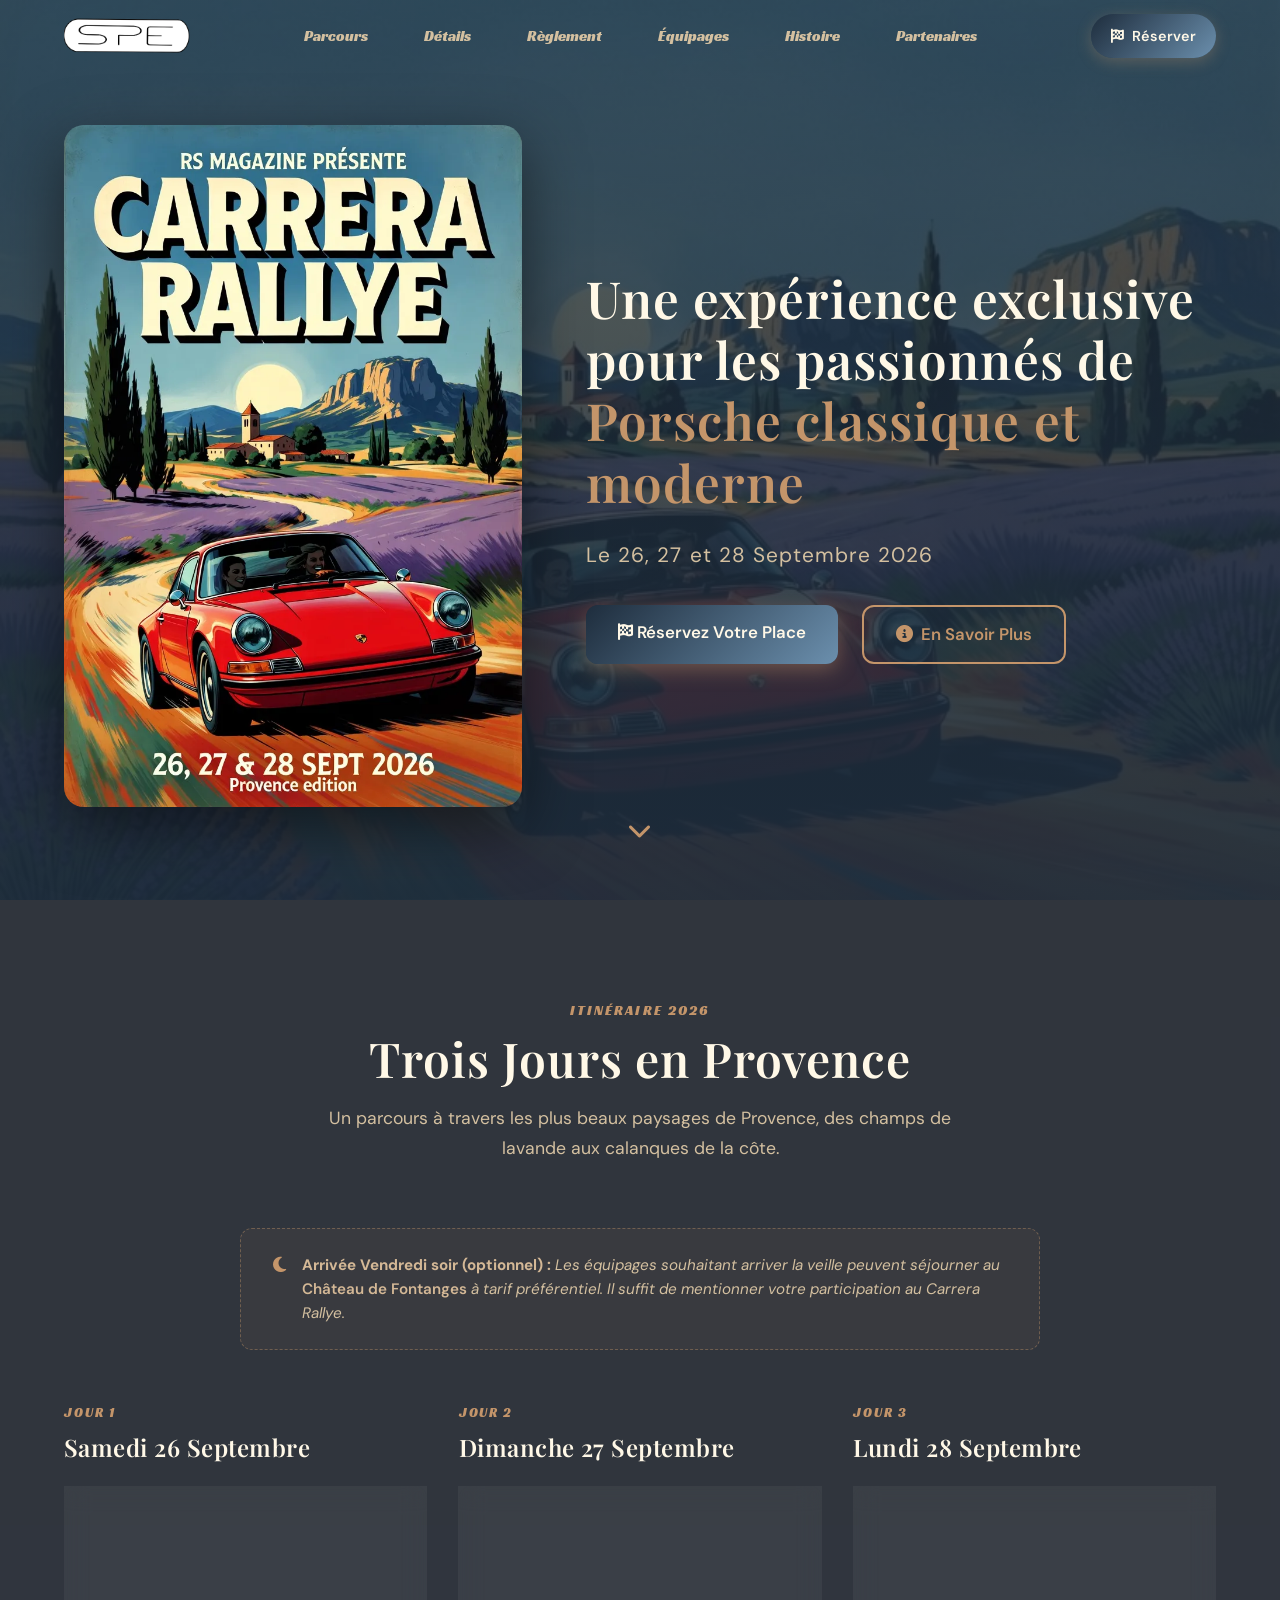
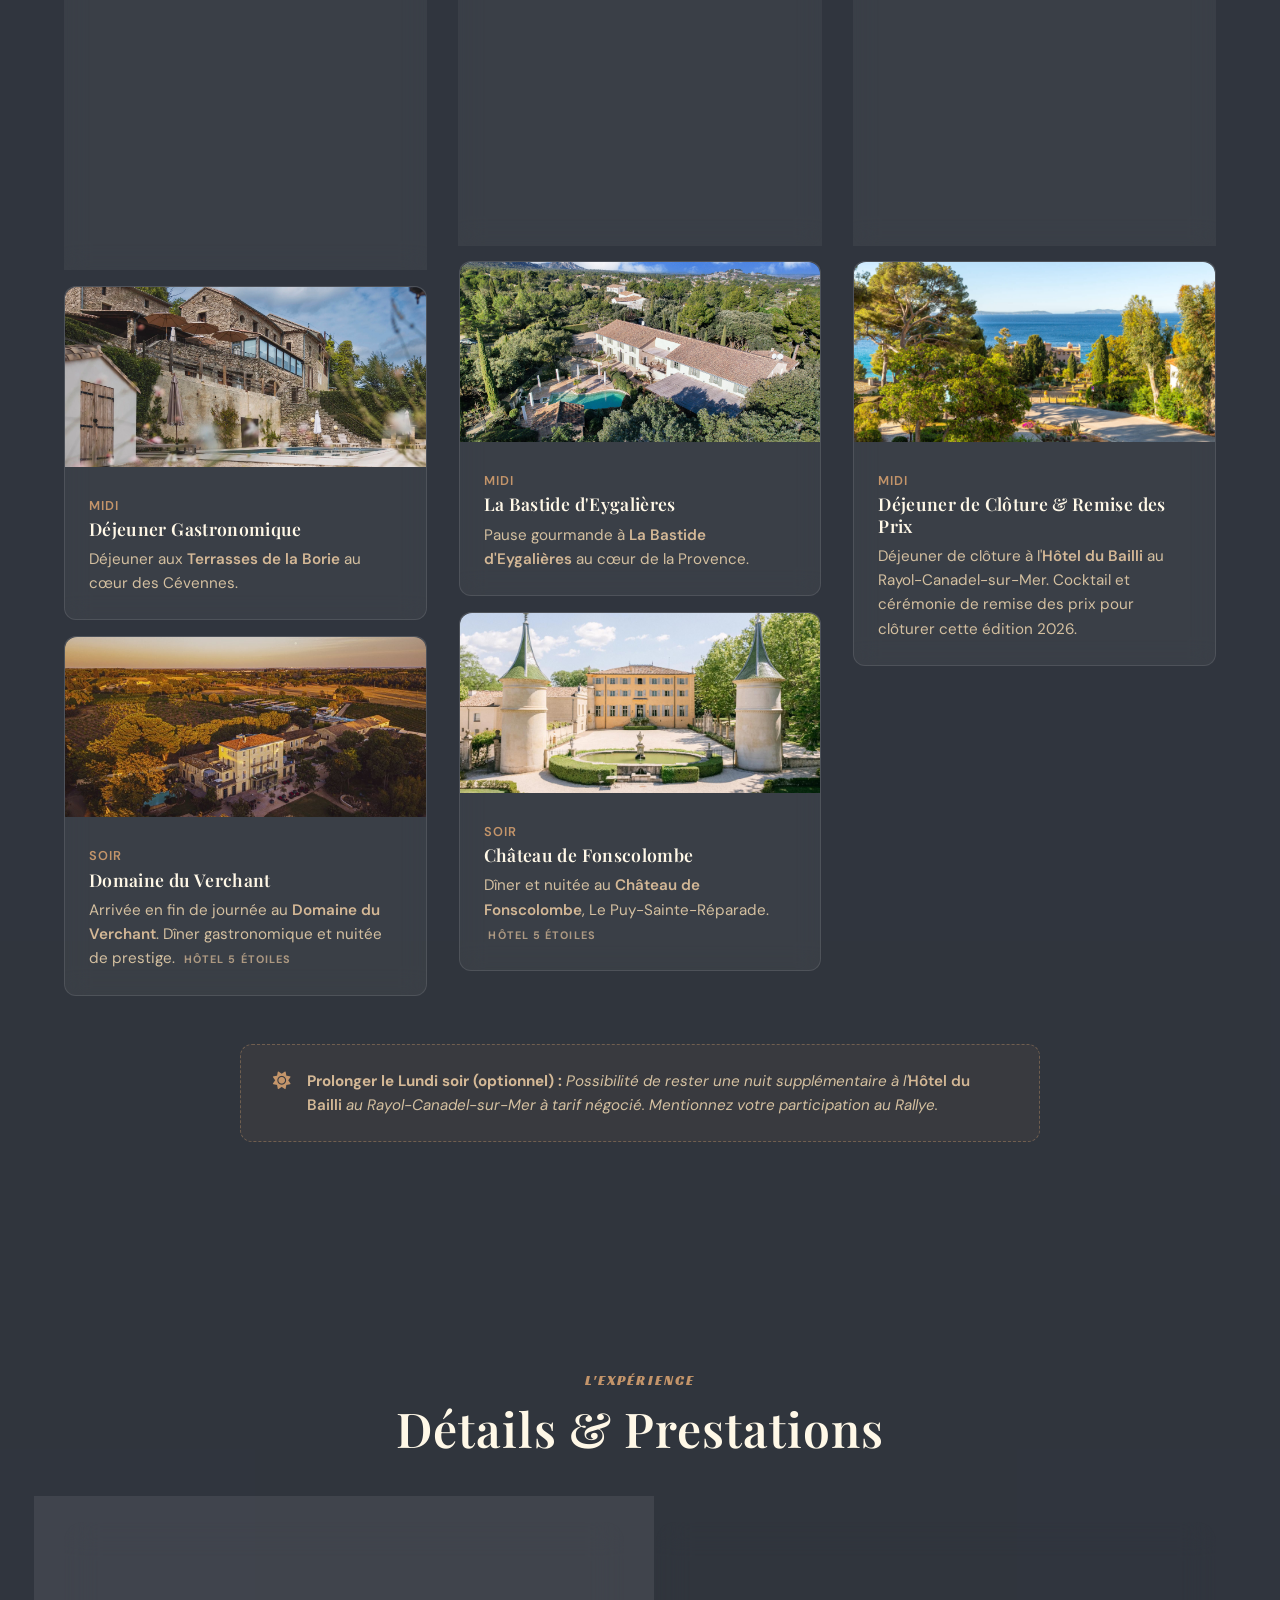
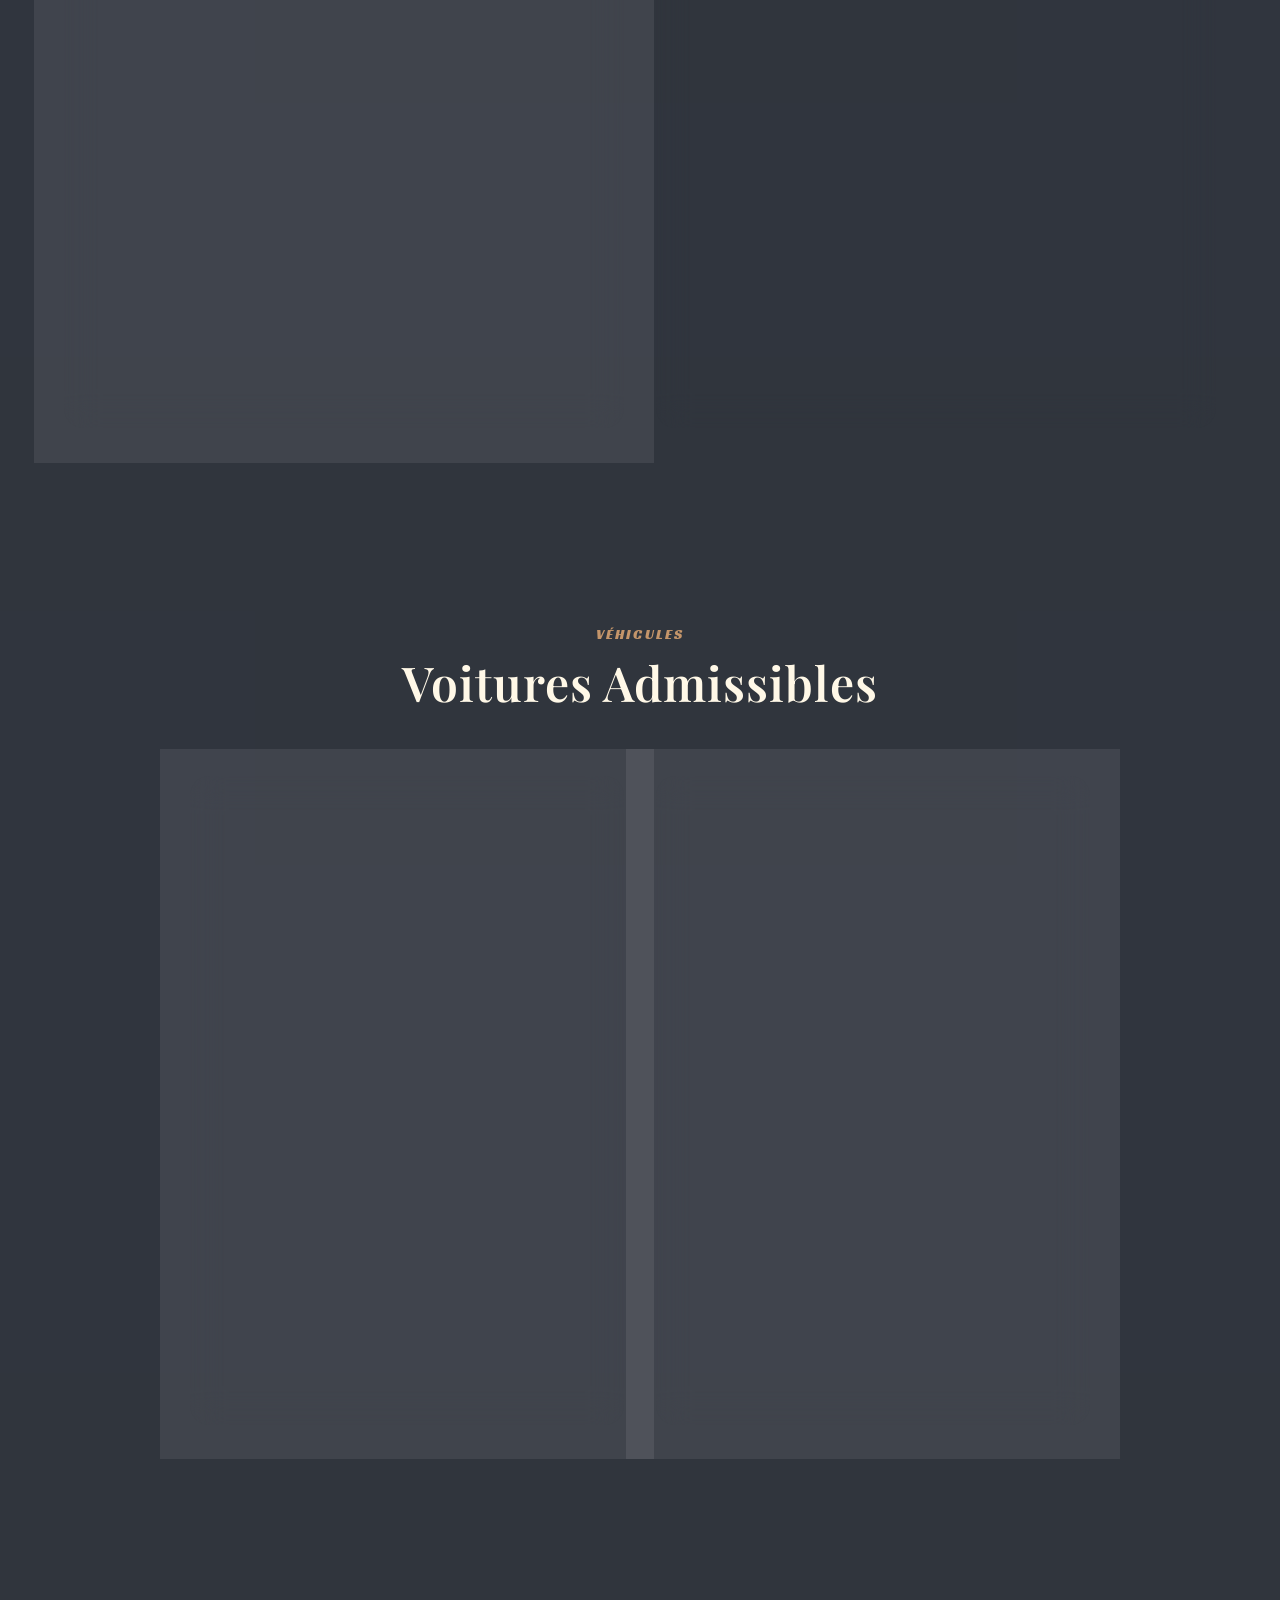
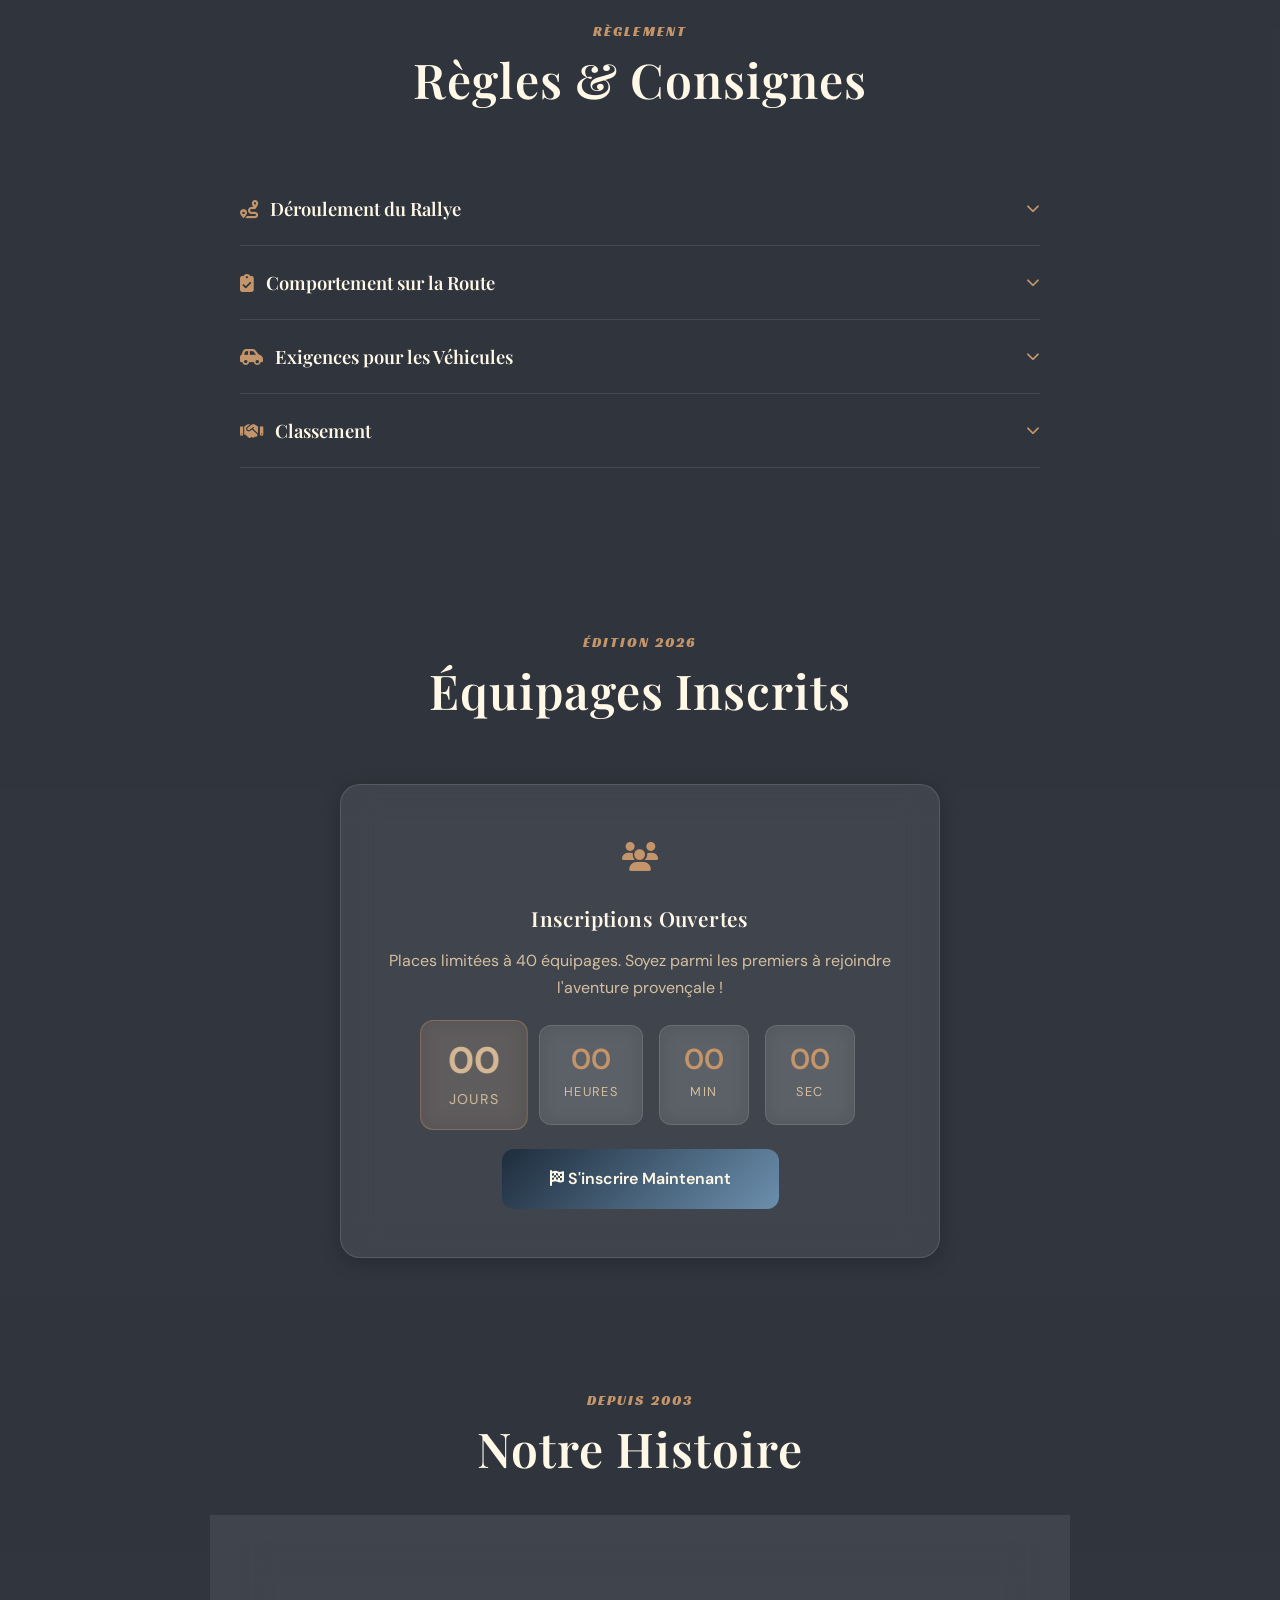
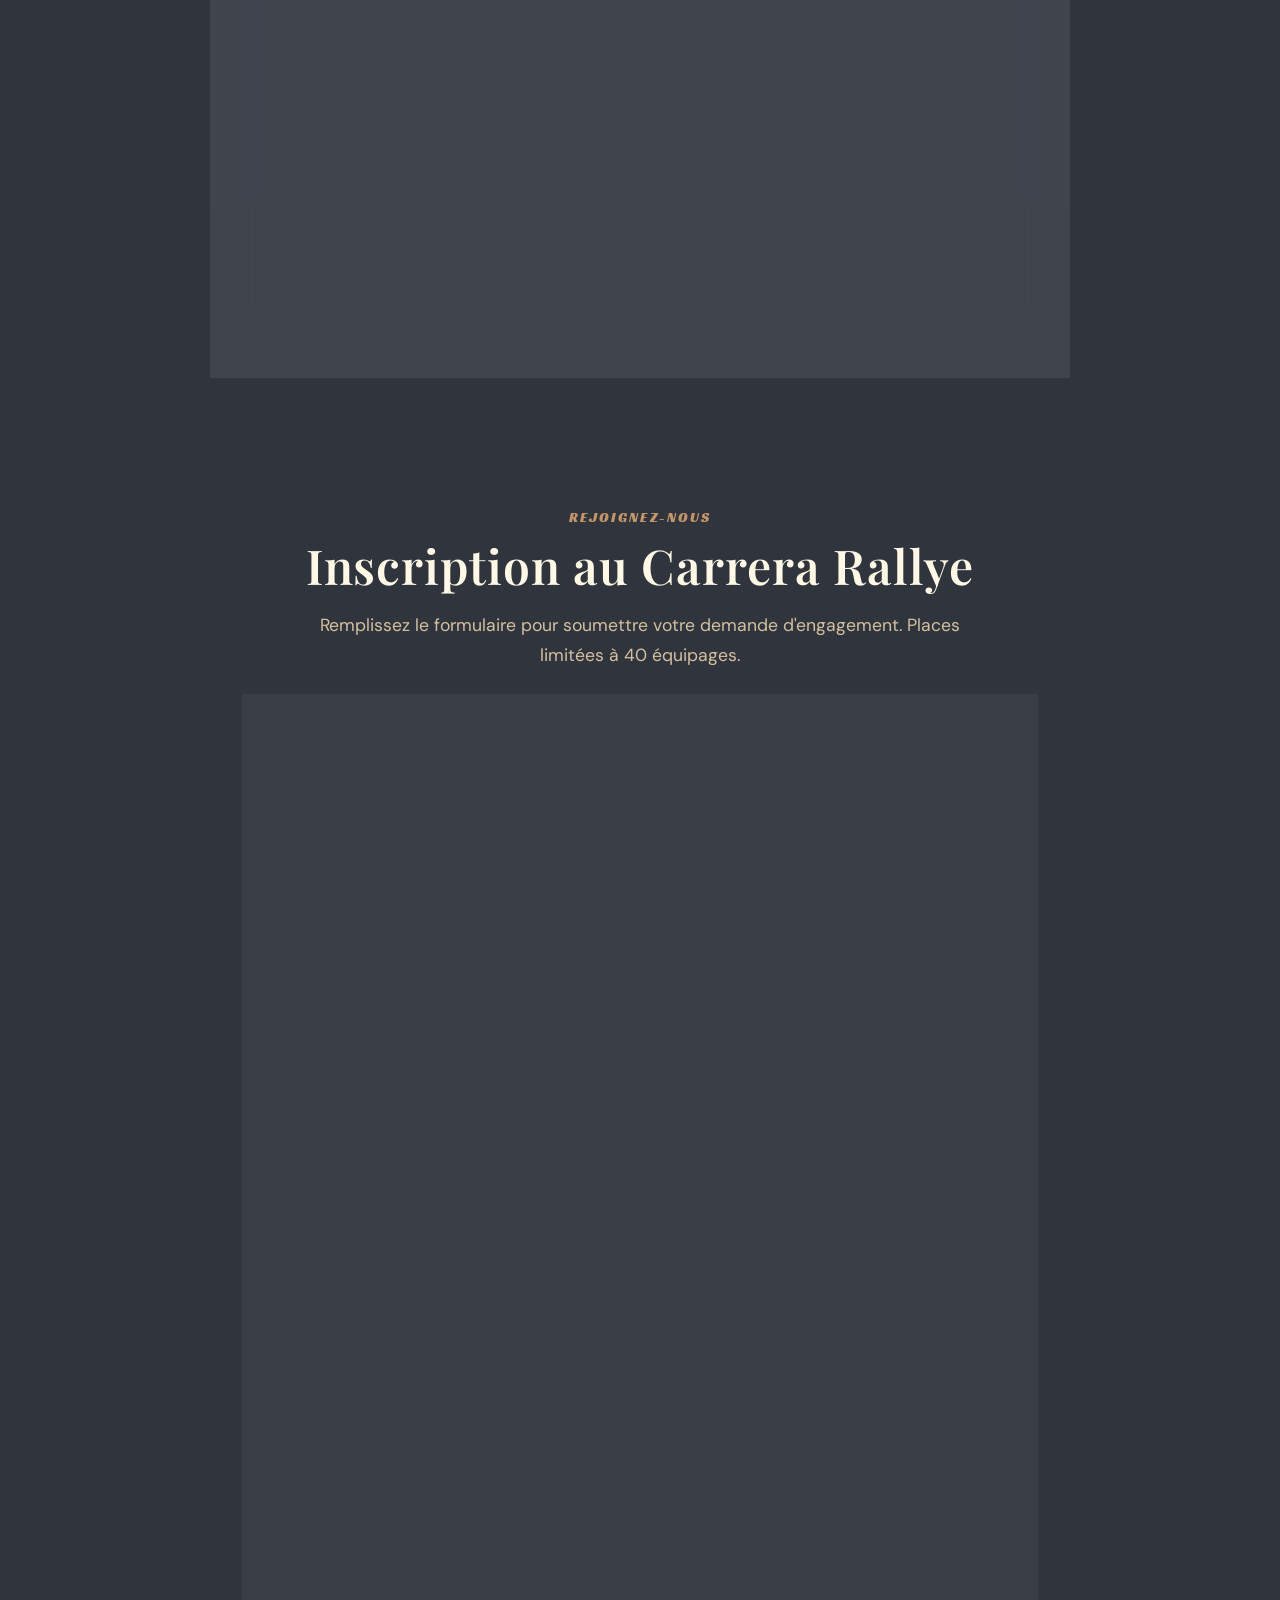
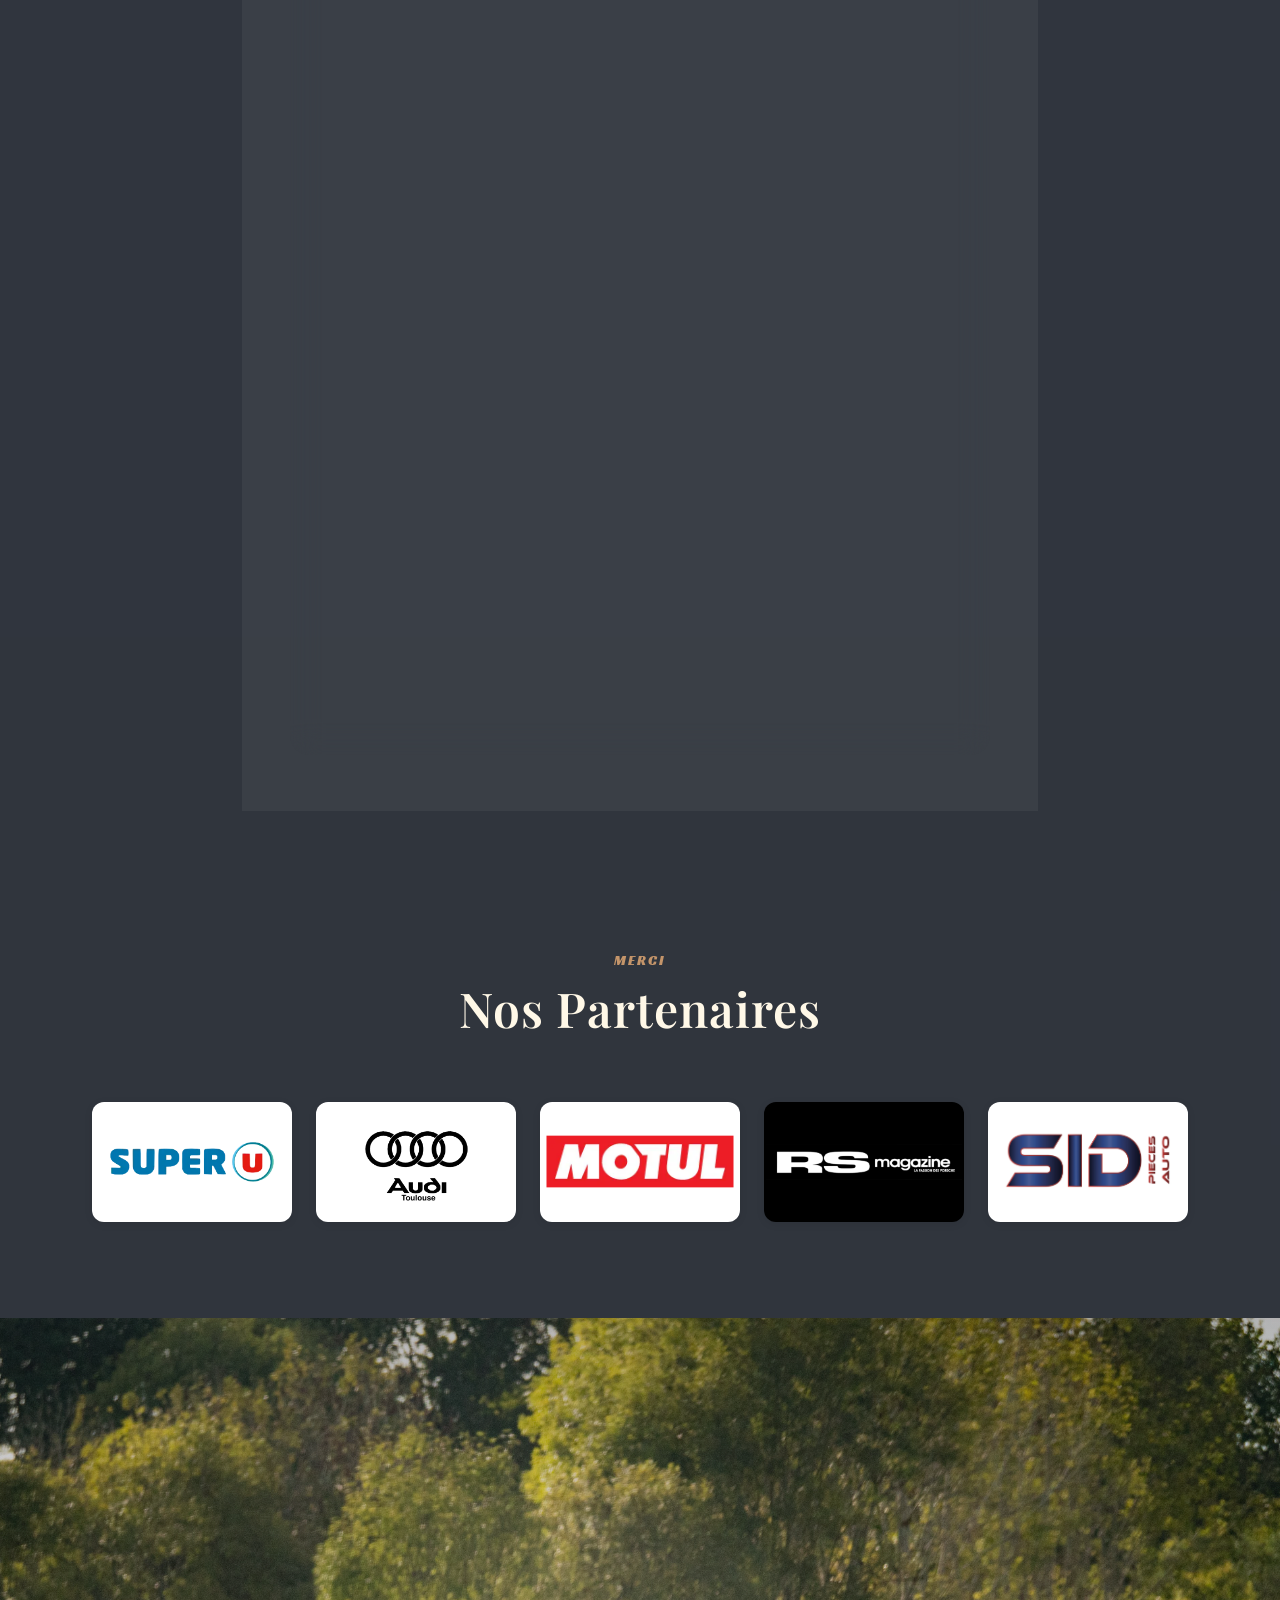
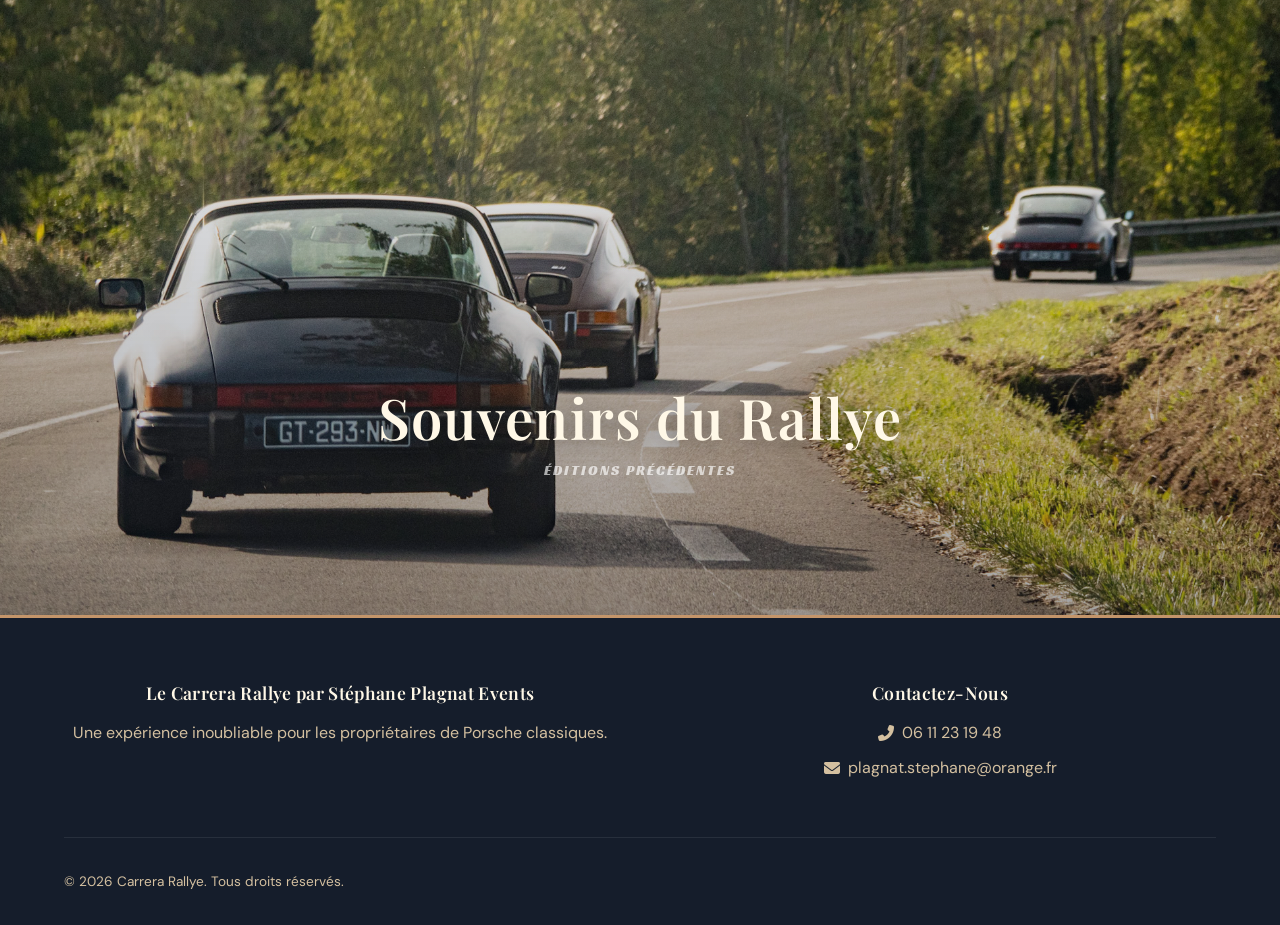
==== index.html @ 813dea9e "content: update eligible Porsches, Saturday lunch description, Sunday hotel title Co-Authored-By: Cl" ====
<!DOCTYPE html>
<html lang="fr">
<head>
    <meta charset="UTF-8">
    <meta name="viewport" content="width=device-width, initial-scale=1.0">
    <title>Carrera Rallye 2026 - Provence Edition</title>
    <meta name="description" content="Carrera Rallye 2026 Provence Edition - Une exp&eacute;rience exclusive pour les passionn&eacute;s de Porsche classiques. 26-28 Septembre 2026.">
    <link rel="icon" type="image/png" href="img/car.png">
    <link rel="preload" href="img/optimized/SPELOGO.webp" as="image" type="image/webp">
    <link rel="preload" href="img/provence/poster-2026.webp" as="image" type="image/webp">
    <link rel="stylesheet" href="https://cdnjs.cloudflare.com/ajax/libs/font-awesome/6.4.0/css/all.min.css">
    <link rel="stylesheet" href="css/variables.css?v=2">
    <link rel="stylesheet" href="css/base.css?v=2">
    <link rel="stylesheet" href="css/layout.css?v=2">
    <link rel="stylesheet" href="css/components.css?v=2">
    <link rel="stylesheet" href="css/animations.css?v=2">
    <style>
        body:not(.loaded) > *:not(#loading-screen) { visibility: hidden; }
    </style>
</head>
<body>
    <!-- Loading Screen -->
    <div id="loading-screen" class="loading">
        <div class="loading__inner">
            <picture class="loading__logo">
                <source srcset="img/optimized/SPELOGO.webp" type="image/webp">
                <img src="img/SPELOGO.png" alt="SPE Logo">
            </picture>
            <div class="loading__spinner"></div>
        </div>
    </div>

    <!-- Navigation -->
    <nav class="nav nav--top">
        <div class="nav__inner">
            <a href="#hero" class="nav__logo">
                <picture>
                    <source srcset="img/optimized/SPELOGO.webp" type="image/webp">
                    <img src="img/SPELOGO.png" alt="SPE Logo">
                </picture>
            </a>
            <div class="nav__links">
                <a href="#parcours" class="nav__link">Parcours</a>
                <a href="#details" class="nav__link">D&eacute;tails</a>
                <a href="#reglement" class="nav__link">R&egrave;glement</a>
                <a href="#equipages" class="nav__link">&Eacute;quipages</a>
                <a href="#histoire" class="nav__link">Histoire</a>
                <a href="#partenaires" class="nav__link">Partenaires</a>
            </div>
            <div class="nav__cta-wrap">
                <a href="#register" class="nav__cta">
                    <i class="fas fa-flag-checkered"></i> R&eacute;server
                </a>
            </div>
            <button class="nav__burger" aria-controls="mobile-menu" aria-expanded="false" aria-label="Menu">
                <i class="fas fa-bars"></i>
            </button>
        </div>
        <div class="nav__mobile" id="mobile-menu">
            <a href="#hero" class="nav__mobile-link">L'&Eacute;v&eacute;nement</a>
            <a href="#parcours" class="nav__mobile-link">Parcours</a>
            <a href="#details" class="nav__mobile-link">D&eacute;tails</a>
            <a href="#reglement" class="nav__mobile-link">R&egrave;glement</a>
            <a href="#equipages" class="nav__mobile-link">&Eacute;quipages</a>
            <a href="#histoire" class="nav__mobile-link">Histoire</a>
            <a href="#partenaires" class="nav__mobile-link">Partenaires</a>
            <a href="#register" class="nav__mobile-cta"><i class="fas fa-flag-checkered"></i> R&eacute;server Votre Place</a>
        </div>
    </nav>

    <!-- Hero Section -->
    <section id="hero" class="hero">
        <div class="hero__bg"></div>
        <div class="hero__overlay"></div>
        <div class="hero__inner">
            <div class="hero__content">
                <h1 class="hero__headline">Une exp&eacute;rience exclusive pour les passionn&eacute;s de <em>Porsche classique et moderne</em></h1>
                <p class="hero__date">Le 26, 27 et 28 Septembre 2026</p>
                <div class="hero__buttons">
                    <a href="#register" class="hero__btn-primary">
                        <span><i class="fas fa-flag-checkered"></i> R&eacute;servez Votre Place</span>
                    </a>
                    <a href="#parcours" class="hero__btn-secondary">
                        <i class="fas fa-info-circle"></i> En Savoir Plus
                    </a>
                </div>
            </div>
            <div class="hero__image">
                <picture>
                    <source srcset="img/provence/poster-2026.webp" type="image/webp">
                    <img src="img/provence/poster-2026.jpeg" alt="Carrera Rallye 2026 Provence Edition Poster" class="hero__poster">
                </picture>
            </div>
        </div>
        <a href="#parcours" class="hero__scroll"><i class="fas fa-chevron-down"></i></a>
    </section>

    <!-- Parcours / Itinerary -->
    <section id="parcours" class="section section-dark section--bg" style="background-image: url('img/provence/rally/IMG_2289.jpg')">
        <div class="container">
            <div class="section__header reveal">
                <span class="section__label">Itin&eacute;raire 2026</span>
                <h2 class="section__title">Trois Jours en Provence</h2>
                <p class="section__subtitle">Un parcours &agrave; travers les plus beaux paysages de Provence, des champs de lavande aux calanques de la c&ocirc;te.</p>
            </div>
            <div class="timeline__note reveal">
                <i class="fas fa-moon"></i>
                <p><strong>Arriv&eacute;e Vendredi soir (optionnel) :</strong> Les &eacute;quipages souhaitant arriver la veille peuvent s&eacute;journer au <span class="timeline__card-venue">Ch&acirc;teau de Fontanges</span> &agrave; tarif pr&eacute;f&eacute;rentiel. Il suffit de mentionner votre participation au Carrera Rallye.</p>
            </div>
            <div class="timeline">
                <!-- Jour 1 -->
                <div class="timeline__day reveal reveal--delay-1">
                    <span class="timeline__day-label">Jour 1</span>
                    <h3 class="timeline__day-title">Samedi 26 Septembre</h3>
                    <a href="https://www.chateaufontanges.fr/" target="_blank" rel="noopener" class="timeline__card timeline__card--link">
                        <div class="timeline__card-image">
                            <img src="https://static.wixstatic.com/media/ec4b83_36a8176d392b4de6a5e3dee6001691fc~mv2.jpg/v1/fill/w_1418,h_890,al_c,q_85,usm_0.66_1.00_0.01,enc_avif,quality_auto/exterieur%20-%20drone%206%20-%20chateau%20de%20fontanges%20-%20rodez%20-%20aveyron.jpg" alt="Ch&acirc;teau de Fontanges" loading="lazy">
                        </div>
                        <span class="timeline__card-time">Matin</span>
                        <h4 class="timeline__card-title">D&eacute;part du Ch&acirc;teau de Fontanges</h4>
                        <p class="timeline__card-text">D&eacute;part depuis le <span class="timeline__card-venue">Ch&acirc;teau de Fontanges</span> apr&egrave;s un petit-d&eacute;jeuner d'exception. Remise des road books et briefing de bienvenue.</p>
                    </a>
                    <a href="https://www.lesterrassesdelaborie.fr" target="_blank" rel="noopener" class="timeline__card timeline__card--link">
                        <div class="timeline__card-image">
                            <img src="img/provence/venues/laborie.jpg" alt="Les Terrasses de la Borie" loading="lazy">
                        </div>
                        <span class="timeline__card-time">Midi</span>
                        <h4 class="timeline__card-title">D&eacute;jeuner Gastronomique</h4>
                        <p class="timeline__card-text">D&eacute;jeuner aux <span class="timeline__card-venue">Terrasses de la Borie</span> au c&oelig;ur des C&eacute;vennes.</p>
                    </a>
                    <a href="https://www.domainedeverchant.com/fr/" target="_blank" rel="noopener" class="timeline__card timeline__card--link">
                        <div class="timeline__card-image">
                            <img src="img/provence/venues/verchant.jpg" alt="Domaine du Verchant" loading="lazy">
                        </div>
                        <span class="timeline__card-time">Soir</span>
                        <h4 class="timeline__card-title">Domaine du Verchant</h4>
                        <p class="timeline__card-text">Arriv&eacute;e en fin de journ&eacute;e au <span class="timeline__card-venue">Domaine du Verchant</span>. D&icirc;ner gastronomique et nuit&eacute;e de prestige. <span class="timeline__card-stars">H&ocirc;tel 5&nbsp;&eacute;toiles</span></p>
                    </a>
                </div>
                <!-- Jour 2 -->
                <div class="timeline__day reveal reveal--delay-2">
                    <span class="timeline__day-label">Jour 2</span>
                    <h3 class="timeline__day-title">Dimanche 27 Septembre</h3>
                    <div class="timeline__card">
                        <div class="timeline__card-image">
                            <img src="img/provence/venues/luberon.jpg" alt="Champs de lavande du Luberon" loading="lazy">
                        </div>
                        <span class="timeline__card-time">Matin</span>
                        <h4 class="timeline__card-title">Les Routes du Luberon</h4>
                        <p class="timeline__card-text">D&eacute;part du <span class="timeline__card-venue">Domaine du Verchant</span>. Travers&eacute;e des champs de lavande et villages perch&eacute;s du Luberon.</p>
                    </div>
                    <a href="https://www.hotellabastide.com/" target="_blank" rel="noopener" class="timeline__card timeline__card--link">
                        <div class="timeline__card-image">
                            <img src="img/provence/venues/eygalieres.jpg" alt="La Bastide d'Eygali&egrave;res" loading="lazy">
                        </div>
                        <span class="timeline__card-time">Midi</span>
                        <h4 class="timeline__card-title">La Bastide d'Eygali&egrave;res</h4>
                        <p class="timeline__card-text">Pause gourmande &agrave; <span class="timeline__card-venue">La Bastide d'Eygali&egrave;res</span> au c&oelig;ur de la Provence.</p>
                    </a>
                    <a href="https://www.chateaudefonscolombe.fr" target="_blank" rel="noopener" class="timeline__card timeline__card--link">
                        <div class="timeline__card-image">
                            <img src="img/provence/venues/fonscolombe.jpg" alt="Ch&acirc;teau de Fonscolombe" loading="lazy">
                        </div>
                        <span class="timeline__card-time">Soir</span>
                        <h4 class="timeline__card-title">Ch&acirc;teau de Fonscolombe</h4>
                        <p class="timeline__card-text">D&icirc;ner et nuit&eacute;e au <span class="timeline__card-venue">Ch&acirc;teau de Fonscolombe</span>, Le Puy-Sainte-R&eacute;parade. <span class="timeline__card-stars">H&ocirc;tel 5&nbsp;&eacute;toiles</span></p>
                    </a>
                </div>
                <!-- Jour 3 -->
                <div class="timeline__day reveal reveal--delay-3">
                    <span class="timeline__day-label">Jour 3</span>
                    <h3 class="timeline__day-title">Lundi 28 Septembre</h3>
                    <div class="timeline__card">
                        <div class="timeline__card-image">
                            <img src="img/provence/venues/coastal-road.jpg" alt="C&ocirc;te proven&ccedil;ale" loading="lazy">
                        </div>
                        <span class="timeline__card-time">Matin</span>
                        <h4 class="timeline__card-title">Derni&egrave;re &Eacute;tape</h4>
                        <p class="timeline__card-text">Derni&egrave;re &eacute;tape sur les routes panoramiques proven&ccedil;ales en direction du littoral.</p>
                    </div>
                    <a href="https://www.hotel-terrasses-dubailli.com/en/" target="_blank" rel="noopener" class="timeline__card timeline__card--link">
                        <div class="timeline__card-image">
                            <img src="img/provence/venues/bailli.jpg" alt="Les Terrasses du Bailli" loading="lazy">
                        </div>
                        <span class="timeline__card-time">Midi</span>
                        <h4 class="timeline__card-title">D&eacute;jeuner de Cl&ocirc;ture &amp; Remise des Prix</h4>
                        <p class="timeline__card-text">D&eacute;jeuner de cl&ocirc;ture &agrave; l'<span class="timeline__card-venue">H&ocirc;tel du Bailli</span> au Rayol-Canadel-sur-Mer. Cocktail et c&eacute;r&eacute;monie de remise des prix pour cl&ocirc;turer cette &eacute;dition 2026.</p>
                    </a>
                </div>
            </div>
            <div class="timeline__note reveal">
                <i class="fas fa-sun"></i>
                <p><strong>Prolonger le Lundi soir (optionnel) :</strong> Possibilit&eacute; de rester une nuit suppl&eacute;mentaire &agrave; l'<span class="timeline__card-venue">H&ocirc;tel du Bailli</span> au Rayol-Canadel-sur-Mer &agrave; tarif n&eacute;goci&eacute;. Mentionnez votre participation au Rallye.</p>
            </div>
        </div>
    </section>

    <!-- Details: Prestations, Tarif, H&eacute;bergement -->
    <section id="details" class="section section-dark section--bg" style="background-image: url('img/provence/rally/IMG_2456.jpg')">
        <div class="container">
            <div class="section__header reveal">
                <span class="section__label">L'Exp&eacute;rience</span>
                <h2 class="section__title">D&eacute;tails &amp; Prestations</h2>
            </div>
            <div class="cards-grid">
                <div class="card reveal reveal--delay-1">
                    <div class="card__icon"><i class="fas fa-gift"></i></div>
                    <h3 class="card__title">Prestations Incluses</h3>
                    <ul class="card__list">
                        <li>Num&eacute;ros de concurrents</li>
                        <li>Tenues pour pilote et copilote</li>
                        <li>Road book d&eacute;taill&eacute;</li>
                        <li>Goodies exclusifs</li>
                        <li>Restauration dans des &eacute;tablissements du Guide Michelin</li>
                        <li>H&eacute;bergement de prestige (2 nuit&eacute;es dont Domaine du Verchant)</li>
                        <li>Remise des prix avec cocktail &agrave; l'arriv&eacute;e</li>
                        <li>Assistance m&eacute;canique et d&eacute;pannage</li>
                    </ul>
                </div>
                <div class="card card--price reveal reveal--delay-2">
                    <div class="card__icon"><i class="fas fa-tag"></i></div>
                    <h3 class="card__title">Tarif &amp; Paiement</h3>
                    <p class="card__price">3 100 &euro;</p>
                    <p class="card__price-sub">par &eacute;quipage (2 personnes)</p>
                    <p class="card__price-detail"><strong>Acompte :</strong> 2 000 &euro; pour l'engagement</p>
                    <p class="card__price-detail"><strong>Solde :</strong> &Agrave; r&eacute;gler 30 jours avant le d&eacute;part</p>
                    <a href="#register" class="card__price-btn">S'inscrire Maintenant</a>
                </div>

            </div>
        </div>
    </section>

    <!-- Voitures Admissibles -->
    <section class="section section-dark section--bg" style="background-image: url('img/provence/rally/IMG_N1.jpg')">
        <div class="container">
            <div class="section__header reveal">
                <span class="section__label">V&eacute;hicules</span>
                <h2 class="section__title">Voitures Admissibles</h2>
            </div>
            <div class="cards-grid reveal" style="max-width: 900px; margin: 0 auto;">
                <div class="card" style="justify-content: flex-start;">
                    <div class="card__icon"><i class="fas fa-car"></i></div>
                    <h3 class="card__title">Porsche 1950&ndash;2026</h3>
                    <ul class="card__list">
                        <li>356</li>
                        <li>904</li>
                        <li>906</li>
                        <li>910</li>
                        <li>911 (tout mod&egrave;le)</li>
                        <li>912</li>
                        <li>914</li>
                        <li>964</li>
                        <li>993</li>
                        <li>996</li>
                        <li>997</li>
                        <li>991</li>
                        <li>992</li>
                    </ul>
                </div>
                <div class="card">
                    <div class="card__icon"><i class="fas fa-clipboard-check"></i></div>
                    <h3 class="card__title">Conditions</h3>
                    <ul class="card__list">
                        <li>Voiture assur&eacute;e avec contr&ocirc;le technique valide</li>
                        <li>Conducteur avec permis de conduire valide</li>
                        <li>V&eacute;hicule en parfait &eacute;tat m&eacute;canique</li>
                        <li>Pneumatiques, &eacute;clairage et ceintures v&eacute;rifi&eacute;s</li>
                        <li>Extincteur et gilet jaune recommand&eacute;s</li>
                    </ul>
                </div>
            </div>
        </div>
    </section>

    <!-- R&egrave;glement (Accordion) -->
    <section id="reglement" class="section section-dark section--bg" style="background-image: url('img/provence/rally/IMG_2200.jpg')">
        <div class="container">
            <div class="section__header reveal">
                <span class="section__label">R&egrave;glement</span>
                <h2 class="section__title">R&egrave;gles &amp; Consignes</h2>
            </div>
            <div class="accordion reveal">
                <div class="accordion__item">
                    <button class="accordion__trigger">
                        <span><i class="fas fa-route" style="color: var(--color-ochre); margin-right: 0.75rem;"></i>D&eacute;roulement du Rallye</span>
                        <i class="fas fa-chevron-down"></i>
                    </button>
                    <div class="accordion__content">
                        <div class="accordion__content-inner">Les participants doivent suivre l'itin&eacute;raire d&eacute;taill&eacute; dans le road book, sans contrainte de vitesse ni de moyenne impos&eacute;e. Pour valider leur passage, ils devront faire viser leur feuille de pointage aux diff&eacute;rents contr&ocirc;les de passage (CP), dont les emplacements restent confidentiels. L'&eacute;preuve se d&eacute;roule sur des routes ouvertes non neutralis&eacute;es, ce qui implique une conformit&eacute; stricte au Code de la Route.</div>
                    </div>
                </div>
                <div class="accordion__item">
                    <button class="accordion__trigger">
                        <span><i class="fas fa-clipboard-check" style="color: var(--color-ochre); margin-right: 0.75rem;"></i>Comportement sur la Route</span>
                        <i class="fas fa-chevron-down"></i>
                    </button>
                    <div class="accordion__content">
                        <div class="accordion__content-inner">Un comportement irr&eacute;prochable sur la route est exig&eacute; de tous les participants. Le rallye se d&eacute;roulant sur des routes publiques ouvertes &agrave; la circulation, le respect scrupuleux du Code de la Route est imp&eacute;ratif. Les participants doivent faire preuve d'une attitude exemplaire envers les autres usagers et leurs coll&egrave;gues comp&eacute;titeurs.</div>
                    </div>
                </div>
                <div class="accordion__item">
                    <button class="accordion__trigger">
                        <span><i class="fas fa-car-side" style="color: var(--color-ochre); margin-right: 0.75rem;"></i>Exigences pour les V&eacute;hicules</span>
                        <i class="fas fa-chevron-down"></i>
                    </button>
                    <div class="accordion__content">
                        <div class="accordion__content-inner">Tous les v&eacute;hicules doivent b&eacute;n&eacute;ficier d'une assurance et d'un contr&ocirc;le technique valide. Les participants doivent s'assurer que leur voiture est en parfait &eacute;tat, en v&eacute;rifiant particuli&egrave;rement l'&eacute;tat des pneumatiques, de l'&eacute;clairage, de la fixation de la batterie et des ceintures de s&eacute;curit&eacute;. Il est recommand&eacute; de disposer d'un extincteur, de gilets jaunes et d'un triangle de signalisation &agrave; bord. Aucun changement de v&eacute;hicule inscrit ne sera autoris&eacute; sans l'accord pr&eacute;alable des organisateurs.</div>
                    </div>
                </div>
                <div class="accordion__item">
                    <button class="accordion__trigger">
                        <span><i class="fas fa-handshake" style="color: var(--color-ochre); margin-right: 0.75rem;"></i>Classement</span>
                        <i class="fas fa-chevron-down"></i>
                    </button>
                    <div class="accordion__content">
                        <div class="accordion__content-inner">Ce rallye ne repose pas sur un classement de performance. La remise des prix ne tient pas compte de la vitesse ou d'un temps impos&eacute;. Le classement est d&eacute;termin&eacute; par le passage aux checkpoints et les bonnes r&eacute;ponses &agrave; un quiz sur l'automobile, avec des prix attribu&eacute;s en fonction de ces r&eacute;sultats.</div>
                    </div>
                </div>
            </div>
        </div>
    </section>

    <!-- &Eacute;quipages -->
    <section id="equipages" class="section section--compact section-dark section--bg" style="background-image: url('img/provence/rally/IMG_2461.jpg')">
        <div class="container-wide">
            <div class="section__header reveal">
                <span class="section__label">&Eacute;dition 2026</span>
                <h2 class="section__title">&Eacute;quipages Inscrits</h2>
            </div>
            <div class="reveal" style="max-width: 600px; margin: 0 auto;">
                <div class="card" style="text-align: center;">
                    <div class="card__icon"><i class="fas fa-users"></i></div>
                    <h3 class="card__title">Inscriptions Ouvertes</h3>
                    <p class="card__text">Places limit&eacute;es &agrave; 40 &eacute;quipages. Soyez parmi les premiers &agrave; rejoindre l'aventure proven&ccedil;ale&nbsp;!</p>
                    <div id="equipages-countdown" class="countdown" style="justify-content: center; margin-top: var(--space-lg);"></div>
                    <a href="#register" class="card__price-btn" style="margin-top: var(--space-lg);">
                        <i class="fas fa-flag-checkered"></i> S'inscrire Maintenant
                    </a>
                </div>
            </div>
        </div>
    </section>

    <!-- Histoire -->
    <section id="histoire" class="section section--compact section-dark section--bg" style="background-image: url('img/provence/rally/IMG_2131.jpg')">
        <div class="container">
            <div class="section__header reveal">
                <span class="section__label">Depuis 2003</span>
                <h2 class="section__title">Notre Histoire</h2>
            </div>
            <div class="reveal" style="max-width: 800px; margin: 0 auto;">
                <div class="card">
                    <p class="card__text">Depuis l'obtention de son permis de conduire, St&eacute;phane PLAGNAT parcourt la France &agrave; la d&eacute;couverte de sites, de gens, de routes exceptionnelles. Il aime vivre la route comme autrefois, o&ugrave; la pr&eacute;paration du voyage faisait d&eacute;j&agrave; partie des vacances.</p>
                    <p class="card__text">En 2003, l'id&eacute;e de cr&eacute;er un rallye afin de d&eacute;couvrir les r&eacute;gions de notre belle France prend forme. Une vingtaine d'&eacute;quipages r&eacute;pondent &agrave; l'appel. Depuis, 23 &eacute;ditions se sont &eacute;coul&eacute;es. D'ann&eacute;e en ann&eacute;e, l'exp&eacute;rience acquise permet de proposer une offre plus &eacute;labor&eacute;e.</p>
                    <p class="card__text">Pour l'&eacute;dition 2026, le choix de la Provence marque un nouveau chapitre. Le partenariat avec des acteurs locaux et nationaux nous permet de proposer une prestation encore plus aboutie, pour que les participants se r&eacute;unissent autour d'une passion commune et s'&eacute;vadent le temps d'un week-end prolong&eacute;.</p>
                </div>
            </div>
        </div>
    </section>

    <!-- Registration -->
    <section id="register" class="section section-dark section--bg" style="background-image: url('img/provence/rally/IMG_N4.jpg')">
        <div class="container">
            <div class="section__header reveal">
                <span class="section__label">Rejoignez-nous</span>
                <h2 class="section__title">Inscription au Carrera Rallye</h2>
                <p class="section__subtitle">Remplissez le formulaire pour soumettre votre demande d'engagement. Places limit&eacute;es &agrave; 40 &eacute;quipages.</p>
            </div>
            <form class="form reveal">
                <h3 class="form__section-title">Informations des Participants</h3>
                <div class="form__grid">
                    <div class="form__group">
                        <input type="text" id="first-name" name="pilote_prenom" required placeholder=" " class="form__input">
                        <label for="first-name" class="form__label">Pr&eacute;nom (Pilote)</label>
                    </div>
                    <div class="form__group">
                        <input type="text" id="last-name" name="pilote_nom" required placeholder=" " class="form__input">
                        <label for="last-name" class="form__label">Nom (Pilote)</label>
                    </div>
                    <div class="form__group">
                        <input type="text" id="copilote-first-name" name="copilote_prenom" required placeholder=" " class="form__input">
                        <label for="copilote-first-name" class="form__label">Pr&eacute;nom (Copilote)</label>
                    </div>
                    <div class="form__group">
                        <input type="text" id="copilote-last-name" name="copilote_nom" required placeholder=" " class="form__input">
                        <label for="copilote-last-name" class="form__label">Nom (Copilote)</label>
                    </div>
                    <div class="form__group">
                        <input type="email" id="email" name="email" required placeholder=" " class="form__input">
                        <label for="email" class="form__label">Adresse E-mail</label>
                    </div>
                    <div class="form__group">
                        <input type="tel" id="phone" name="telephone" required placeholder=" " class="form__input">
                        <label for="phone" class="form__label">Num&eacute;ro de T&eacute;l&eacute;phone</label>
                    </div>
                    <div class="form__group">
                        <select id="pilote-size" name="pilote_taille" required class="form__select">
                            <option value="">Taille v&ecirc;tement Pilote</option>
                            <option value="S">S</option>
                            <option value="M">M</option>
                            <option value="L">L</option>
                            <option value="XL">XL</option>
                            <option value="XXL">XXL</option>
                        </select>
                    </div>
                    <div class="form__group">
                        <select id="copilote-size" name="copilote_taille" required class="form__select">
                            <option value="">Taille v&ecirc;tement Copilote</option>
                            <option value="S">S</option>
                            <option value="M">M</option>
                            <option value="L">L</option>
                            <option value="XL">XL</option>
                            <option value="XXL">XXL</option>
                        </select>
                    </div>
                </div>

                <h3 class="form__section-title">D&eacute;tails du V&eacute;hicule</h3>
                <div class="form__group">
                    <input type="text" id="car-model-year" name="voiture_modele_annee" required placeholder=" " class="form__input">
                    <label for="car-model-year" class="form__label">Mod&egrave;le et Ann&eacute;e de votre Porsche</label>
                </div>

                <h3 class="form__section-title">D&eacute;couverte</h3>
                <div class="form__group">
                    <select id="discovery" name="decouverte" required class="form__select">
                        <option value="">Comment avez-vous d&eacute;couvert l'&eacute;v&eacute;nement ?</option>
                        <option value="RS Magazine">RS Magazine</option>
                        <option value="SPE Events">SPE Events</option>
                        <option value="Autre">Autre</option>
                    </select>
                    <span class="form__error" id="discovery-error">Veuillez indiquer comment vous avez d&eacute;couvert l'&eacute;v&eacute;nement.</span>
                </div>

                <h3 class="form__section-title">Options</h3>
                <div class="form__option-card">
                    <div class="form__option-card-body">
                        <div class="form__option-card-info">
                            <p class="form__option-card-label">Surclassement en Chambre H&ocirc;teli&egrave;re</p>
                            <p class="form__option-card-desc">Chambre sup&eacute;rieure pour les 2 nuits en h&ocirc;tels 5 &eacute;toiles</p>
                        </div>
                        <div class="form__option-card-price">+ 500 &euro;</div>
                    </div>
                    <div class="form__checkbox-wrap" style="margin-top: 0.75rem">
                        <input id="surclassement" name="surclassement" type="checkbox" value="Oui" class="form__checkbox">
                        <label for="surclassement" class="form__checkbox-label">
                            Je souhaite b&eacute;n&eacute;ficier du surclassement en chambre h&ocirc;teli&egrave;re (+ 500 &euro;)
                        </label>
                    </div>
                </div>

                <h3 class="form__section-title">Commentaires</h3>
                <div class="form__group">
                    <textarea id="message" name="message" rows="4" placeholder=" " class="form__textarea"></textarea>
                    <label for="message" class="form__label">Demandes Sp&eacute;ciales / Commentaires</label>
                </div>

                <div class="form__notice">
                    <p class="form__notice-title"><i class="fas fa-exclamation-triangle"></i> Information Importante</p>
                    <p>Un acompte de 2 000 &euro; est requis pour confirmer votre engagement. Notre &eacute;quipe vous contactera apr&egrave;s soumission avec les d&eacute;tails de paiement. Le solde de 1 100 &euro; sera d&ucirc; 30 jours avant l'&eacute;v&eacute;nement. En cas d'annulation apr&egrave;s le 27 ao&ucirc;t 2026, l'acompte ne sera pas rembours&eacute;. Le surclassement en chambre h&ocirc;teli&egrave;re est disponible en option pour + 500 &euro;.</p>
                </div>

                <div class="form__checkbox-wrap">
                    <input id="terms" name="accepte_conditions" type="checkbox" required class="form__checkbox">
                    <label for="terms" class="form__checkbox-label">
                        Je confirme avoir lu les d&eacute;tails de l'&eacute;v&eacute;nement et j'accepte les <a href="#">termes et conditions</a> et la <a href="#">politique de confidentialit&eacute;</a>.
                    </label>
                </div>

                <button type="submit" class="form__submit">
                    <i class="fas fa-paper-plane"></i> Soumettre ma Demande d'Engagement
                </button>
            </form>
        </div>
    </section>

    <!-- Partenaires -->
    <section id="partenaires" class="section section-dark section--bg" style="background-image: url('img/provence/rally/IMG_N5.jpg')">
        <div class="container-wide">
            <div class="section__header reveal">
                <span class="section__label">Merci</span>
                <h2 class="section__title">Nos Partenaires</h2>
            </div>
            <div class="partners-grid reveal">
                <div class="partner-card">
                    <picture>
                        <source srcset="img/optimized/superu.webp" type="image/webp">
                        <img src="img/superu.png" alt="Super U" class="superu-logo" loading="lazy">
                    </picture>
                </div>
                <div class="partner-card">
                    <picture>
                        <source srcset="img/optimized/audi.webp" type="image/webp">
                        <img src="img/audi.png" alt="Audi" class="audi-logo" loading="lazy">
                    </picture>
                </div>
                <div class="partner-card">
                    <picture>
                        <source srcset="img/optimized/motul.webp" type="image/webp">
                        <img src="img/motul.png" alt="Motul" class="motul-logo" loading="lazy">
                    </picture>
                </div>
                <div class="partner-card">
                    <picture>
                        <source srcset="img/optimized/RS magazine.webp" type="image/webp">
                        <img src="img/RS magazine.png" alt="RS Magazine" class="rs-magazine-logo" loading="lazy">
                    </picture>
                </div>
                <div class="partner-card">
                    <picture>
                        <source srcset="img/optimized/sid.webp" type="image/webp">
                        <img src="img/sid.png" alt="Sid" class="sid-logo" loading="lazy">
                    </picture>
                </div>
            </div>
        </div>
    </section>

    <!-- Rally Gallery -->
    <section id="gallery" class="gallery">
        <div class="gallery__slides">
            <div class="gallery__slide is-active" style="background-image: url('img/provence/rally/IMG_2289.jpg')"></div>
            <div class="gallery__slide" style="background-image: url('img/provence/rally/IMG_N4.jpg')"></div>
            <div class="gallery__slide" style="background-image: url('img/provence/rally/IMG_N1.jpg')"></div>
            <div class="gallery__slide" style="background-image: url('img/provence/rally/IMG_2456.jpg')"></div>
            <div class="gallery__slide" style="background-image: url('img/provence/rally/IMG_N2.jpg')"></div>
            <div class="gallery__slide" style="background-image: url('img/provence/rally/IMG_N3.jpg')"></div>
            <div class="gallery__slide" style="background-image: url('img/provence/rally/IMG_N7.jpg')"></div>
            <div class="gallery__slide" style="background-image: url('img/provence/rally/IMG_N6.jpg')"></div>
            <div class="gallery__slide" style="background-image: url('img/provence/rally/IMG_2131.jpg')"></div>
            <div class="gallery__slide" style="background-image: url('img/provence/rally/IMG_2200.jpg')"></div>
            <div class="gallery__slide" style="background-image: url('img/provence/rally/IMG_N5.jpg')"></div>        </div>
        <div class="gallery__overlay"></div>
        <div class="gallery__content">
            <h2 class="gallery__title reveal">Souvenirs du Rallye</h2>
            <span class="gallery__label reveal">&Eacute;ditions Pr&eacute;c&eacute;dentes</span>
        </div>
        <div class="gallery__progress">
            <div class="gallery__progress-bar"></div>
        </div>
    </section>

    <!-- Footer -->
    <footer class="footer">
        <div class="footer__inner">
            <div class="footer__grid">
                <div>
                    <h3 class="footer__title">Le Carrera Rallye par St&eacute;phane Plagnat Events</h3>
                    <p>Une exp&eacute;rience inoubliable pour les propri&eacute;taires de Porsche classiques.</p>
                </div>
                <div>
                    <h3 class="footer__title">Contactez-Nous</h3>
                    <div class="footer__contact-item"><i class="fas fa-phone-alt"></i> 06 11 23 19 48</div>
                    <div class="footer__contact-item"><i class="fas fa-envelope"></i> plagnat.stephane@orange.fr</div>
                </div>
            </div>
            <div class="footer__bottom">
                <p>&copy; 2026 Carrera Rallye. Tous droits r&eacute;serv&eacute;s.</p>
            </div>
        </div>
    </footer>

    <!-- Back to Top -->
    <a href="#" class="back-to-top" aria-label="Retour en haut"><i class="fas fa-chevron-up"></i></a>

    <!-- Scripts -->
    <script src="js/main.js"></script>
    <script src="js/countdown.js"></script>
    <script src="js/form.js"></script>
    <script src="js/animations.js"></script>
</body>
</html>
---- css/variables.css ----
/* variables.css - Design tokens for Carrera Rallye 2026 Provence Edition */
/* Palette derived from the 2026 poster artwork (dusty blue/lavender/sandstone) */

:root {
  /* Primary - Deep Warm Navy (from poster sky/atmosphere) */
  --color-primary: #1E2D3D;
  --color-primary-light: #2A3E52;
  --color-primary-dark: #151D2B;

  /* Secondary - Dusty Blue (from poster sky) */
  --color-sage: #6B8FAD;
  --color-sage-light: #85A5BF;
  --color-sage-dark: #4A6B8A;

  /* Accent - Warm Sandstone (from road/earth tones) */
  --color-sand: #C4956A;
  --color-sand-light: #D4B896;
  --color-sand-dark: #A07850;

  /* Accent extras */
  --accent-lavender: #9B8BBE;
  --accent-olive: #3D6B3E;
  --accent-red: #CC2020;

  /* Backgrounds */
  --bg-parchment: #F5E6C8;
  --bg-parchment-alt: #E8D8BE;
  --bg-navy-deep: #1E2D3D;
  --bg-navy-deeper: #151D2B;
  --bg-navy-mid: #2A3E52;

  /* Text */
  --text-dark: #1A1A1A;
  --text-dark-muted: #4A4A4A;
  --text-parchment: #F5E6C8;
  --text-parchment-muted: #D4C0A0;
  --text-white: #FFF8E7;

  /* Gradients */
  --gradient-warm: linear-gradient(135deg, #1E2D3D 0%, #6B8FAD 100%);
  --gradient-hero: linear-gradient(180deg, rgba(30, 45, 61, 0.3) 0%, rgba(30, 45, 61, 0.85) 100%);
  --gradient-earth: linear-gradient(135deg, #C4956A 0%, #6B8FAD 100%);
  --gradient-navy: linear-gradient(135deg, #1E2D3D 0%, #2A3E52 100%);

  /* Legacy aliases for backward compatibility */
  --color-ochre: var(--color-sand);
  --color-ochre-light: var(--color-sand-light);
  --color-ochre-dark: var(--color-sand-dark);
  --color-terracotta: var(--color-sage);
  --color-terracotta-light: var(--color-sage-light);
  --color-terracotta-dark: var(--color-sage-dark);
  --bg-cream: var(--bg-parchment);
  --bg-cream-alt: var(--bg-parchment-alt);
  --bg-navy: var(--bg-navy-deep);
  --bg-navy-light: var(--bg-navy-mid);
  --bg-navy-dark: var(--bg-navy-deeper);
  --text-charcoal: var(--text-dark);
  --text-charcoal-light: var(--text-dark-muted);
  --text-cream: var(--text-parchment);
  --text-cream-muted: var(--text-parchment-muted);
  --gradient-green: var(--gradient-navy);

  /* Typography */
  --font-heading: 'Playfair Display', serif;
  --font-body: 'DM Sans', sans-serif;
  --font-nav: 'Racing Sans One', sans-serif;

  /* Spacing */
  --space-xs: 0.25rem;
  --space-sm: 0.5rem;
  --space-md: 1rem;
  --space-lg: 1.5rem;
  --space-xl: 2rem;
  --space-2xl: 3rem;
  --space-3xl: 4rem;
  --space-4xl: 6rem;

  /* Border Radius */
  --radius-sm: 6px;
  --radius-md: 12px;
  --radius-lg: 20px;
  --radius-xl: 30px;
  --radius-full: 9999px;

  /* Shadows */
  --shadow-sm: 0 2px 8px rgba(0, 0, 0, 0.08);
  --shadow-md: 0 4px 16px rgba(0, 0, 0, 0.12);
  --shadow-lg: 0 8px 32px rgba(0, 0, 0, 0.16);
  --shadow-xl: 0 16px 48px rgba(0, 0, 0, 0.2);
  --shadow-glow: 0 0 30px rgba(196, 149, 106, 0.3);

  /* Transitions */
  --transition-fast: 0.2s ease;
  --transition-base: 0.3s ease;
  --transition-slow: 0.5s ease;

  /* Z-index layers */
  --z-base: 1;
  --z-nav: 50;
  --z-overlay: 100;
  --z-modal: 200;
  --z-loading: 9999;

  /* Partner logo scales */
  --superu-scale: 2.6;
  --rs-magazine-scale: 0.85;
  --audi-scale: 1.1;
  --abeille-scale: 1.628;
  --parcbeaumont-scale: 1.22;
  --maison-scale: 1.2;
  --palais-scale: 1.6;
  --motul-scale: 1.1;
  --drudas-scale: 1.621;
  --ferme-scale: 1.22;
  --sid-scale: 1.0;
  --dsi-scale: 1.5;
}
---- css/base.css ----
/* base.css - Reset, typography, and global styles */

@import url('https://fonts.googleapis.com/css2?family=DM+Sans:wght@300;400;500;600;700&family=Playfair+Display:wght@400;500;600;700&family=Racing+Sans+One&display=swap');

*, *::before, *::after {
  box-sizing: border-box;
  margin: 0;
  padding: 0;
}

html {
  scroll-behavior: smooth;
  overflow-x: hidden;
  width: 100%;
}

body {
  font-family: var(--font-body);
  font-weight: 400;
  font-size: 1rem;
  line-height: 1.7;
  color: var(--text-charcoal);
  background: var(--bg-cream);
  overflow-x: hidden;
  width: 100%;
  -webkit-font-smoothing: antialiased;
  -moz-osx-font-smoothing: grayscale;
}

h1, h2, h3, h4, h5, h6 {
  font-family: var(--font-heading);
  font-weight: 600;
  line-height: 1.2;
  letter-spacing: 0.02em;
}

h1 { font-size: clamp(2.5rem, 5vw, 4rem); }
h2 { font-size: clamp(2rem, 4vw, 3rem); }
h3 { font-size: clamp(1.5rem, 3vw, 2rem); }
h4 { font-size: clamp(1.25rem, 2vw, 1.5rem); }

a {
  text-decoration: none;
  color: inherit;
  transition: color var(--transition-fast);
}

img {
  max-width: 100%;
  height: auto;
  display: block;
}

picture {
  display: block;
}

ul, ol {
  list-style: none;
}

button {
  cursor: pointer;
  border: none;
  background: none;
  font-family: inherit;
}

input, textarea, select {
  font-family: inherit;
  font-size: inherit;
}

::selection {
  background: var(--color-ochre);
  color: var(--text-white);
}

/* Scrollbar */
::-webkit-scrollbar {
  width: 8px;
}

::-webkit-scrollbar-track {
  background: var(--bg-navy-dark);
}

::-webkit-scrollbar-thumb {
  background: var(--color-ochre);
  border-radius: 4px;
}

::-webkit-scrollbar-thumb:hover {
  background: var(--color-ochre-dark);
}

/* Utility classes */
.container {
  max-width: 1200px;
  margin: 0 auto;
  padding: 0 var(--space-lg);
  width: 100%;
}

.container-wide {
  max-width: 1400px;
  margin: 0 auto;
  padding: 0 var(--space-lg);
  width: 100%;
}

.text-center { text-align: center; }

.section-dark {
  background: var(--gradient-navy);
  color: var(--text-cream);
}

.section-light {
  background: var(--bg-cream);
  color: var(--text-charcoal);
}

.section-cream {
  background: var(--bg-cream-alt);
  color: var(--text-charcoal);
}
---- css/layout.css ----
/* layout.css - Navigation, sections, grid, responsive */

/* ==================== NAVIGATION ==================== */
.nav {
  position: fixed;
  width: 100%;
  top: 0;
  z-index: var(--z-nav);
  transition: background var(--transition-base), box-shadow var(--transition-base);
}

.nav--scrolled {
  background: rgba(30, 45, 61, 0.95);
  backdrop-filter: blur(12px);
  -webkit-backdrop-filter: blur(12px);
  box-shadow: 0 2px 20px rgba(0, 0, 0, 0.2);
}

.nav--top {
  background: transparent;
}

.nav__inner {
  max-width: 1200px;
  margin: 0 auto;
  padding: 0 var(--space-lg);
  display: flex;
  align-items: center;
  justify-content: space-between;
  height: 72px;
}

.nav__logo img {
  height: 38px;
  width: auto;
}

.nav__links {
  display: flex;
  align-items: center;
  gap: var(--space-lg);
}

.nav__link {
  font-family: var(--font-nav);
  font-size: 0.95rem;
  color: var(--text-cream-muted);
  padding: var(--space-sm) var(--space-md);
  border-radius: var(--radius-sm);
  transition: all var(--transition-fast);
  white-space: nowrap;
}

.nav__link:hover {
  color: var(--text-white);
  background: rgba(255, 255, 255, 0.08);
}

.nav__cta {
  display: inline-flex;
  align-items: center;
  gap: var(--space-sm);
  padding: 0.6rem 1.25rem;
  background: var(--gradient-warm);
  color: var(--text-white);
  font-weight: 600;
  font-size: 0.9rem;
  border-radius: var(--radius-full);
  transition: all var(--transition-base);
  box-shadow: 0 4px 15px rgba(196, 149, 106, 0.3);
}

.nav__cta:hover {
  transform: translateY(-2px);
  box-shadow: 0 6px 20px rgba(196, 149, 106, 0.5);
}

/* Mobile menu button */
.nav__burger {
  display: none;
  padding: var(--space-sm);
  color: var(--text-cream);
  font-size: 1.3rem;
}

/* Mobile menu */
.nav__mobile {
  display: none;
  position: fixed;
  top: 72px;
  left: 0;
  right: 0;
  background: rgba(30, 45, 61, 0.98);
  backdrop-filter: blur(16px);
  -webkit-backdrop-filter: blur(16px);
  padding: var(--space-lg);
  border-top: 1px solid rgba(255, 255, 255, 0.08);
  transform: translateY(-20px);
  opacity: 0;
  pointer-events: none;
  transition: transform var(--transition-base), opacity var(--transition-base);
  z-index: calc(var(--z-nav) - 1);
}

.nav__mobile.is-open {
  transform: translateY(0);
  opacity: 1;
  pointer-events: auto;
}

.nav__mobile-link {
  display: block;
  padding: var(--space-md) var(--space-lg);
  font-family: var(--font-nav);
  font-size: 1.1rem;
  color: var(--text-cream-muted);
  border-radius: var(--radius-md);
  transition: all var(--transition-fast);
  border-left: 3px solid transparent;
}

.nav__mobile-link:hover {
  background: rgba(196, 149, 106, 0.1);
  border-left-color: var(--color-ochre);
  color: var(--color-ochre);
}

.nav__mobile-cta {
  display: block;
  text-align: center;
  padding: var(--space-md) var(--space-lg);
  margin-top: var(--space-md);
  background: var(--gradient-warm);
  color: var(--text-white);
  font-weight: 600;
  border-radius: var(--radius-md);
  box-shadow: 0 4px 15px rgba(196, 149, 106, 0.3);
}

/* ==================== HERO ==================== */
.hero {
  position: relative;
  min-height: 100vh;
  display: flex;
  align-items: center;
  overflow: hidden;
  background: var(--bg-navy);
}

.hero__bg {
  position: absolute;
  inset: 0;
  background: url('../img/provence/poster-notext.jpeg') center/cover no-repeat;
  opacity: 0.4;
  z-index: 0;
}

.hero__overlay {
  position: absolute;
  inset: 0;
  background: var(--gradient-hero);
  z-index: 1;
}

.hero__inner {
  position: relative;
  z-index: 2;
  max-width: 1200px;
  margin: 0 auto;
  padding: 6rem var(--space-lg) var(--space-3xl);
  display: flex;
  align-items: center;
  gap: var(--space-3xl);
  width: 100%;
}

.hero__content {
  flex: 1 1 55%;
}

.hero__image {
  flex: 1 1 40%;
  display: flex;
  justify-content: center;
  align-items: center;
  order: -1;
}

.hero__poster {
  max-width: 100%;
  border-radius: var(--radius-lg);
  box-shadow: 0 20px 60px rgba(0, 0, 0, 0.5);
  transition: transform var(--transition-base);
}

.hero__poster:hover {
  transform: scale(1.03);
}

.hero__badge {
  display: inline-block;
  font-family: var(--font-body);
  font-size: 0.8rem;
  font-weight: 600;
  letter-spacing: 0.18em;
  text-transform: uppercase;
  color: var(--color-ochre);
  border: 1px solid rgba(201, 168, 76, 0.5);
  border-radius: 20px;
  padding: 0.3rem 1rem;
  margin-bottom: var(--space-md);
}

.hero__headline {
  font-size: clamp(2.2rem, 4vw, 3.2rem);
  color: var(--text-white);
  margin-bottom: var(--space-lg);
  line-height: 1.2;
}

.hero__headline em {
  font-style: normal;
  color: var(--color-ochre);
}

.hero__date {
  font-family: var(--font-body);
  font-size: 1.3rem;
  font-weight: 400;
  color: var(--text-cream-muted);
  margin-bottom: var(--space-xl);
  letter-spacing: 0.05em;
}

.hero__buttons {
  display: flex;
  gap: var(--space-lg);
  margin-top: var(--space-xl);
  flex-wrap: wrap;
}

.hero__btn-primary {
  display: inline-flex;
  flex-direction: column;
  align-items: center;
  padding: 0.85rem 2rem;
  background: var(--gradient-warm);
  color: var(--text-white);
  font-weight: 600;
  font-size: 1.05rem;
  border-radius: var(--radius-md);
  box-shadow: 0 6px 20px rgba(196, 149, 106, 0.4);
  transition: all var(--transition-base);
}

.hero__btn-primary:hover {
  transform: translateY(-3px);
  box-shadow: 0 10px 30px rgba(196, 149, 106, 0.5);
}

.hero__btn-primary small {
  font-size: 0.85rem;
  font-weight: 400;
  opacity: 0.85;
  margin-top: 0.15rem;
}

.hero__btn-secondary {
  display: inline-flex;
  align-items: center;
  gap: var(--space-sm);
  padding: 0.85rem 2rem;
  border: 2px solid var(--color-ochre);
  color: var(--color-ochre);
  font-weight: 600;
  font-size: 1.05rem;
  border-radius: var(--radius-md);
  transition: all var(--transition-base);
  position: relative;
  overflow: hidden;
}

.hero__btn-secondary::before {
  content: '';
  position: absolute;
  inset: 0;
  background: var(--color-ochre);
  transform: translateX(-101%);
  transition: transform var(--transition-base);
  z-index: -1;
}

.hero__btn-secondary:hover {
  color: var(--bg-navy);
}

.hero__btn-secondary:hover::before {
  transform: translateX(0);
}

.hero__scroll {
  position: absolute;
  bottom: var(--space-2xl);
  left: 50%;
  transform: translateX(-50%);
  z-index: 2;
  color: var(--color-ochre);
  font-size: 1.5rem;
  animation: bounce 2s infinite;
}

/* ==================== SECTIONS ==================== */
.section {
  padding: var(--space-4xl) 0;
  position: relative;
}

.section--compact {
  padding: var(--space-3xl) 0;
}

.section__header {
  text-align: center;
  margin-bottom: var(--space-3xl);
}

.section__label {
  display: inline-block;
  font-family: var(--font-nav);
  font-size: 0.85rem;
  color: var(--color-ochre);
  text-transform: uppercase;
  letter-spacing: 0.15em;
  margin-bottom: var(--space-sm);
}

.section__title {
  color: inherit;
  margin-bottom: var(--space-md);
}

.section-dark .section__title {
  color: var(--text-white);
}

.section__subtitle {
  font-size: 1.1rem;
  color: var(--text-charcoal-light);
  max-width: 650px;
  margin: 0 auto;
}

.section-dark .section__subtitle {
  color: var(--text-cream-muted);
}

/* ==================== FOOTER ==================== */
.footer {
  background: var(--bg-navy-dark);
  color: var(--text-cream-muted);
  padding: var(--space-3xl) 0 var(--space-xl);
}

.footer__inner {
  max-width: 1200px;
  margin: 0 auto;
  padding: 0 var(--space-lg);
}

.footer__grid {
  display: grid;
  grid-template-columns: 1fr 1fr;
  gap: var(--space-2xl);
  text-align: center;
}

.footer__title {
  font-family: var(--font-heading);
  font-size: 1.1rem;
  color: var(--text-white);
  margin-bottom: var(--space-md);
}

.footer__contact-item {
  display: flex;
  align-items: center;
  justify-content: center;
  gap: var(--space-sm);
  margin-bottom: var(--space-sm);
}

.footer__bottom {
  border-top: 1px solid rgba(255, 255, 255, 0.08);
  margin-top: var(--space-2xl);
  padding-top: var(--space-xl);
  display: flex;
  justify-content: space-between;
  align-items: center;
  flex-wrap: wrap;
  gap: var(--space-md);
  font-size: 0.85rem;
}

.footer__credit {
  display: flex;
  align-items: center;
  gap: var(--space-xs);
}

.footer__credit img {
  height: 34px;
}

/* ==================== RESPONSIVE ==================== */
@media (max-width: 1024px) {
  .hero__inner {
    flex-direction: column;
    text-align: center;
    padding-top: 7rem;
    gap: var(--space-xl);
  }
  .hero__image {
    order: -1;
    max-width: 350px;
  }
  .hero__buttons {
    justify-content: center;
  }
  .hero__content {
    flex-basis: auto;
  }
}

@media (max-width: 768px) {
  .nav__links,
  .nav__cta-wrap {
    display: none;
  }
  .nav__burger {
    display: block;
  }
  .nav__mobile {
    display: block;
  }
  .hero {
    min-height: auto;
    padding-top: 5rem;
    padding-bottom: var(--space-3xl);
  }
  .hero__inner {
    padding-top: 5rem;
    gap: var(--space-lg);
  }
  .hero__image {
    max-width: 280px;
  }
  .hero__buttons {
    flex-direction: column;
    align-items: center;
    gap: var(--space-md);
  }
  .hero__buttons a {
    width: 100%;
    max-width: 320px;
    text-align: center;
    justify-content: center;
  }
  .footer__grid {
    grid-template-columns: 1fr;
  }
  .footer__bottom {
    flex-direction: column;
    text-align: center;
  }
}

@media (max-width: 480px) {
  .nav__inner {
    padding: 0 var(--space-md);
  }
  .nav__logo img {
    height: 30px;
  }
  .section {
    padding: var(--space-3xl) 0;
  }
  .container {
    padding: 0 var(--space-md);
  }
}
---- css/components.css ----
/* components.css - Cards, buttons, forms, UI components */

/* ==================== COUNTDOWN ==================== */
.countdown {
  display: flex;
  gap: var(--space-md);
  flex-wrap: wrap;
}

.countdown__item {
  padding: var(--space-md) var(--space-lg);
  border-radius: var(--radius-md);
  background: rgba(255, 255, 255, 0.08);
  backdrop-filter: blur(10px);
  -webkit-backdrop-filter: blur(10px);
  border: 1px solid rgba(255, 255, 255, 0.12);
  text-align: center;
  transition: transform var(--transition-fast);
  min-width: 75px;
}

.countdown__item:hover {
  transform: scale(1.05);
}

.countdown__item--primary {
  background: rgba(196, 149, 106, 0.15);
  border-color: rgba(196, 149, 106, 0.4);
  transform: scale(1.1);
}

.countdown__number {
  font-size: 1.8rem;
  font-weight: 600;
  color: var(--color-ochre);
  display: block;
  line-height: 1.2;
}

.countdown__item--primary .countdown__number {
  font-size: 2.1rem;
  font-weight: 700;
  color: var(--color-ochre-light);
}

.countdown__label {
  font-size: 0.8rem;
  color: var(--text-cream-muted);
  margin-top: var(--space-xs);
  display: block;
  text-transform: uppercase;
  letter-spacing: 0.1em;
}

/* ==================== TIMELINE / ITINERARY ==================== */
.timeline {
  display: grid;
  grid-template-columns: repeat(3, 1fr);
  gap: var(--space-xl);
  margin-top: var(--space-2xl);
}

.timeline__day {
  position: relative;
}

.timeline__day-label {
  display: inline-block;
  font-family: var(--font-nav);
  font-size: 0.8rem;
  text-transform: uppercase;
  letter-spacing: 0.15em;
  color: var(--color-ochre);
  margin-bottom: var(--space-sm);
}

.timeline__day-title {
  font-family: var(--font-heading);
  font-size: 1.5rem;
  margin-bottom: var(--space-lg);
}

.section-dark .timeline__day-title {
  color: var(--text-white);
}

.timeline__card {
  background: rgba(255, 255, 255, 0.05);
  backdrop-filter: blur(12px);
  -webkit-backdrop-filter: blur(12px);
  border: 1px solid rgba(255, 255, 255, 0.1);
  border-radius: var(--radius-md);
  padding: var(--space-lg);
  margin-bottom: var(--space-md);
  transition: all var(--transition-base);
}

.timeline__card:hover {
  background: rgba(255, 255, 255, 0.08);
  transform: translateY(-2px);
  box-shadow: var(--shadow-lg);
}

.timeline__card-time {
  font-size: 0.8rem;
  font-weight: 600;
  color: var(--color-ochre);
  text-transform: uppercase;
  letter-spacing: 0.08em;
  margin-bottom: var(--space-sm);
}

.timeline__card-title {
  font-family: var(--font-heading);
  font-size: 1.1rem;
  color: var(--text-white);
  margin-bottom: var(--space-sm);
}

.timeline__card-text {
  font-size: 0.95rem;
  color: var(--text-cream-muted);
  line-height: 1.6;
}

.timeline__card-venue {
  font-weight: 600;
  color: var(--color-ochre-light);
}

.timeline__card-stars {
  display: inline-block;
  margin-left: 0.3rem;
  font-size: 0.68rem;
  font-weight: 700;
  letter-spacing: 0.1em;
  text-transform: uppercase;
  color: var(--color-ochre-light);
  opacity: 0.75;
}

a.timeline__card--link {
  display: block;
  text-decoration: none;
  color: inherit;
  cursor: pointer;
}

.timeline__card-image {
  margin: calc(-1 * var(--space-lg));
  margin-bottom: var(--space-lg);
  overflow: hidden;
  border-radius: var(--radius-md) var(--radius-md) 0 0;
}

.timeline__card-image img {
  width: 100%;
  height: 180px;
  object-fit: cover;
  display: block;
  transition: transform var(--transition-base);
}

.timeline__card:hover .timeline__card-image img {
  transform: scale(1.05);
}

/* Light section timeline cards */
.section-light .timeline__card,
.section-cream .timeline__card {
  background: var(--text-white);
  border: 1px solid rgba(0, 0, 0, 0.08);
  box-shadow: var(--shadow-sm);
}

.section-light .timeline__card:hover,
.section-cream .timeline__card:hover {
  box-shadow: var(--shadow-md);
}

.section-light .timeline__card-title,
.section-cream .timeline__card-title {
  color: var(--text-charcoal);
}

.section-light .timeline__card-text,
.section-cream .timeline__card-text {
  color: var(--text-charcoal-light);
}

/* ==================== TIMELINE OPTIONAL NOTE ==================== */
.timeline__note {
  max-width: 800px;
  margin: var(--space-xl) auto;
  padding: var(--space-lg) var(--space-xl);
  border: 1px dashed rgba(196, 149, 106, 0.4);
  border-radius: var(--radius-md);
  background: rgba(196, 149, 106, 0.06);
  display: flex;
  align-items: flex-start;
  gap: var(--space-md);
  font-style: italic;
  color: var(--text-cream-muted);
  font-size: 0.95rem;
  line-height: 1.6;
}

.timeline__note i {
  color: var(--color-ochre);
  font-size: 1.1rem;
  margin-top: 0.2em;
  flex-shrink: 0;
}

.timeline__note strong {
  font-style: normal;
  color: var(--color-ochre-light);
}

.timeline__note .timeline__card-venue {
  font-style: normal;
}

@media (max-width: 768px) {
  .timeline__note {
    padding: var(--space-md);
    font-size: 0.9rem;
  }
}

/* ==================== INFO CARDS GRID ==================== */
.cards-grid {
  display: grid;
  grid-template-columns: repeat(auto-fit, minmax(320px, 1fr));
  gap: var(--space-xl);
}

.card {
  background: var(--text-white);
  border-radius: var(--radius-lg);
  padding: var(--space-2xl);
  box-shadow: var(--shadow-sm);
  border: 1px solid rgba(0, 0, 0, 0.06);
  transition: all var(--transition-base);
}

.card:hover {
  transform: translateY(-4px);
  box-shadow: var(--shadow-lg);
}

/* Cards in grid: vertically center content for equal-height balance */
.cards-grid > .card {
  display: flex;
  flex-direction: column;
  justify-content: center;
}

.cards-grid > .card--price {
  justify-content: flex-start;
}

.card__icon {
  font-size: 1.8rem;
  color: var(--color-terracotta);
  margin-bottom: var(--space-lg);
}

.card__title {
  font-size: 1.3rem;
  margin-bottom: var(--space-md);
  color: var(--text-charcoal);
}

.card__text {
  color: var(--text-charcoal-light);
  line-height: 1.7;
}

.card__text + .card__text {
  margin-top: var(--space-md);
}

.card__list {
  list-style: disc;
  padding-left: var(--space-lg);
  color: var(--text-charcoal-light);
}

.card__list li {
  margin-bottom: var(--space-sm);
  line-height: 1.6;
}

/* Dark card variant */
.card--dark,
.section-dark .card {
  background: rgba(255, 255, 255, 0.08);
  backdrop-filter: blur(16px);
  -webkit-backdrop-filter: blur(16px);
  border: 1px solid rgba(255, 255, 255, 0.12);
  box-shadow: 0 4px 20px rgba(0, 0, 0, 0.2);
}

.card--dark .card__title,
.section-dark .card .card__title { color: var(--text-white); }
.card--dark .card__text,
.section-dark .card .card__text { color: var(--text-cream-muted); }
.card--dark .card__list,
.section-dark .card .card__list { color: var(--text-cream-muted); }
.section-dark .card .card__icon { color: var(--color-ochre); }

/* Price card */
.card--price {
  background: linear-gradient(135deg, rgba(196, 149, 106, 0.08), rgba(107, 143, 173, 0.08));
  border: 2px solid var(--color-ochre);
  text-align: center;
}

.section-dark .card--price {
  background: linear-gradient(135deg, rgba(196, 149, 106, 0.12), rgba(107, 143, 173, 0.08));
  backdrop-filter: blur(16px);
  -webkit-backdrop-filter: blur(16px);
  box-shadow: 0 4px 20px rgba(0, 0, 0, 0.2);
}

.card__price {
  font-size: 2.5rem;
  font-weight: 700;
  color: var(--color-ochre);
  margin-bottom: var(--space-sm);
}

.card__price-sub {
  font-size: 1rem;
  font-weight: 500;
  color: var(--text-charcoal-light);
}

.section-dark .card__price-sub {
  color: var(--text-cream-muted);
}

.card__price-detail {
  font-size: 0.95rem;
  color: var(--text-charcoal-light);
  margin: var(--space-sm) 0;
}

.section-dark .card__price-detail {
  color: var(--text-cream-muted);
}

.card__price-btn {
  display: inline-block;
  margin-top: var(--space-lg);
  padding: var(--space-md) var(--space-2xl);
  background: var(--gradient-warm);
  color: var(--text-white);
  font-weight: 600;
  border-radius: var(--radius-md);
  transition: all var(--transition-base);
}

.card__price-btn:hover {
  transform: translateY(-2px);
  box-shadow: var(--shadow-glow);
}

/* ==================== ACCORDION ==================== */
.accordion {
  max-width: 800px;
  margin: 0 auto;
}

.accordion__item {
  border-bottom: 1px solid rgba(0, 0, 0, 0.08);
}

.section-dark .accordion__item {
  border-bottom-color: rgba(255, 255, 255, 0.1);
}

.accordion__trigger {
  width: 100%;
  display: flex;
  align-items: center;
  justify-content: space-between;
  padding: var(--space-lg) 0;
  font-family: var(--font-heading);
  font-size: 1.15rem;
  font-weight: 600;
  color: var(--text-charcoal);
  text-align: left;
  transition: color var(--transition-fast);
}

.section-dark .accordion__trigger {
  color: var(--text-white);
}

.accordion__trigger:hover {
  color: var(--color-terracotta);
}

.accordion__trigger i.fa-chevron-down {
  font-size: 0.85rem;
  color: var(--color-ochre);
  transition: transform var(--transition-base);
}

.accordion__item.is-open .accordion__trigger i.fa-chevron-down {
  transform: rotate(180deg);
}

.accordion__content {
  max-height: 0;
  overflow: hidden;
  transition: max-height var(--transition-slow);
}

.accordion__content-inner {
  padding-bottom: var(--space-lg);
  color: var(--text-charcoal-light);
  line-height: 1.7;
}

.section-dark .accordion__content-inner {
  color: var(--text-cream-muted);
}

/* ==================== FORM ==================== */
.form {
  max-width: 700px;
  margin: 0 auto;
  background: var(--text-white);
  border-radius: var(--radius-lg);
  padding: var(--space-2xl);
  box-shadow: var(--shadow-lg);
}

.section-dark .form {
  background: rgba(255, 255, 255, 0.05);
  backdrop-filter: blur(15px);
  -webkit-backdrop-filter: blur(15px);
  border: 1px solid rgba(255, 255, 255, 0.1);
}

.form__section-title {
  font-family: var(--font-nav);
  font-size: 1rem;
  color: var(--color-terracotta);
  margin-bottom: var(--space-lg);
  margin-top: var(--space-xl);
}

.form__section-title:first-child {
  margin-top: 0;
}

.section-dark .form__section-title {
  color: var(--color-ochre);
}

.form__grid {
  display: grid;
  grid-template-columns: 1fr 1fr;
  gap: var(--space-lg);
}

.form__group {
  position: relative;
  margin-bottom: var(--space-lg);
}

.form__input,
.form__textarea,
.form__select {
  width: 100%;
  padding: var(--space-md);
  background: rgba(0, 0, 0, 0.03);
  border: 1px solid rgba(0, 0, 0, 0.12);
  border-radius: var(--radius-sm);
  color: var(--text-charcoal);
  font-size: 1rem;
  transition: all var(--transition-fast);
}

.section-dark .form__input,
.section-dark .form__textarea,
.section-dark .form__select {
  background: rgba(255, 255, 255, 0.05);
  border-color: rgba(255, 255, 255, 0.15);
  color: var(--text-cream);
}

.form__input:focus,
.form__textarea:focus,
.form__select:focus {
  outline: none;
  border-color: var(--color-ochre);
  box-shadow: 0 0 0 3px rgba(196, 149, 106, 0.15);
}

.form__label {
  position: absolute;
  top: 0.85rem;
  left: var(--space-md);
  font-size: 0.95rem;
  color: var(--text-charcoal-light);
  pointer-events: none;
  transition: all var(--transition-fast);
}

.section-dark .form__label {
  color: var(--text-cream-muted);
}

.form__input:focus + .form__label,
.form__input:not(:placeholder-shown) + .form__label,
.form__textarea:focus + .form__label,
.form__textarea:not(:placeholder-shown) + .form__label {
  top: -0.7rem;
  left: 0.5rem;
  font-size: 0.78rem;
  color: var(--color-ochre);
  background: var(--text-white);
  padding: 0 0.25rem;
}

.section-dark .form__input:focus + .form__label,
.section-dark .form__input:not(:placeholder-shown) + .form__label,
.section-dark .form__textarea:focus + .form__label,
.section-dark .form__textarea:not(:placeholder-shown) + .form__label {
  background: var(--bg-navy);
}

.form__select {
  appearance: none;
  background-image: url("data:image/svg+xml,%3Csvg xmlns='http://www.w3.org/2000/svg' fill='none' viewBox='0 0 20 20'%3E%3Cpath stroke='%23999' stroke-linecap='round' stroke-linejoin='round' stroke-width='1.5' d='M6 8l4 4 4-4'/%3E%3C/svg%3E");
  background-repeat: no-repeat;
  background-position: right 1rem center;
  background-size: 1em;
  padding-right: 3rem;
}

.form__select option {
  color: var(--text-charcoal);
  background: white;
}

.form__error {
  display: none;
  font-size: 0.8rem;
  color: #A85244;
  margin-top: var(--space-xs);
}

.form__notice {
  background: rgba(196, 149, 106, 0.08);
  border: 1px solid rgba(196, 149, 106, 0.3);
  border-radius: var(--radius-md);
  padding: var(--space-lg);
  margin: var(--space-xl) 0;
  font-size: 0.95rem;
  line-height: 1.6;
}

.form__notice-title {
  font-weight: 600;
  color: var(--color-ochre-dark);
  margin-bottom: var(--space-sm);
}

.section-dark .form__notice-title {
  color: var(--color-ochre);
}

.form__option-card {
  border: 1.5px solid rgba(255,255,255,0.18);
  border-radius: 12px;
  padding: 1.1rem 1.3rem;
  margin-bottom: 1.5rem;
  background: rgba(255,255,255,0.07);
}
.form__option-card-body {
  display: flex;
  justify-content: space-between;
  align-items: center;
  gap: 1rem;
}
.form__option-card-label {
  font-weight: 600;
  font-size: 1rem;
  color: #fff;
  margin-bottom: 0.2rem;
}
.form__option-card-desc {
  font-size: 0.85rem;
  color: rgba(255,255,255,0.65);
}
.form__option-card-price {
  font-size: 1.15rem;
  font-weight: 700;
  color: var(--color-accent, #C9A84C);
  white-space: nowrap;
}

.form__checkbox-wrap {
  display: flex;
  align-items: flex-start;
  gap: var(--space-sm);
  margin-bottom: var(--space-xl);
}

.form__checkbox {
  width: 18px;
  height: 18px;
  accent-color: var(--color-ochre);
  margin-top: 2px;
  flex-shrink: 0;
}

.form__checkbox-label {
  font-size: 0.9rem;
  color: var(--text-charcoal-light);
  line-height: 1.5;
}

.section-dark .form__checkbox-label {
  color: var(--text-cream-muted);
}

.form__checkbox-label a {
  color: var(--color-ochre);
  text-decoration: underline;
}

.form__submit {
  width: 100%;
  padding: var(--space-md) var(--space-xl);
  background: var(--gradient-warm);
  color: var(--text-white);
  font-weight: 600;
  font-size: 1.05rem;
  border-radius: var(--radius-md);
  transition: all var(--transition-base);
  box-shadow: 0 4px 15px rgba(196, 149, 106, 0.3);
}

.form__submit:hover {
  transform: translateY(-2px);
  box-shadow: 0 8px 25px rgba(196, 149, 106, 0.4);
}

.form__submit:active {
  transform: translateY(0);
}

/* ==================== PARTNERS ==================== */
.partners-grid {
  display: flex;
  flex-wrap: wrap;
  justify-content: center;
  gap: var(--space-lg);
  max-width: 1100px;
  margin: 0 auto;
}

.partner-card {
  display: flex;
  justify-content: center;
  align-items: center;
  height: 120px;
  width: 200px;
  background: rgba(255, 255, 255, 1);
  padding: var(--space-md);
  border-radius: var(--radius-md);
  transition: all var(--transition-base);
  box-shadow: var(--shadow-sm);
  border: 2px solid transparent;
}

.partner-card:hover {
  transform: translateY(-6px);
  box-shadow: 0 12px 35px rgba(196, 149, 106, 0.2);
  border-color: rgba(196, 149, 106, 0.3);
}

.partner-card img {
  max-height: 70px;
  max-width: 170px;
  object-fit: contain;
  transition: transform var(--transition-fast);
}

/* RS Magazine fills card edge-to-edge */
.partner-card:has(.rs-magazine-logo) {
  padding: 0;
  overflow: hidden;
  background: #000;
  align-items: stretch;
}
.rs-magazine-logo {
  width: 100% !important;
  max-width: 100% !important;
  height: 100% !important;
  max-height: 100% !important;
  object-fit: cover;
}

/* Partner logo scales - desktop only */
@media (min-width: 768px) {
  .partner-card .superu-logo { transform: scale(var(--superu-scale)); }
  .partner-card .rs-magazine-logo { transform: none; }
  .partner-card .audi-logo { transform: scale(var(--audi-scale)); }
  .partner-card .abeille-logo { transform: scale(var(--abeille-scale)); }
  .partner-card .parcbeaumont-logo { transform: scale(var(--parcbeaumont-scale)); }
  .partner-card .maison-logo { transform: scale(var(--maison-scale)); }
  .partner-card .palais-logo { transform: scale(var(--palais-scale)); }
  .partner-card .motul-logo { transform: scale(var(--motul-scale)); }
  .partner-card .drudas-logo { transform: scale(var(--drudas-scale)); }
  .partner-card .ferme-logo { transform: scale(var(--ferme-scale)); }
  .partner-card .sid-logo { transform: scale(var(--sid-scale)); }
  .partner-card .dsi-logo { transform: scale(var(--dsi-scale)); }
}

@media (max-width: 767px) {
  .partner-card img { max-height: 50px; max-width: 100%; transform: scale(1) !important; }
  .partner-card { height: 100px; width: 150px; }
}

/* ==================== LOADING ==================== */
.loading {
  position: fixed;
  inset: 0;
  background: var(--gradient-navy);
  z-index: var(--z-loading);
  display: flex;
  align-items: center;
  justify-content: center;
  transition: opacity 0.4s ease, visibility 0.4s ease;
}

.loading.is-hidden {
  opacity: 0;
  visibility: hidden;
}

.loading__inner {
  text-align: center;
}

.loading__logo {
  display: block;
  margin-bottom: var(--space-xl);
  opacity: 0;
  animation: fadeScale 0.6s ease 0.1s forwards;
}

.loading__logo img {
  height: 70px;
  width: auto;
  margin: 0 auto;
}

.loading__spinner {
  width: 36px;
  height: 36px;
  border: 3px solid rgba(196, 149, 106, 0.2);
  border-top-color: var(--color-ochre);
  border-radius: 50%;
  margin: 0 auto;
  animation: spin 0.8s linear infinite;
}

/* ==================== BACK TO TOP ==================== */
.back-to-top {
  position: fixed;
  bottom: var(--space-xl);
  right: var(--space-xl);
  width: 44px;
  height: 44px;
  background: var(--gradient-warm);
  color: var(--text-white);
  border-radius: 50%;
  display: none;
  align-items: center;
  justify-content: center;
  z-index: var(--z-overlay);
  transition: all var(--transition-base);
  box-shadow: var(--shadow-md);
  font-size: 1.2rem;
}

.back-to-top:hover {
  transform: scale(1.1);
}

/* ==================== PARTICIPANTS ==================== */
.participants-grid {
  display: grid;
  grid-template-columns: repeat(auto-fit, minmax(380px, 1fr));
  gap: var(--space-md);
  max-width: 1200px;
  margin: 0 auto;
}

.participant {
  display: flex;
  align-items: center;
  gap: var(--space-md);
  background: rgba(255, 255, 255, 0.06);
  backdrop-filter: blur(8px);
  border: 1px solid rgba(255, 255, 255, 0.1);
  border-radius: var(--radius-md);
  padding: var(--space-md) var(--space-lg);
  transition: all var(--transition-base);
}

.participant:hover {
  background: rgba(255, 255, 255, 0.1);
  transform: translateY(-2px);
  box-shadow: var(--shadow-md);
}

.participant__number {
  color: var(--color-ochre);
  font-weight: 700;
  font-size: 1rem;
  min-width: 28px;
  text-align: right;
}

.participant__details {
  flex: 1;
  display: flex;
  flex-direction: column;
  gap: 2px;
}

.participant__driver {
  display: flex;
  align-items: center;
  gap: var(--space-sm);
}

.participant__flag {
  font-size: 1.1rem;
}

.participant__name {
  font-weight: 600;
  font-size: 0.9rem;
  color: var(--text-white);
}

.participant__car {
  color: var(--text-cream-muted);
  font-size: 0.85rem;
  font-style: italic;
  text-align: right;
  min-width: 130px;
}

/* ==================== RESPONSIVE COMPONENTS ==================== */
@media (max-width: 768px) {
  .timeline {
    grid-template-columns: 1fr;
    gap: var(--space-2xl);
  }
  .timeline__card-image img {
    height: 200px;
  }
  .cards-grid {
    grid-template-columns: 1fr;
  }
  .form__grid {
    grid-template-columns: 1fr;
  }
  .form {
    padding: var(--space-lg);
  }
  .countdown {
    justify-content: center;
  }
  .participants-grid {
    grid-template-columns: 1fr;
  }
  .participant {
    flex-wrap: wrap;
    text-align: center;
    justify-content: center;
  }
  .participant__number { min-width: auto; text-align: center; }
  .participant__details { align-items: center; }
  .participant__driver { justify-content: center; }
  .participant__car { text-align: center; min-width: auto; }
}

@media (max-width: 480px) {
  .countdown__item { padding: var(--space-sm) var(--space-md); min-width: 60px; }
  .countdown__number { font-size: 1.4rem; }
  .countdown__item--primary .countdown__number { font-size: 1.6rem; }
  .countdown__item--primary { transform: scale(1.05); }
  .card { padding: var(--space-lg); }
  .partners-grid { gap: var(--space-md); }
}

/* ==================== SECTION BACKGROUND IMAGES ==================== */
.section--bg {
  background-size: cover;
  background-position: center;
  background-attachment: fixed;
}

.section--bg.section-dark::before {
  content: '';
  position: absolute;
  inset: 0;
  background: rgba(21, 29, 43, 0.88);
  z-index: 0;
}

.section--bg.section-cream::before,
.section--bg.section-light::before {
  content: '';
  position: absolute;
  inset: 0;
  background: rgba(245, 230, 200, 0.80);
  z-index: 0;
}

.section--bg > * {
  position: relative;
  z-index: 1;
}

@media (max-width: 768px) {
  .section--bg {
    background-attachment: scroll;
  }
}

/* ==================== GALLERY SLIDESHOW ==================== */
.gallery {
  position: relative;
  height: 100vh;
  overflow: hidden;
}

.gallery__slides {
  position: absolute;
  inset: 0;
}

.gallery__slide {
  position: absolute;
  inset: 0;
  background-size: cover;
  background-position: center;
  opacity: 0;
  transition: opacity 1.5s ease;
  will-change: opacity, transform;
  animation: galleryZoom 8s ease-in-out forwards;
  animation-play-state: paused;
}

.gallery__slide.is-active {
  opacity: 1;
  animation-play-state: running;
}

@keyframes galleryZoom {
  from { transform: scale(1); }
  to { transform: scale(1.08); }
}

.gallery__overlay {
  position: absolute;
  inset: 0;
  background: linear-gradient(
    to bottom,
    rgba(26, 32, 44, 0.3) 0%,
    rgba(26, 32, 44, 0.1) 40%,
    rgba(26, 32, 44, 0.4) 100%
  );
  z-index: 1;
}

.gallery__content {
  position: absolute;
  bottom: 15%;
  left: 0;
  right: 0;
  text-align: center;
  z-index: 2;
}

.gallery__label {
  display: inline-block;
  font-family: var(--font-nav);
  font-size: 0.85rem;
  text-transform: uppercase;
  letter-spacing: 0.15em;
  color: rgba(255, 255, 255, 0.65);
  margin-top: var(--space-sm);
}

.gallery__title {
  font-family: var(--font-heading);
  font-size: clamp(2rem, 5vw, 3.5rem);
  color: var(--text-white);
  text-shadow: 0 2px 20px rgba(0, 0, 0, 0.4);
}

.gallery__progress {
  position: absolute;
  bottom: 0;
  left: 0;
  right: 0;
  height: 3px;
  background: rgba(255, 255, 255, 0.15);
  z-index: 2;
}

.gallery__progress-bar {
  height: 100%;
  width: 0;
  background: var(--color-ochre);
  transition: width 0.3s linear;
}

@media (max-width: 768px) {
  .gallery { height: 70vh; }
}
---- css/animations.css ----
/* animations.css - Keyframes, transitions, scroll effects */

/* ==================== KEYFRAMES ==================== */
@keyframes fadeIn {
  from { opacity: 0; }
  to { opacity: 1; }
}

@keyframes fadeInUp {
  from { opacity: 0; transform: translateY(30px); }
  to { opacity: 1; transform: translateY(0); }
}

@keyframes fadeInDown {
  from { opacity: 0; transform: translateY(-20px); }
  to { opacity: 1; transform: translateY(0); }
}

@keyframes fadeScale {
  from { opacity: 0; transform: scale(0.85); }
  to { opacity: 1; transform: scale(1); }
}

@keyframes spin {
  from { transform: rotate(0deg); }
  to { transform: rotate(360deg); }
}

@keyframes bounce {
  0%, 20%, 50%, 80%, 100% { transform: translateX(-50%) translateY(0); }
  40% { transform: translateX(-50%) translateY(-15px); }
  60% { transform: translateX(-50%) translateY(-8px); }
}

@keyframes pulse {
  0%, 100% { opacity: 1; }
  50% { opacity: 0.7; }
}

@keyframes slideInLeft {
  from { opacity: 0; transform: translateX(-40px); }
  to { opacity: 1; transform: translateX(0); }
}

@keyframes slideInRight {
  from { opacity: 0; transform: translateX(40px); }
  to { opacity: 1; transform: translateX(0); }
}

/* ==================== SCROLL REVEAL ==================== */
.reveal {
  opacity: 0;
  transform: translateY(40px);
  transition: opacity 0.6s ease-out, transform 0.6s ease-out;
}

.reveal.is-visible {
  opacity: 1;
  transform: translateY(0);
}

.reveal--delay-1 { transition-delay: 0.1s; }
.reveal--delay-2 { transition-delay: 0.2s; }
.reveal--delay-3 { transition-delay: 0.3s; }
.reveal--delay-4 { transition-delay: 0.4s; }

.reveal--left {
  transform: translateX(-40px);
}

.reveal--left.is-visible {
  transform: translateX(0);
}

.reveal--right {
  transform: translateX(40px);
}

.reveal--right.is-visible {
  transform: translateX(0);
}

.reveal--scale {
  transform: scale(0.9);
}

.reveal--scale.is-visible {
  transform: scale(1);
}

/* ==================== HERO ANIMATIONS ==================== */
.hero__content {
  animation: fadeInUp 0.8s ease-out 0.3s both;
}

.hero__image {
  animation: fadeScale 0.8s ease-out 0.5s both;
}

.hero__headline {
  animation: fadeInUp 0.8s ease-out 0.4s both;
}

.hero__date {
  animation: fadeInUp 0.8s ease-out 0.6s both;
}

.hero__buttons {
  animation: fadeInUp 0.8s ease-out 0.8s both;
}

/* ==================== HOVER EFFECTS ==================== */
.hover-lift {
  transition: transform var(--transition-base), box-shadow var(--transition-base);
}

.hover-lift:hover {
  transform: translateY(-4px);
  box-shadow: var(--shadow-lg);
}

/* ==================== REDUCED MOTION ==================== */
@media (prefers-reduced-motion: reduce) {
  *, *::before, *::after {
    animation-duration: 0.01ms !important;
    animation-iteration-count: 1 !important;
    transition-duration: 0.01ms !important;
  }

  .reveal {
    opacity: 1;
    transform: none;
  }

  .gallery__slide {
    animation: none !important;
  }
  .gallery__slide.is-active {
    opacity: 1;
  }

  html { scroll-behavior: auto; }
}
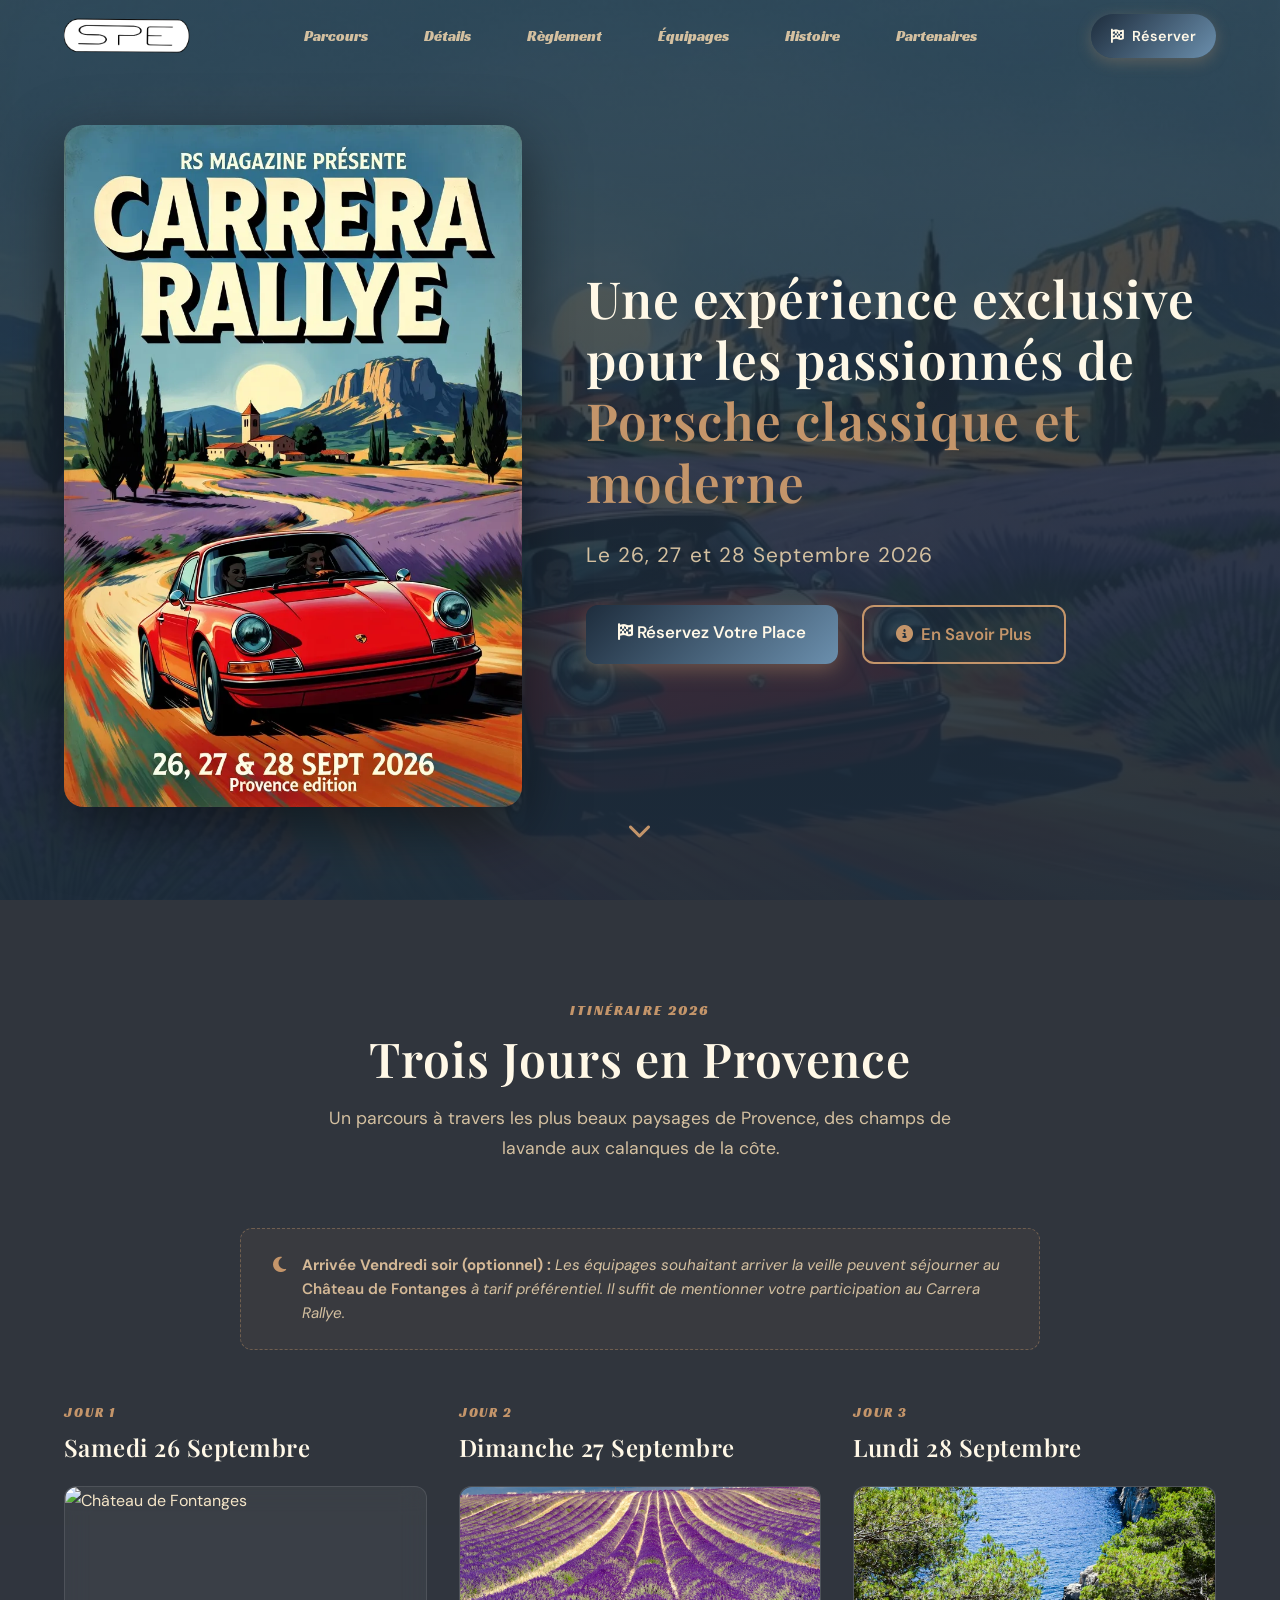
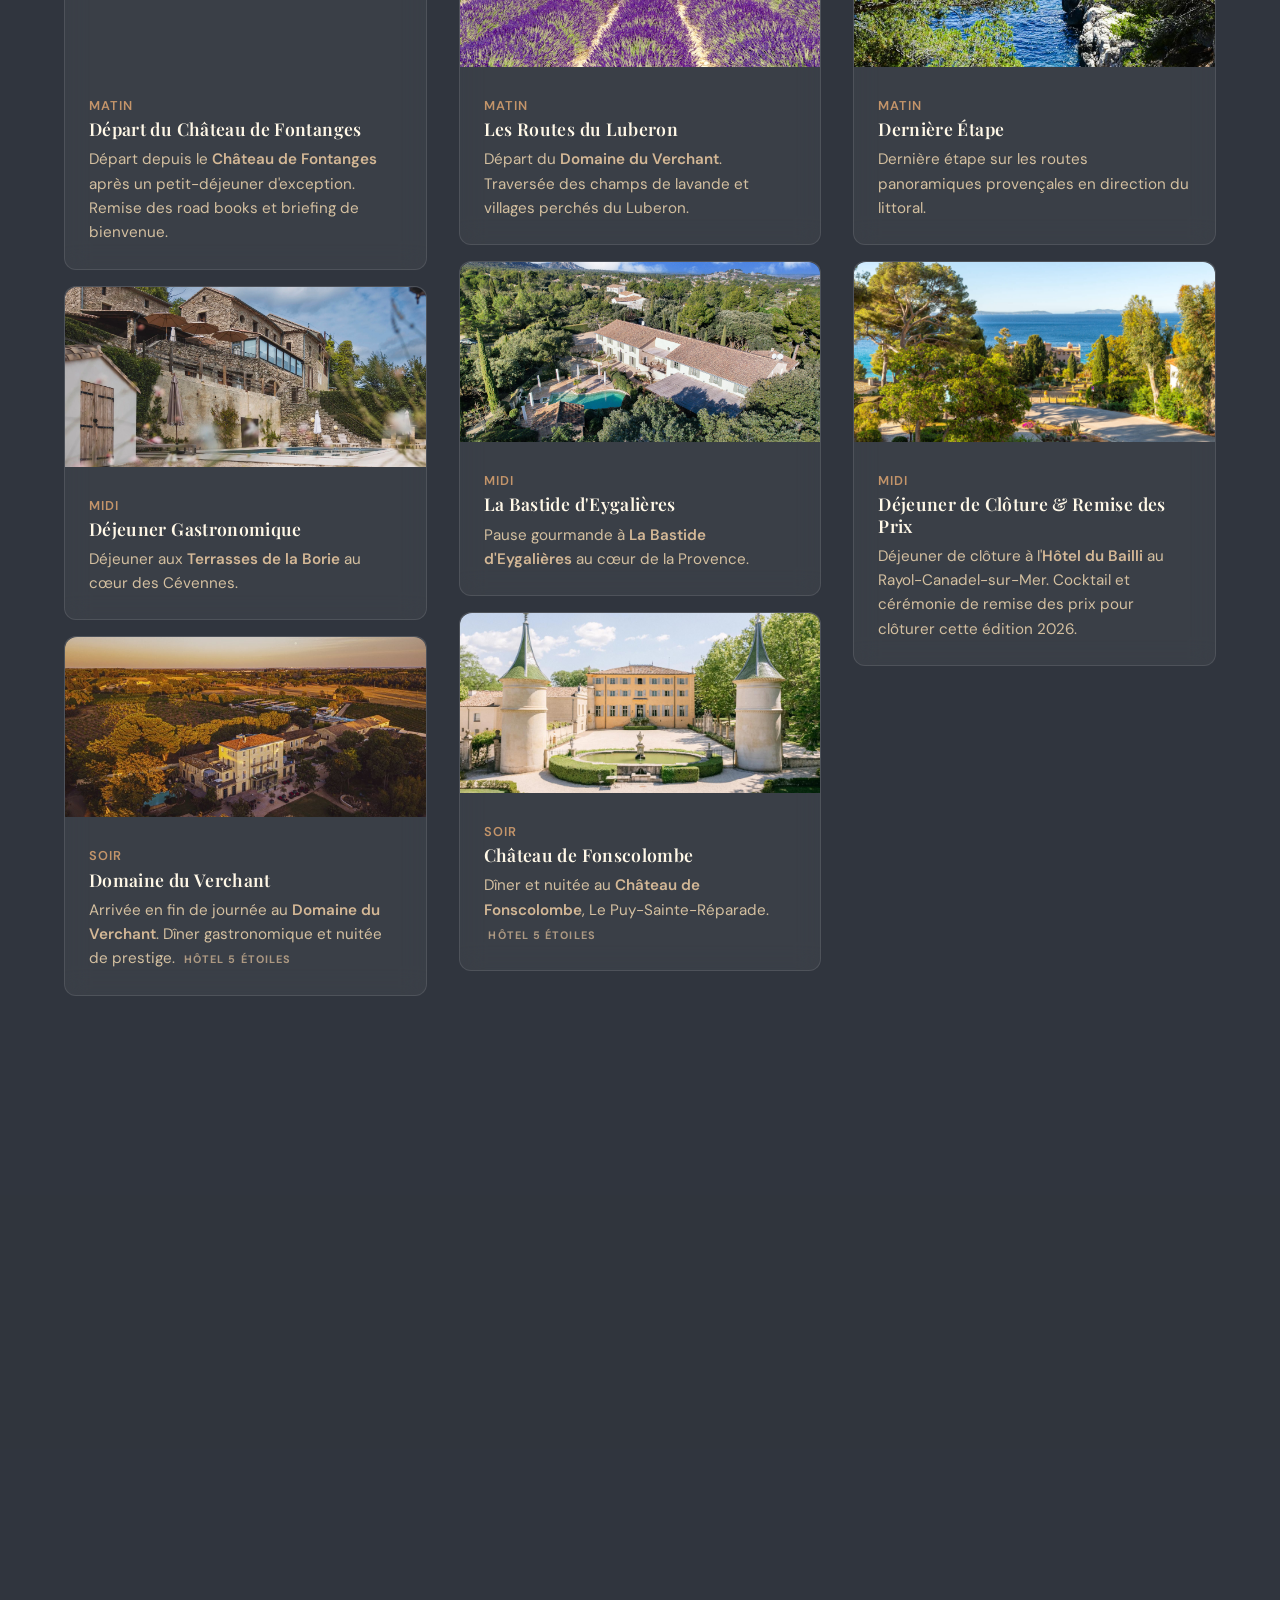
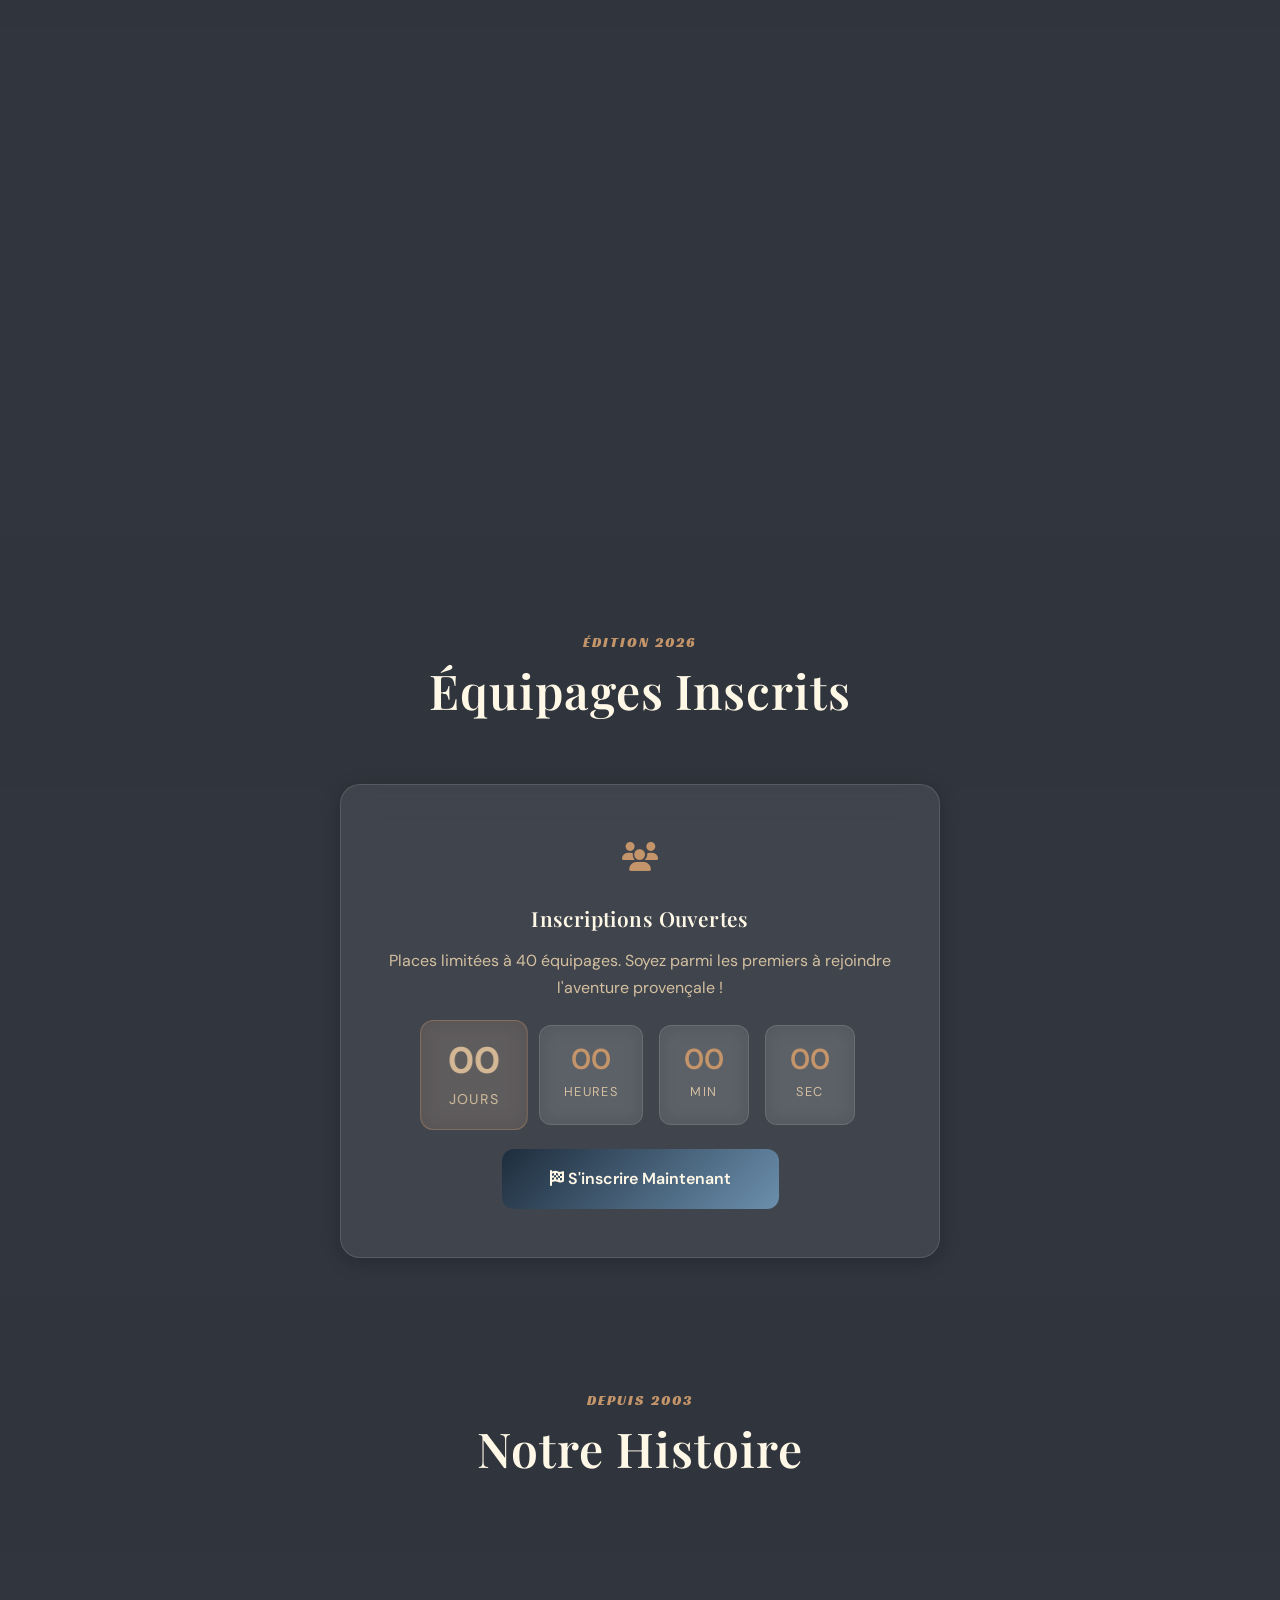
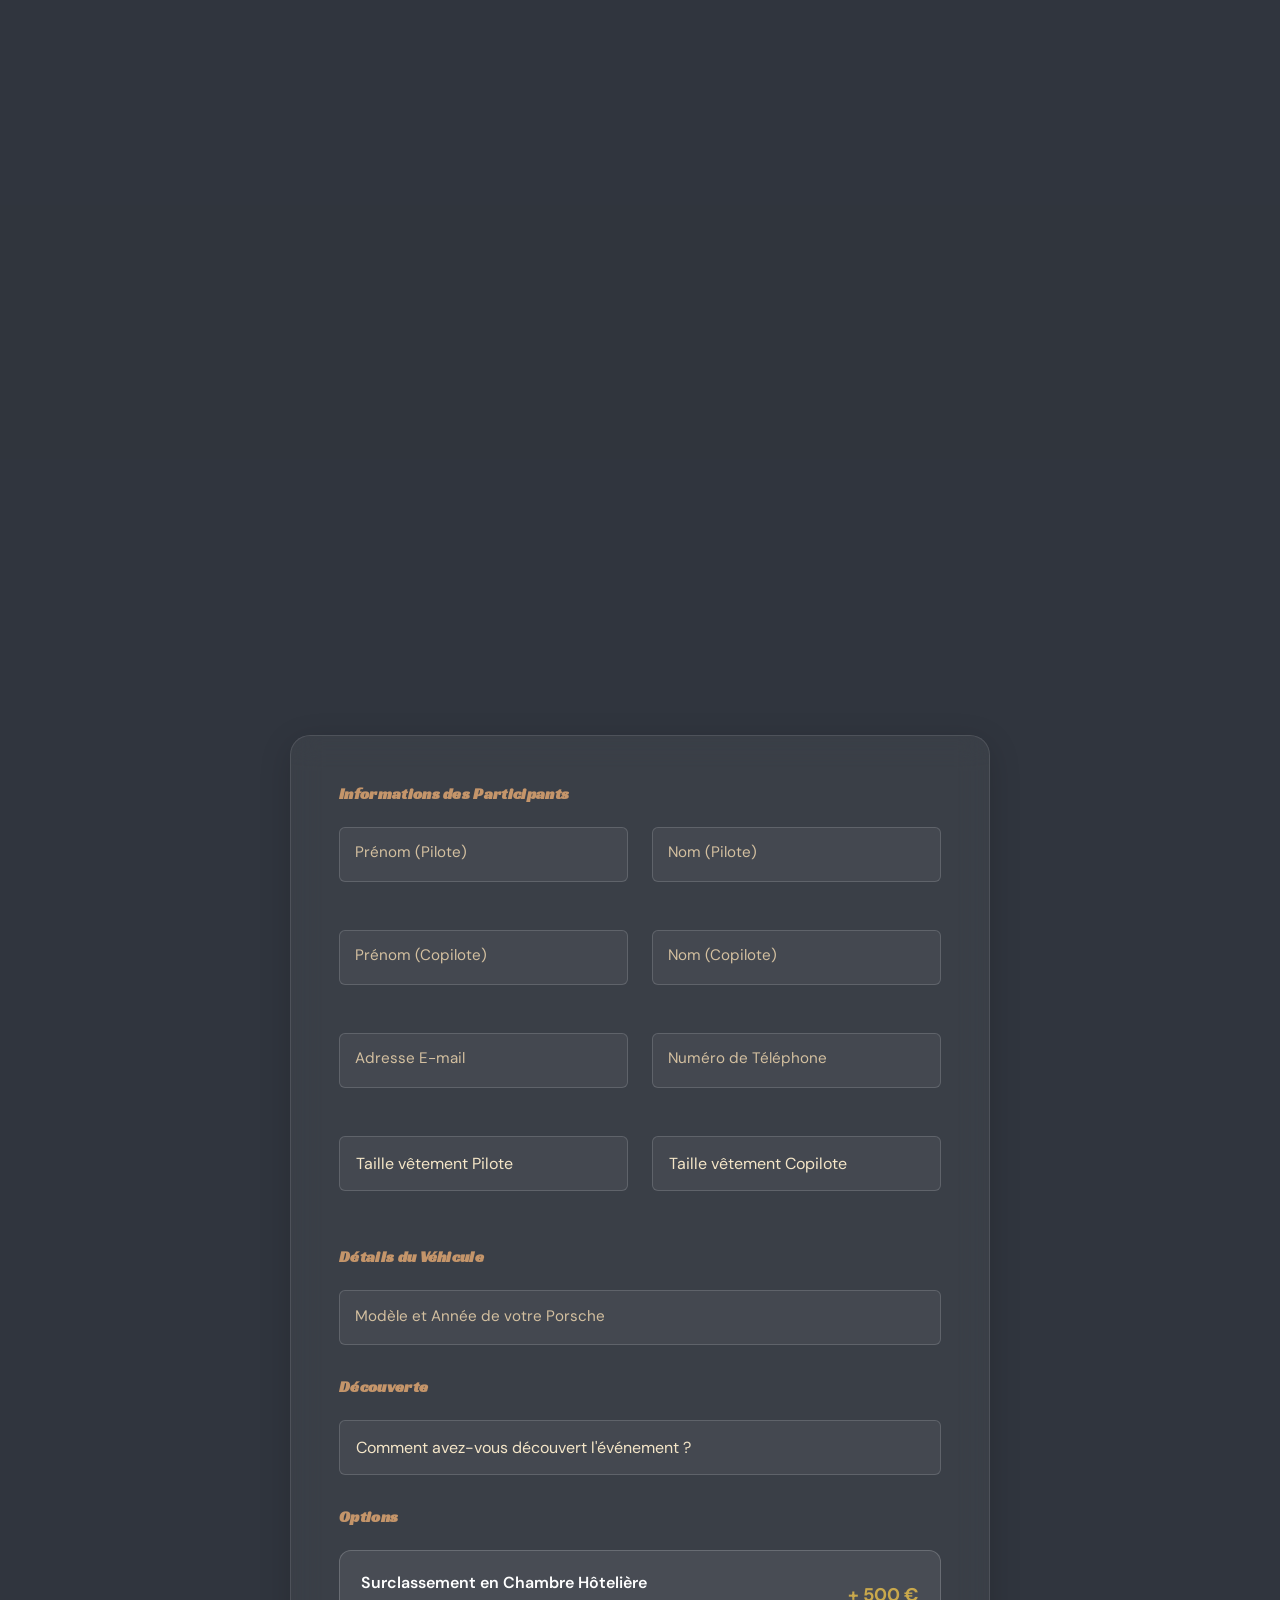
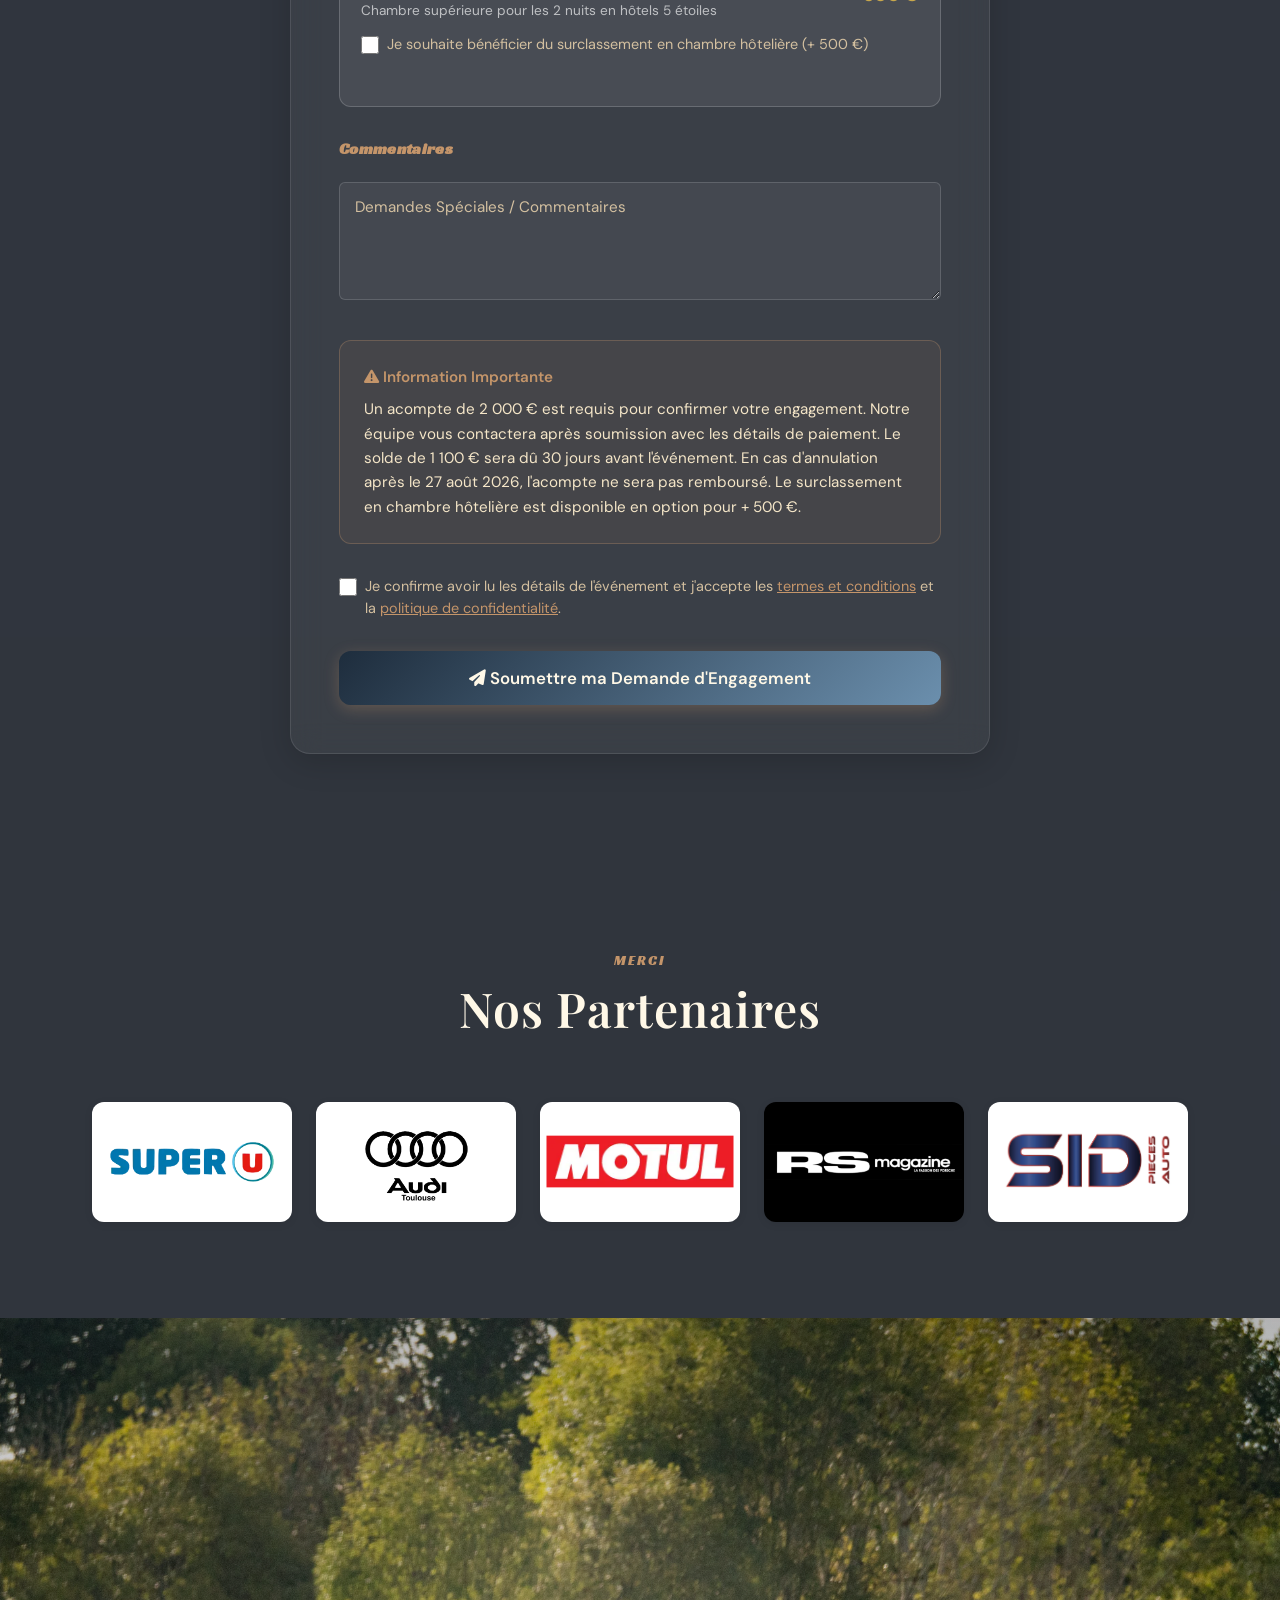
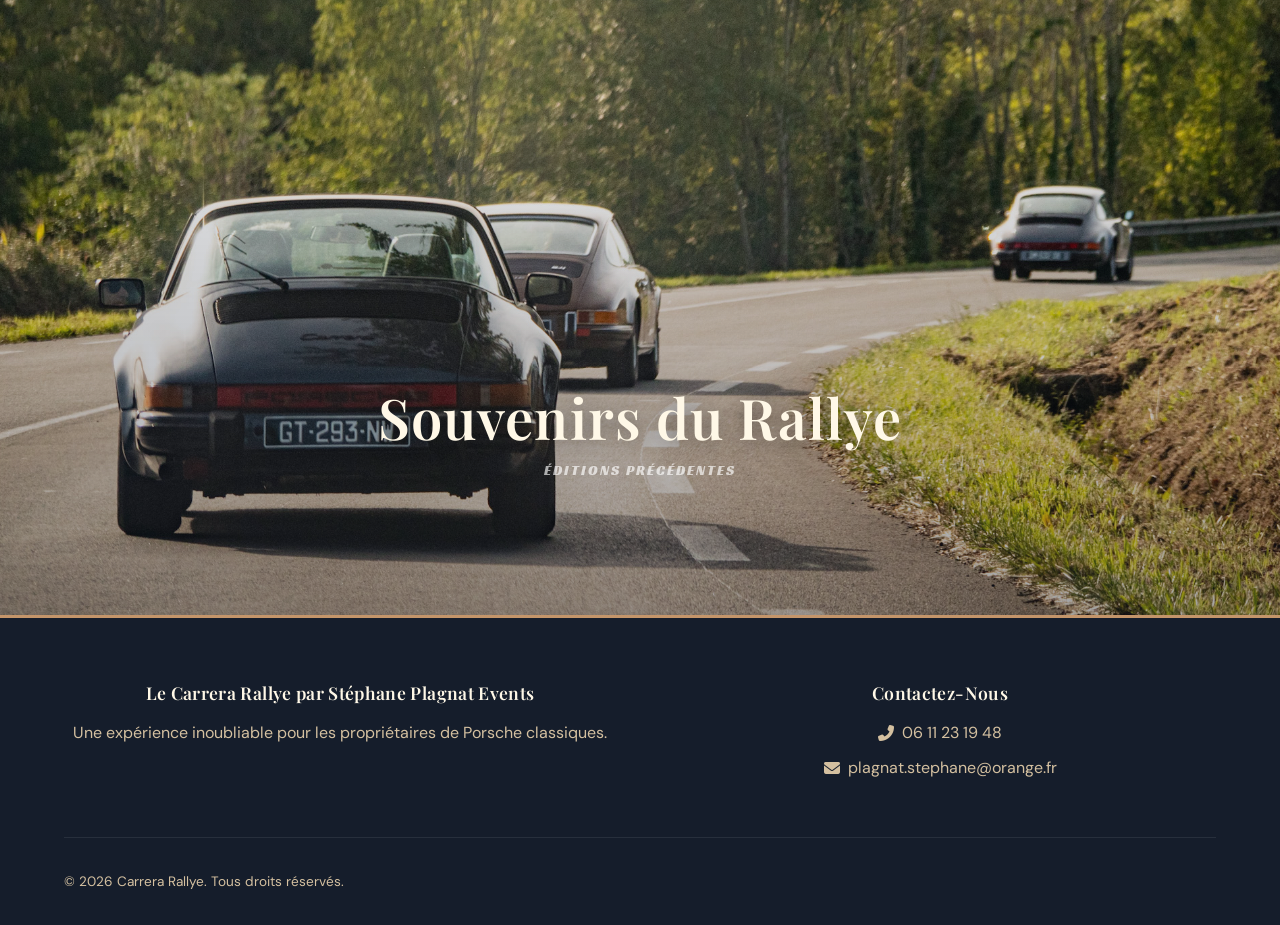
==== commit 57c17488: "content: rename SPE Events option to Stephane Plagnat Events (SPE) in discovery dropdown" ====
--- a/index.html
+++ b/index.html
@@ -427,7 +427,7 @@
                     <select id="discovery" name="decouverte" required class="form__select">
                         <option value="">Comment avez-vous d&eacute;couvert l'&eacute;v&eacute;nement ?</option>
                         <option value="RS Magazine">RS Magazine</option>
-                        <option value="SPE Events">SPE Events</option>
+                        <option value="SPE Events">Stephane Plagnat Events (SPE)</option>
                         <option value="Autre">Autre</option>
                     </select>
                     <span class="form__error" id="discovery-error">Veuillez indiquer comment vous avez d&eacute;couvert l'&eacute;v&eacute;nement.</span>
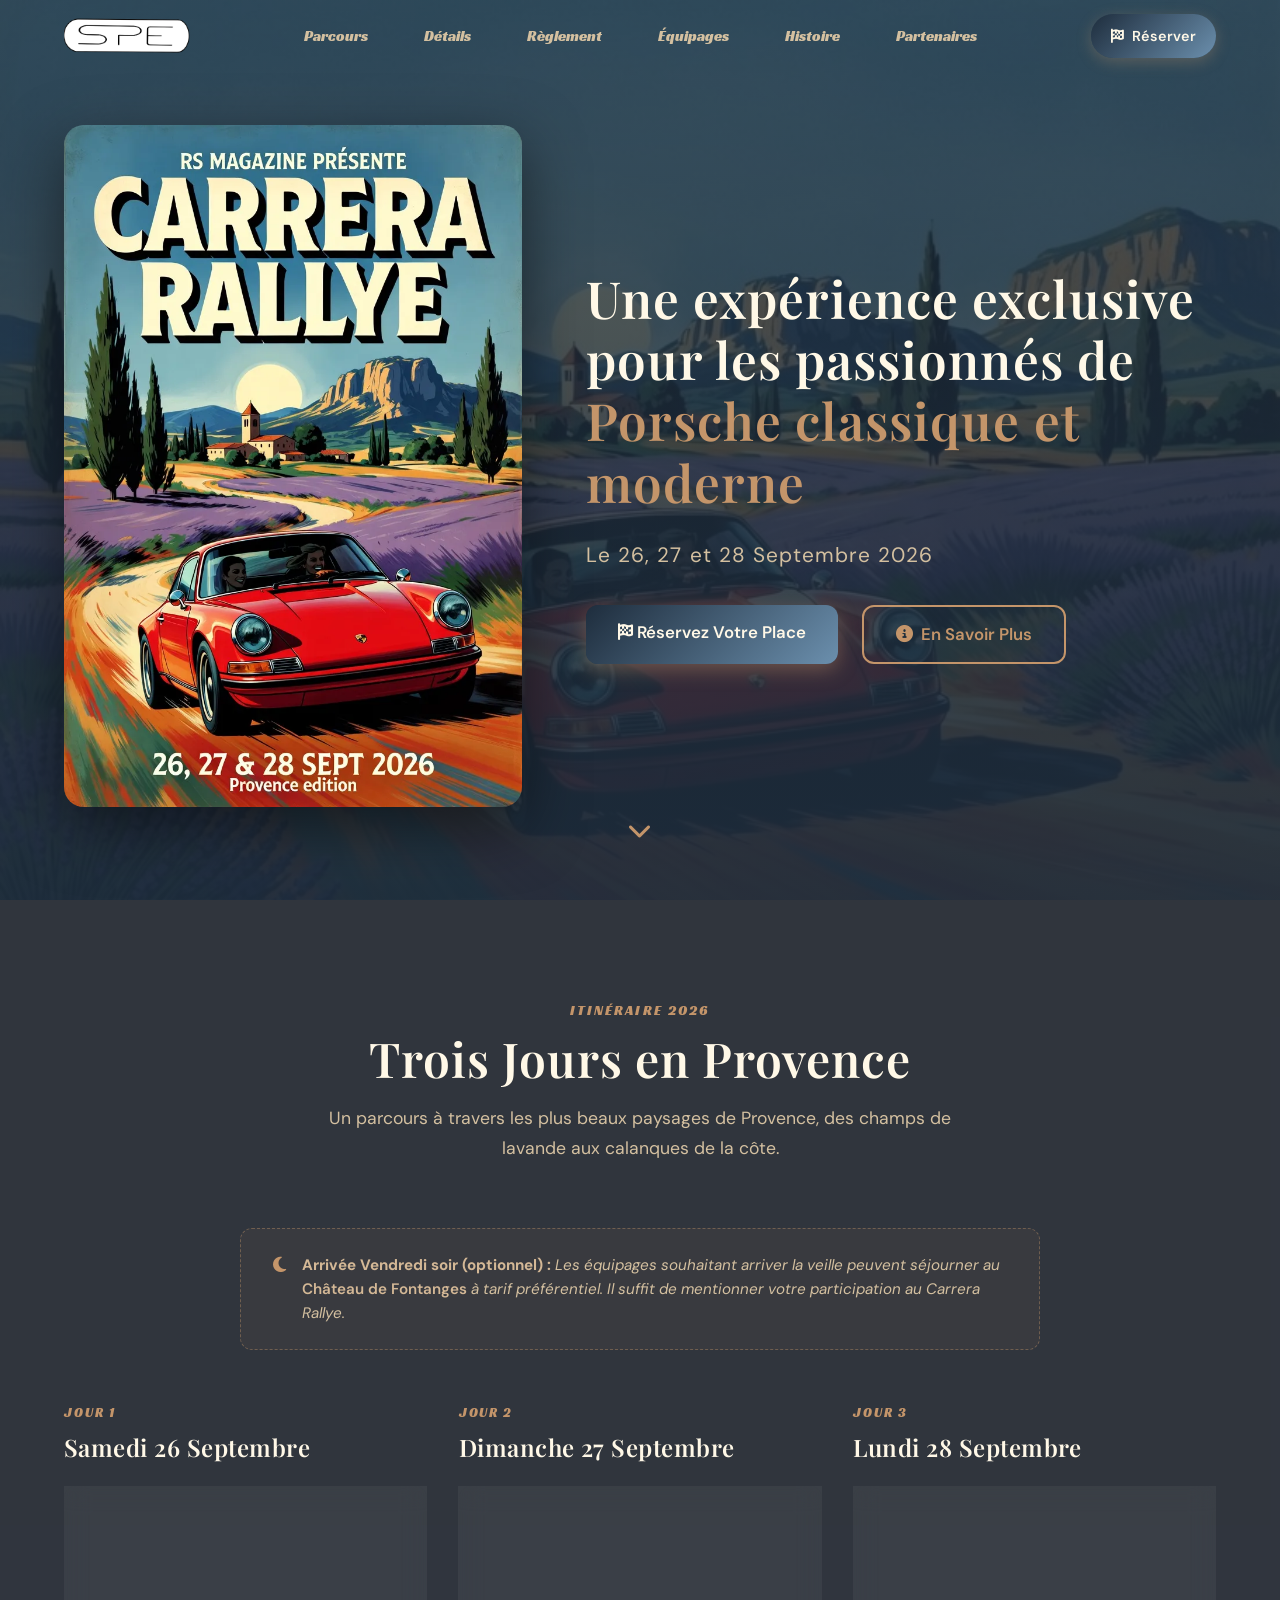
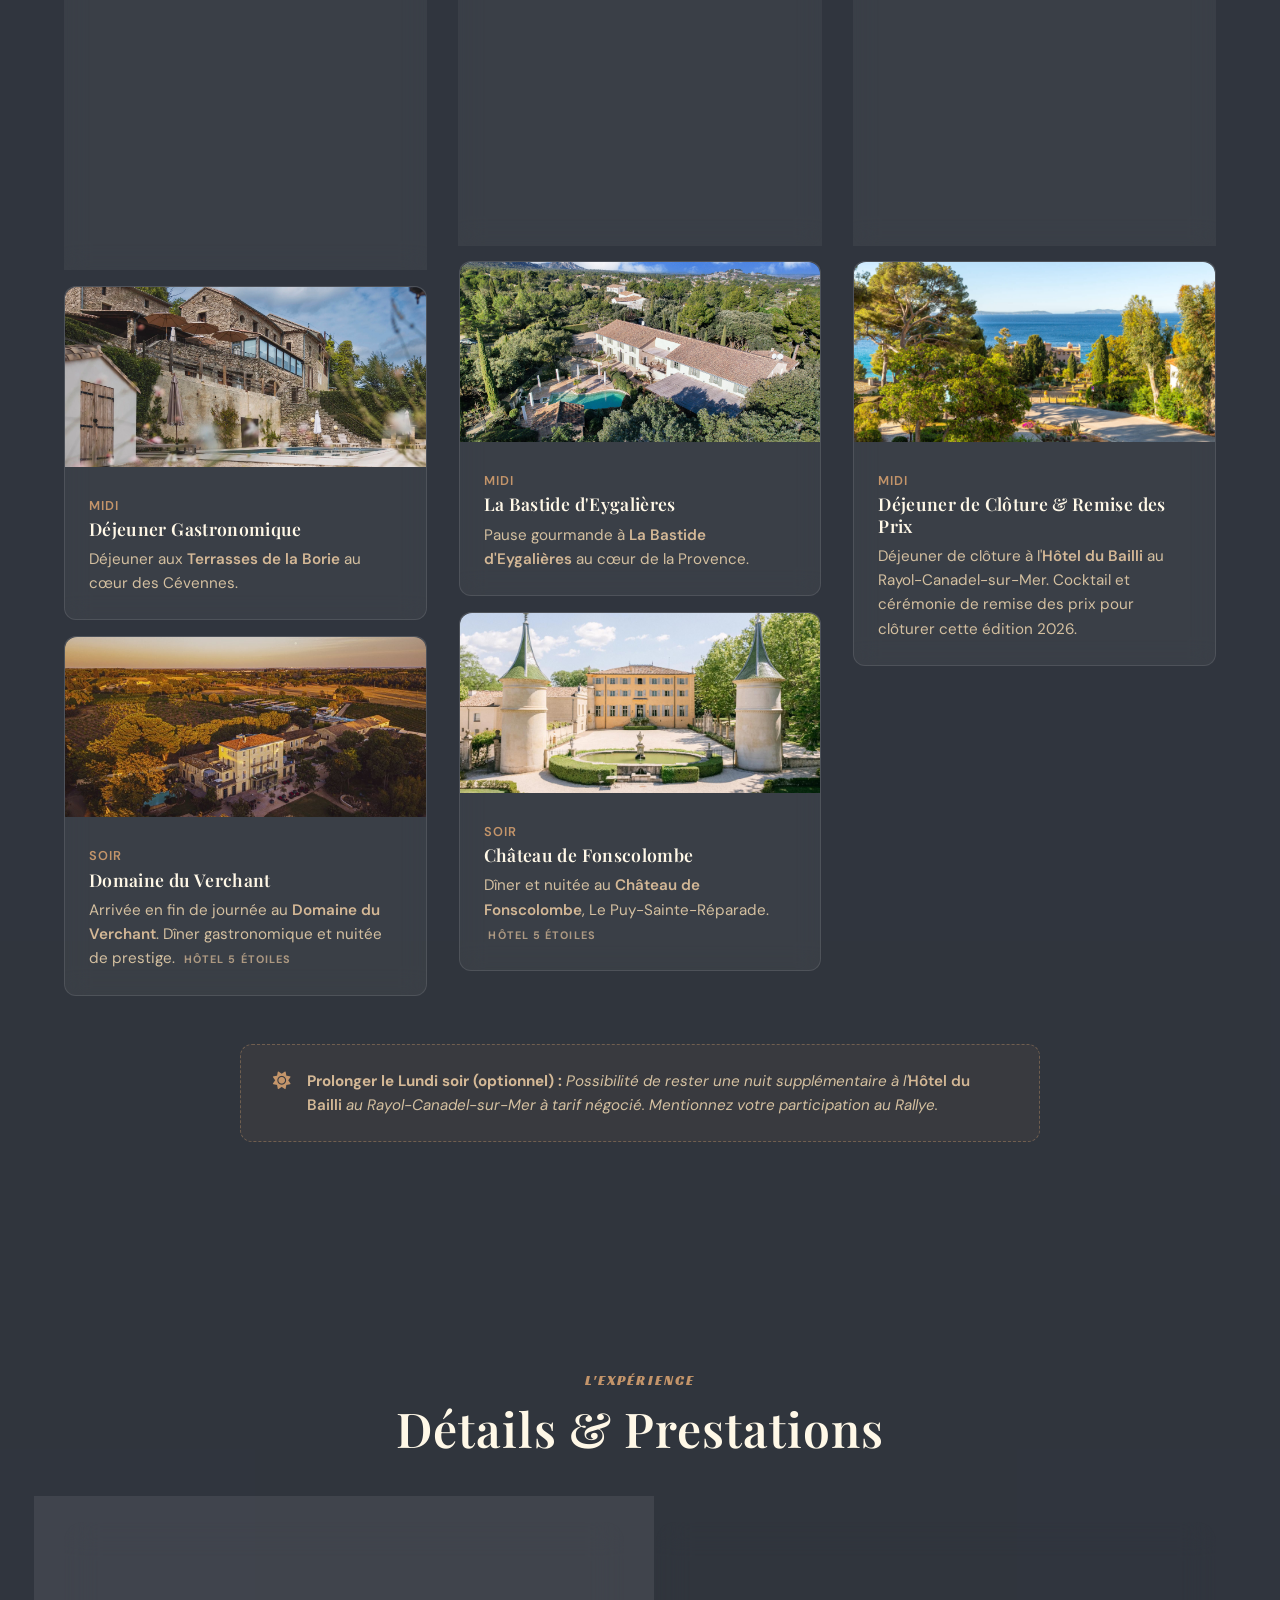
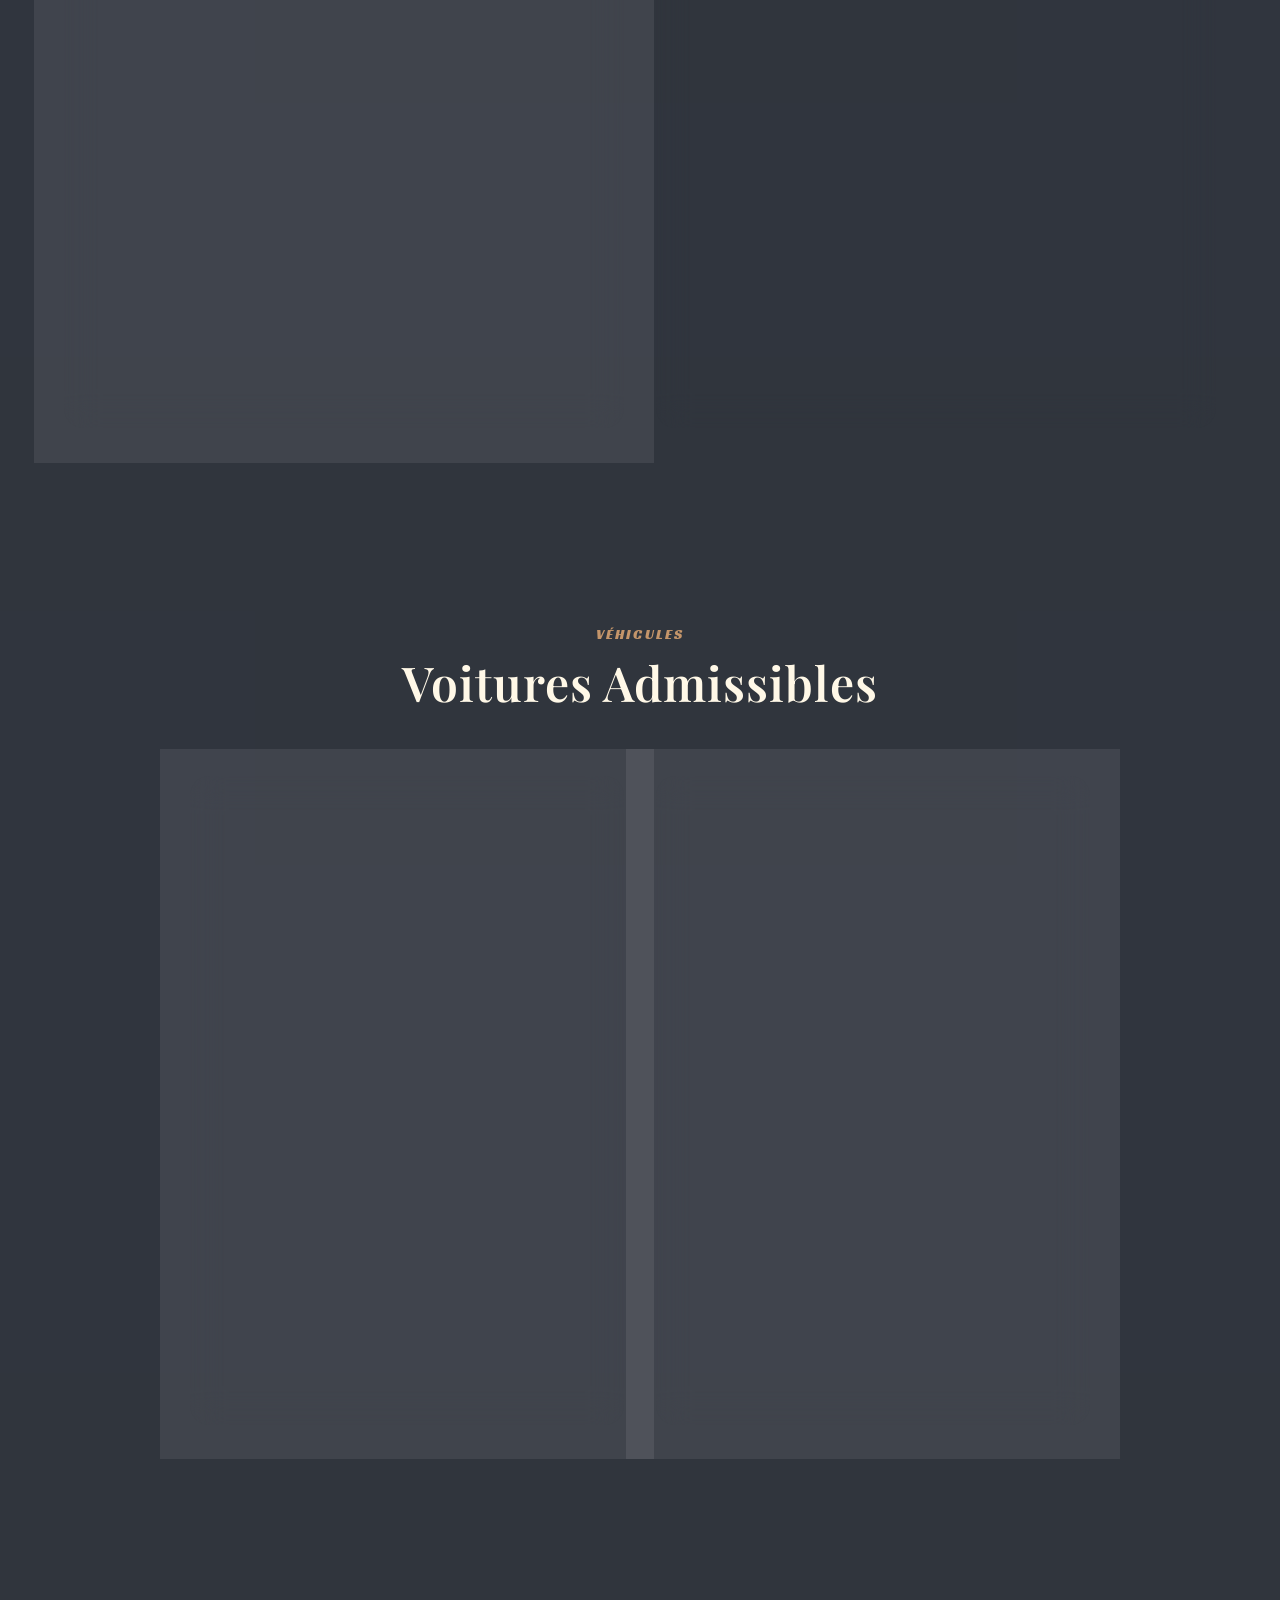
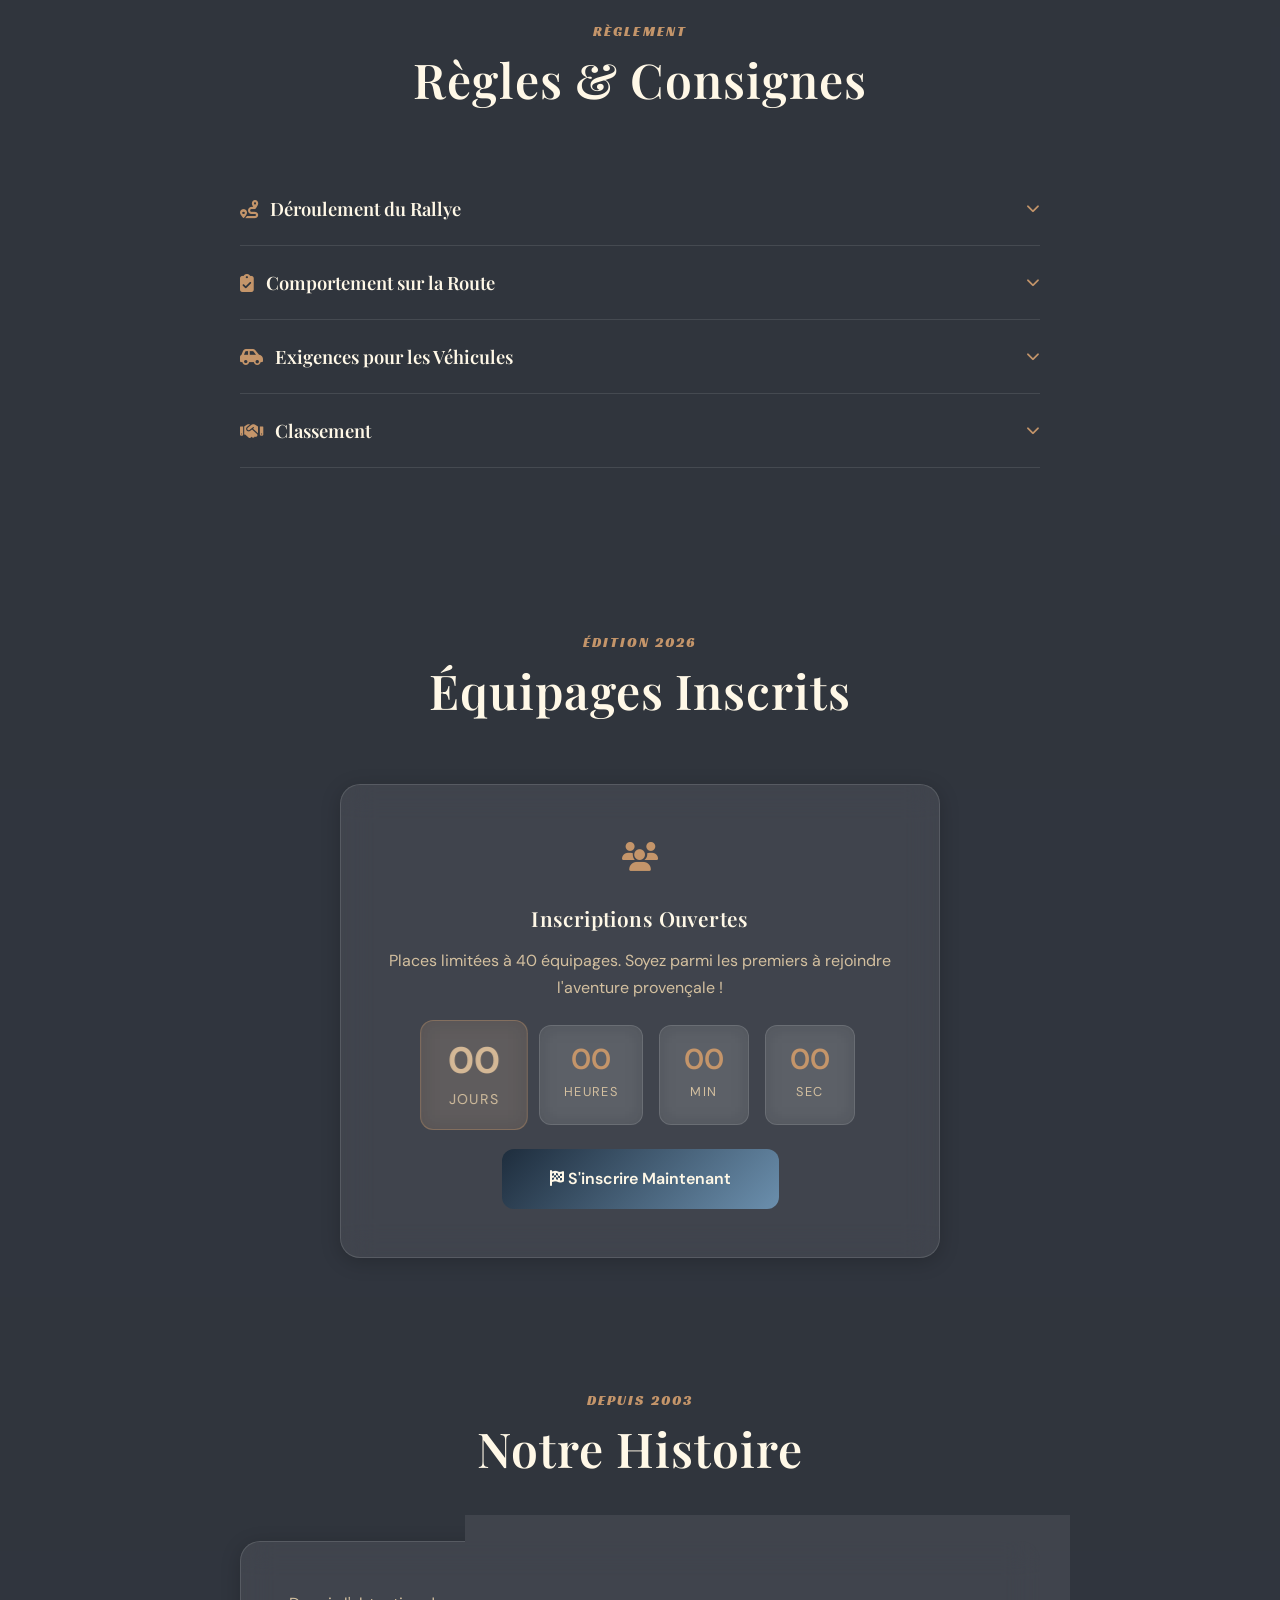
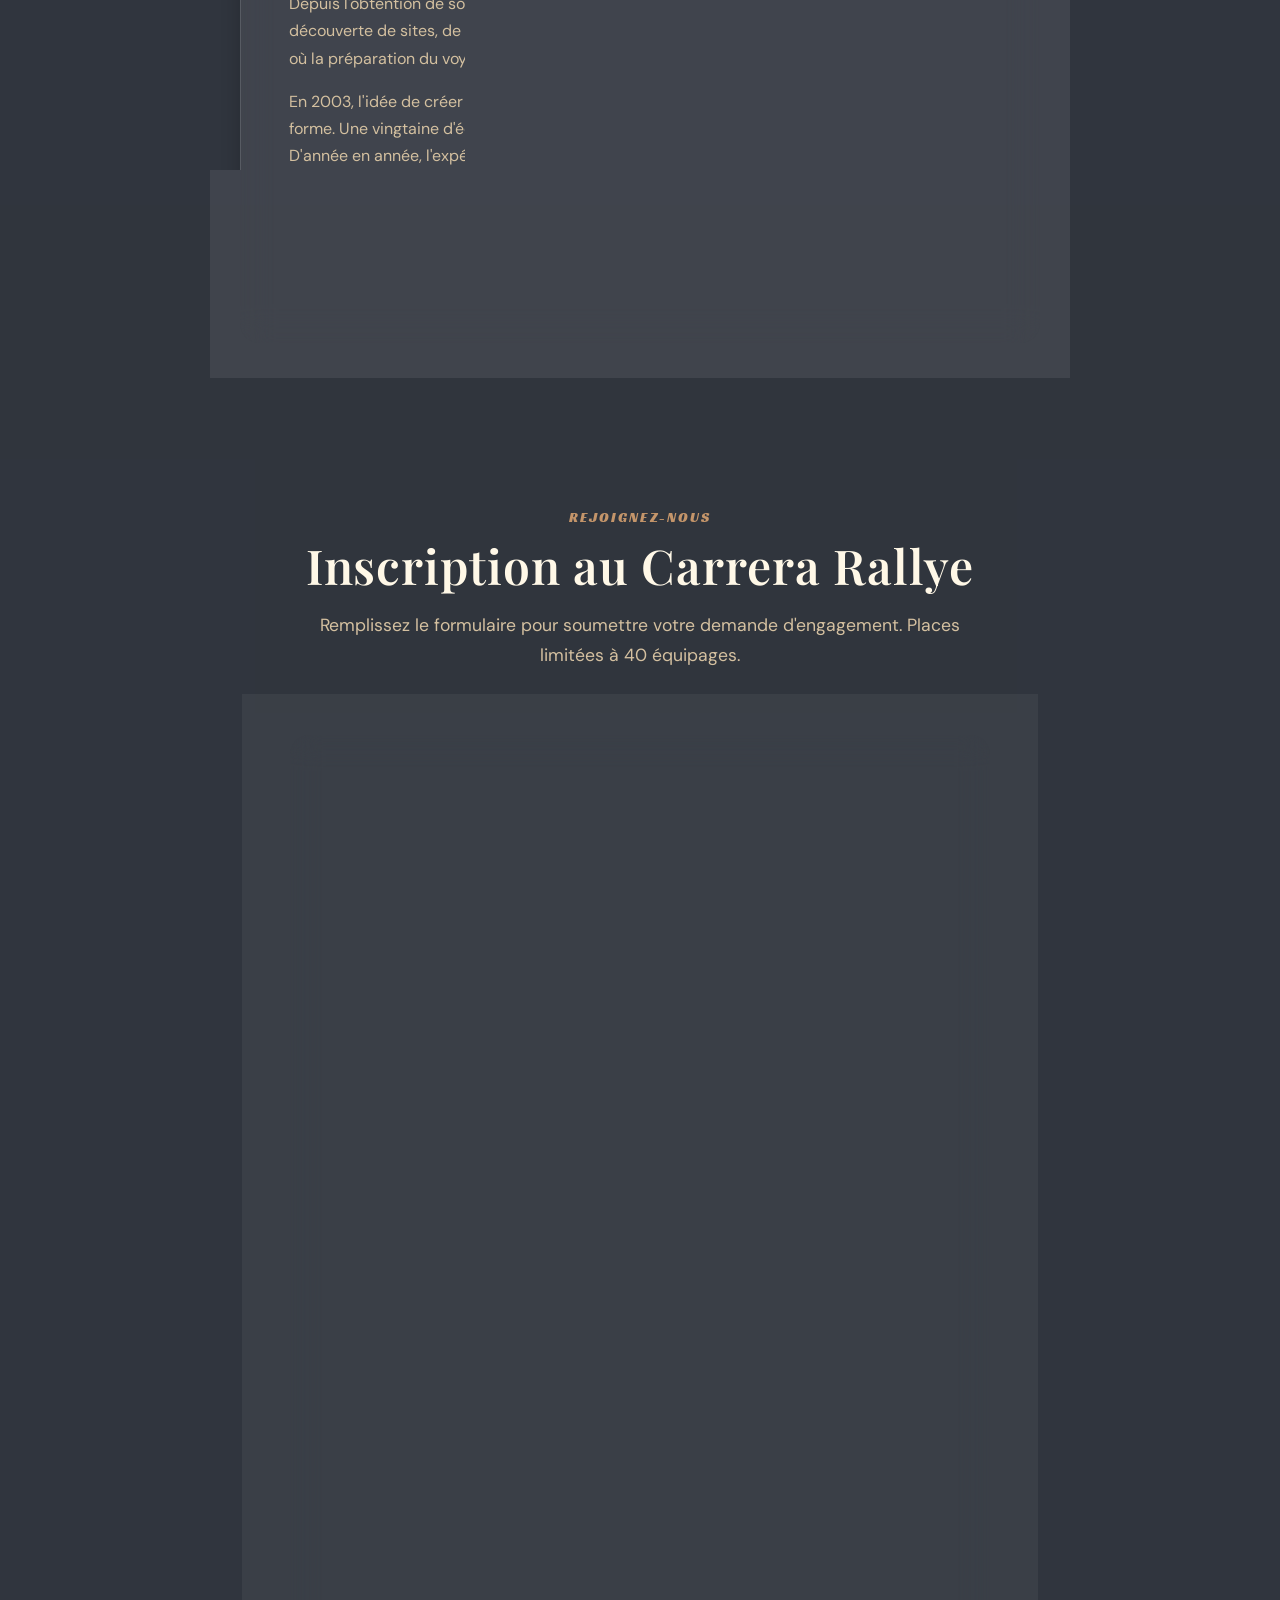
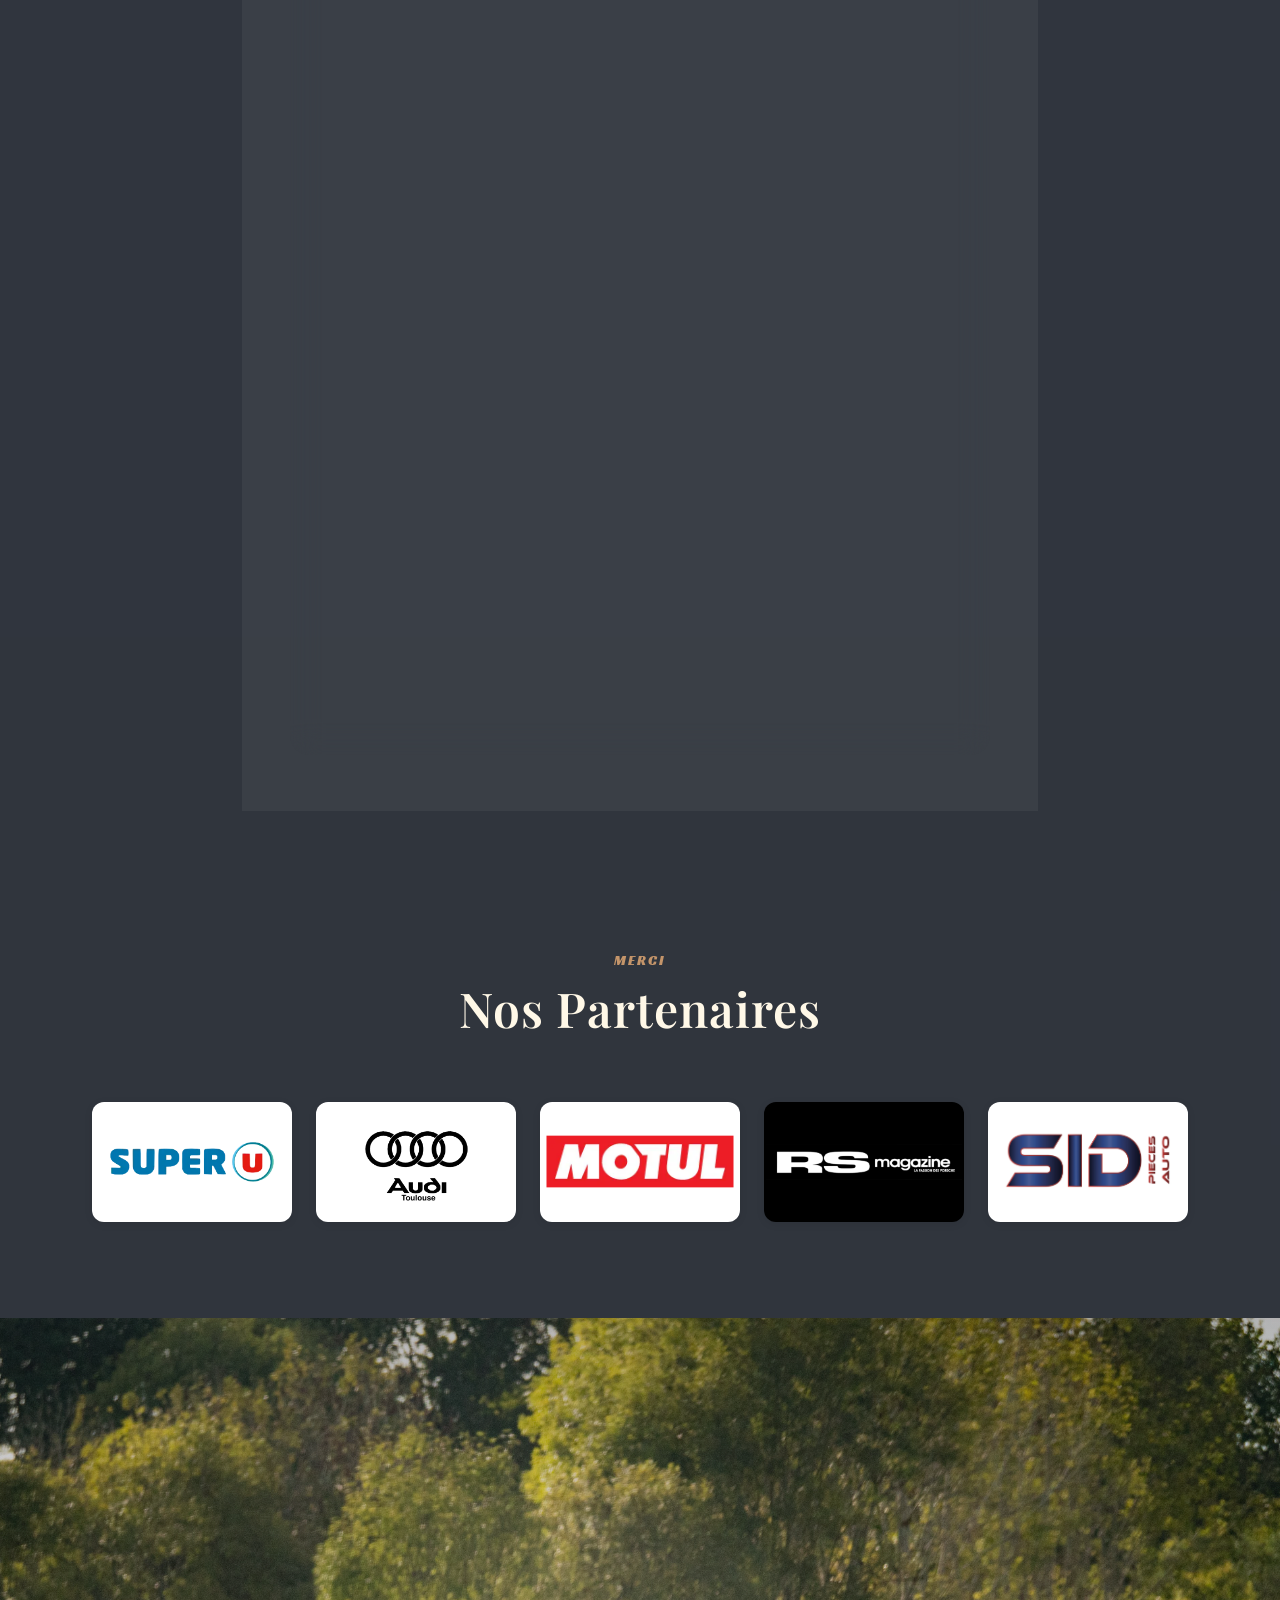
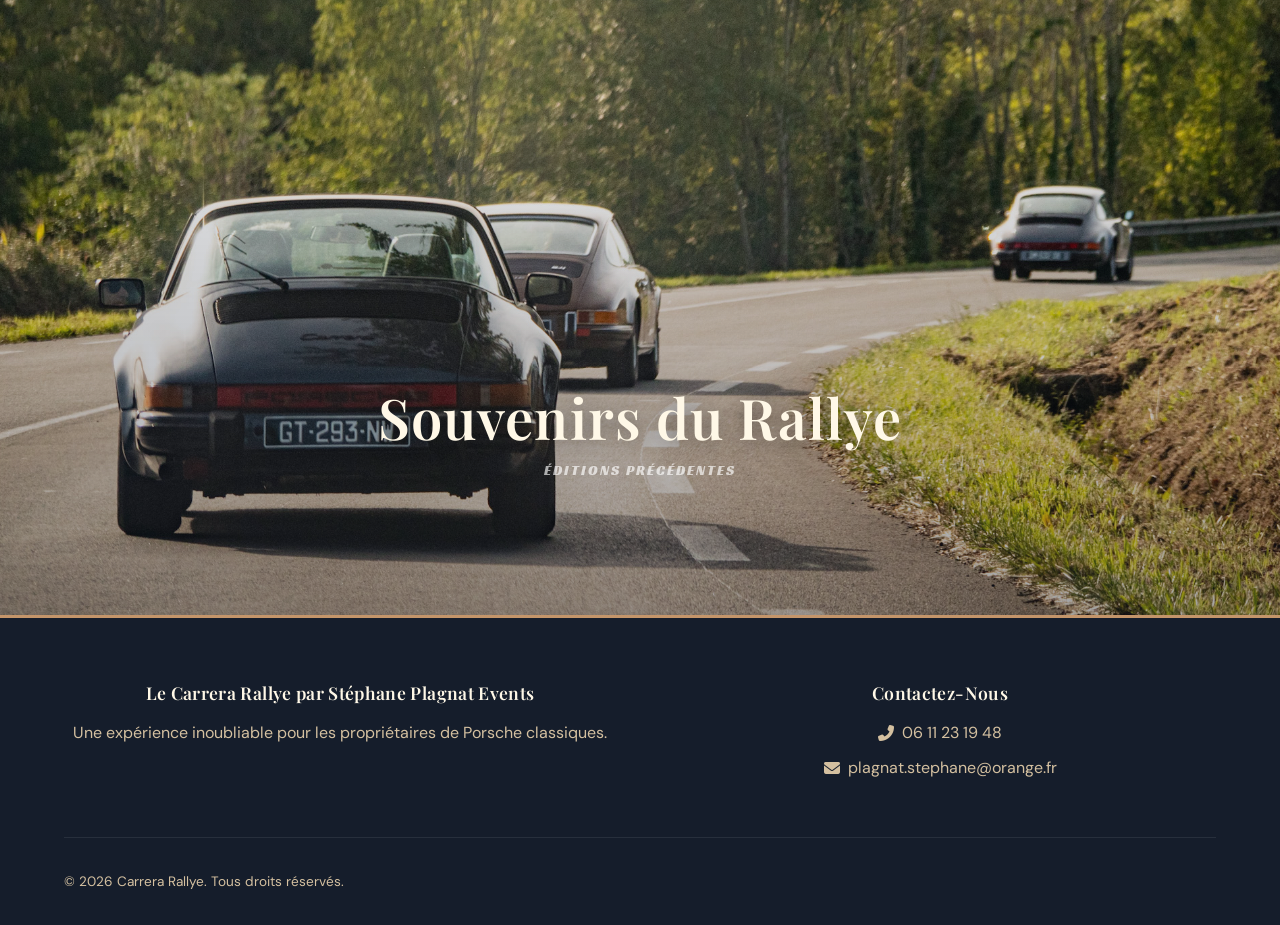
==== commit 1461c512: "content: fix road rules sentence wording in règlement accordion" ====
--- a/index.html
+++ b/index.html
@@ -287,7 +287,7 @@
                         <i class="fas fa-chevron-down"></i>
                     </button>
                     <div class="accordion__content">
-                        <div class="accordion__content-inner">Les participants doivent suivre l'itin&eacute;raire d&eacute;taill&eacute; dans le road book, sans contrainte de vitesse ni de moyenne impos&eacute;e. Pour valider leur passage, ils devront faire viser leur feuille de pointage aux diff&eacute;rents contr&ocirc;les de passage (CP), dont les emplacements restent confidentiels. L'&eacute;preuve se d&eacute;roule sur des routes ouvertes non neutralis&eacute;es, ce qui implique une conformit&eacute; stricte au Code de la Route.</div>
+                        <div class="accordion__content-inner">Les participants doivent suivre l'itin&eacute;raire d&eacute;taill&eacute; dans le road book, sans contrainte de vitesse ni de moyenne impos&eacute;e. Pour valider leur passage, ils devront faire viser leur feuille de pointage aux diff&eacute;rents contr&ocirc;les de passage (CP), dont les emplacements restent confidentiels. L'&eacute;preuve se d&eacute;roule sur des routes ouvertes non neutralis&eacute;es, ce qui implique une conduite conforme au code de la route.</div>
                     </div>
                 </div>
                 <div class="accordion__item">
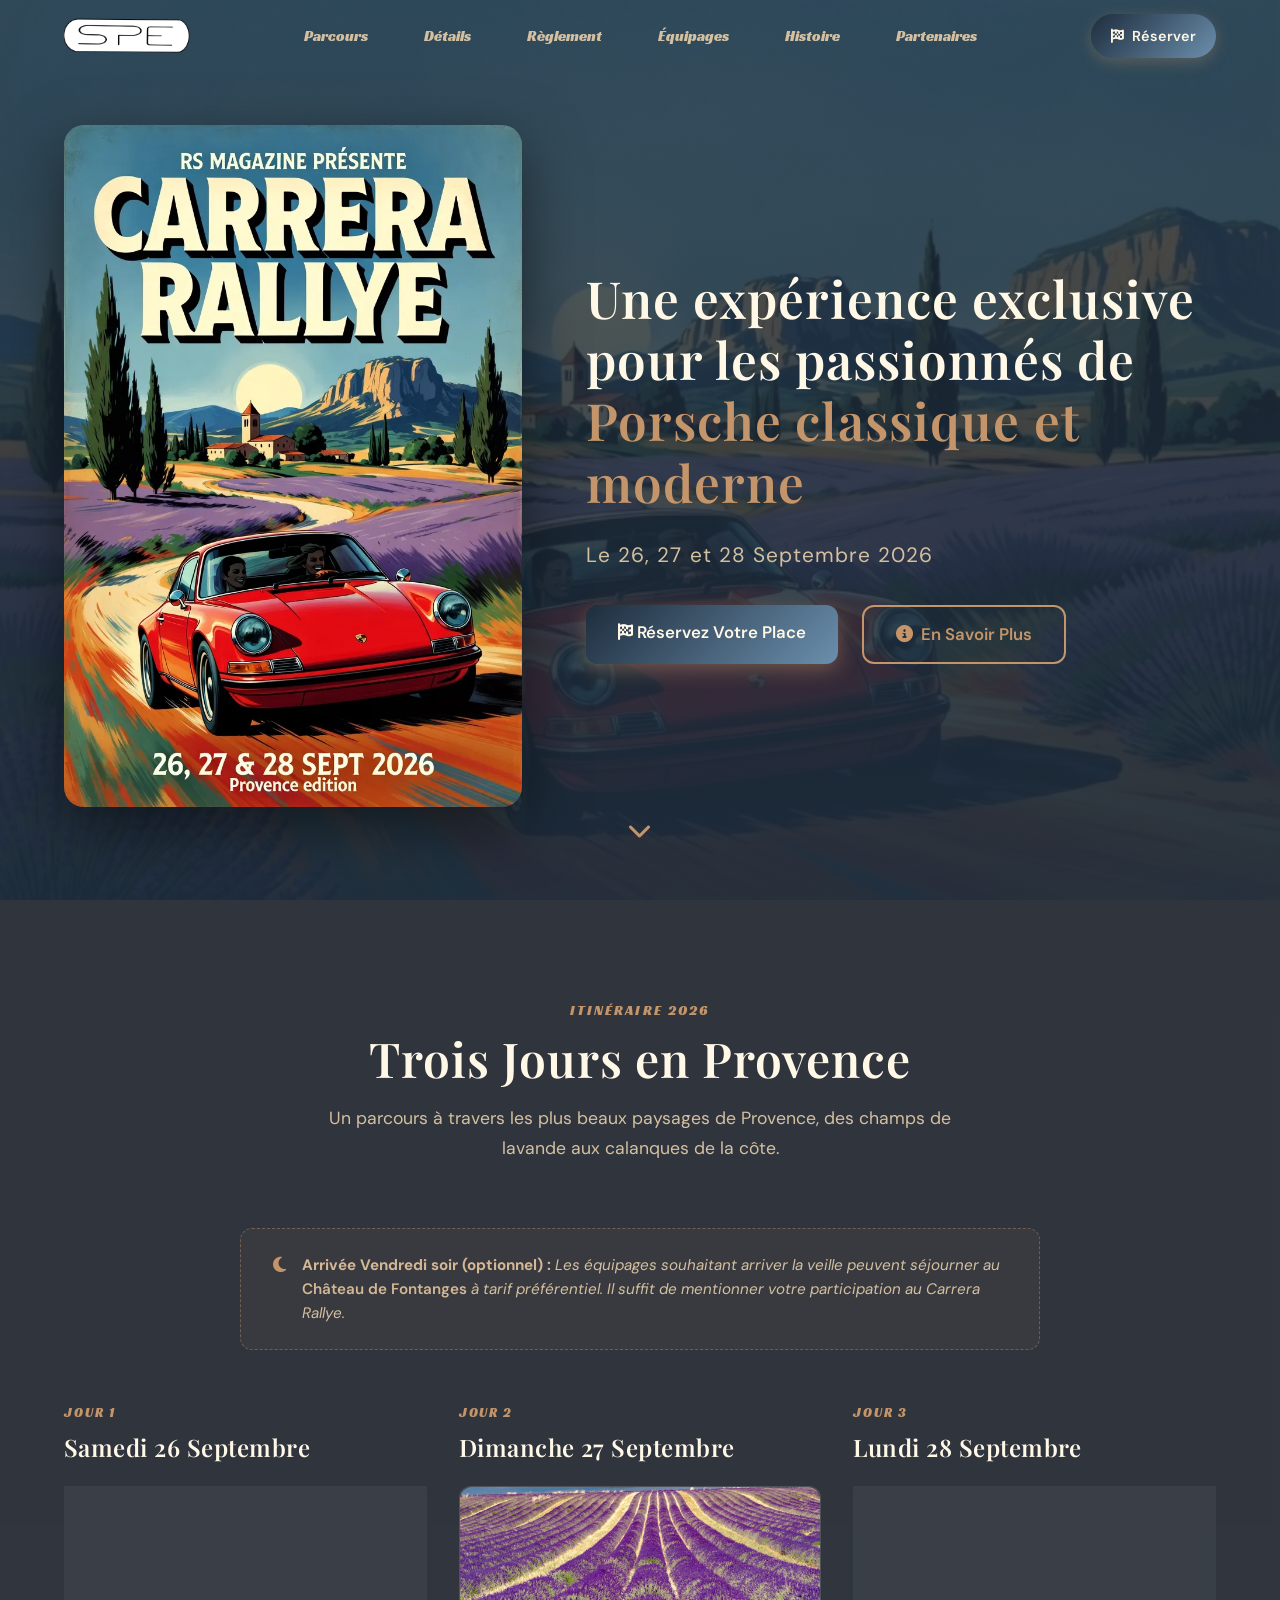
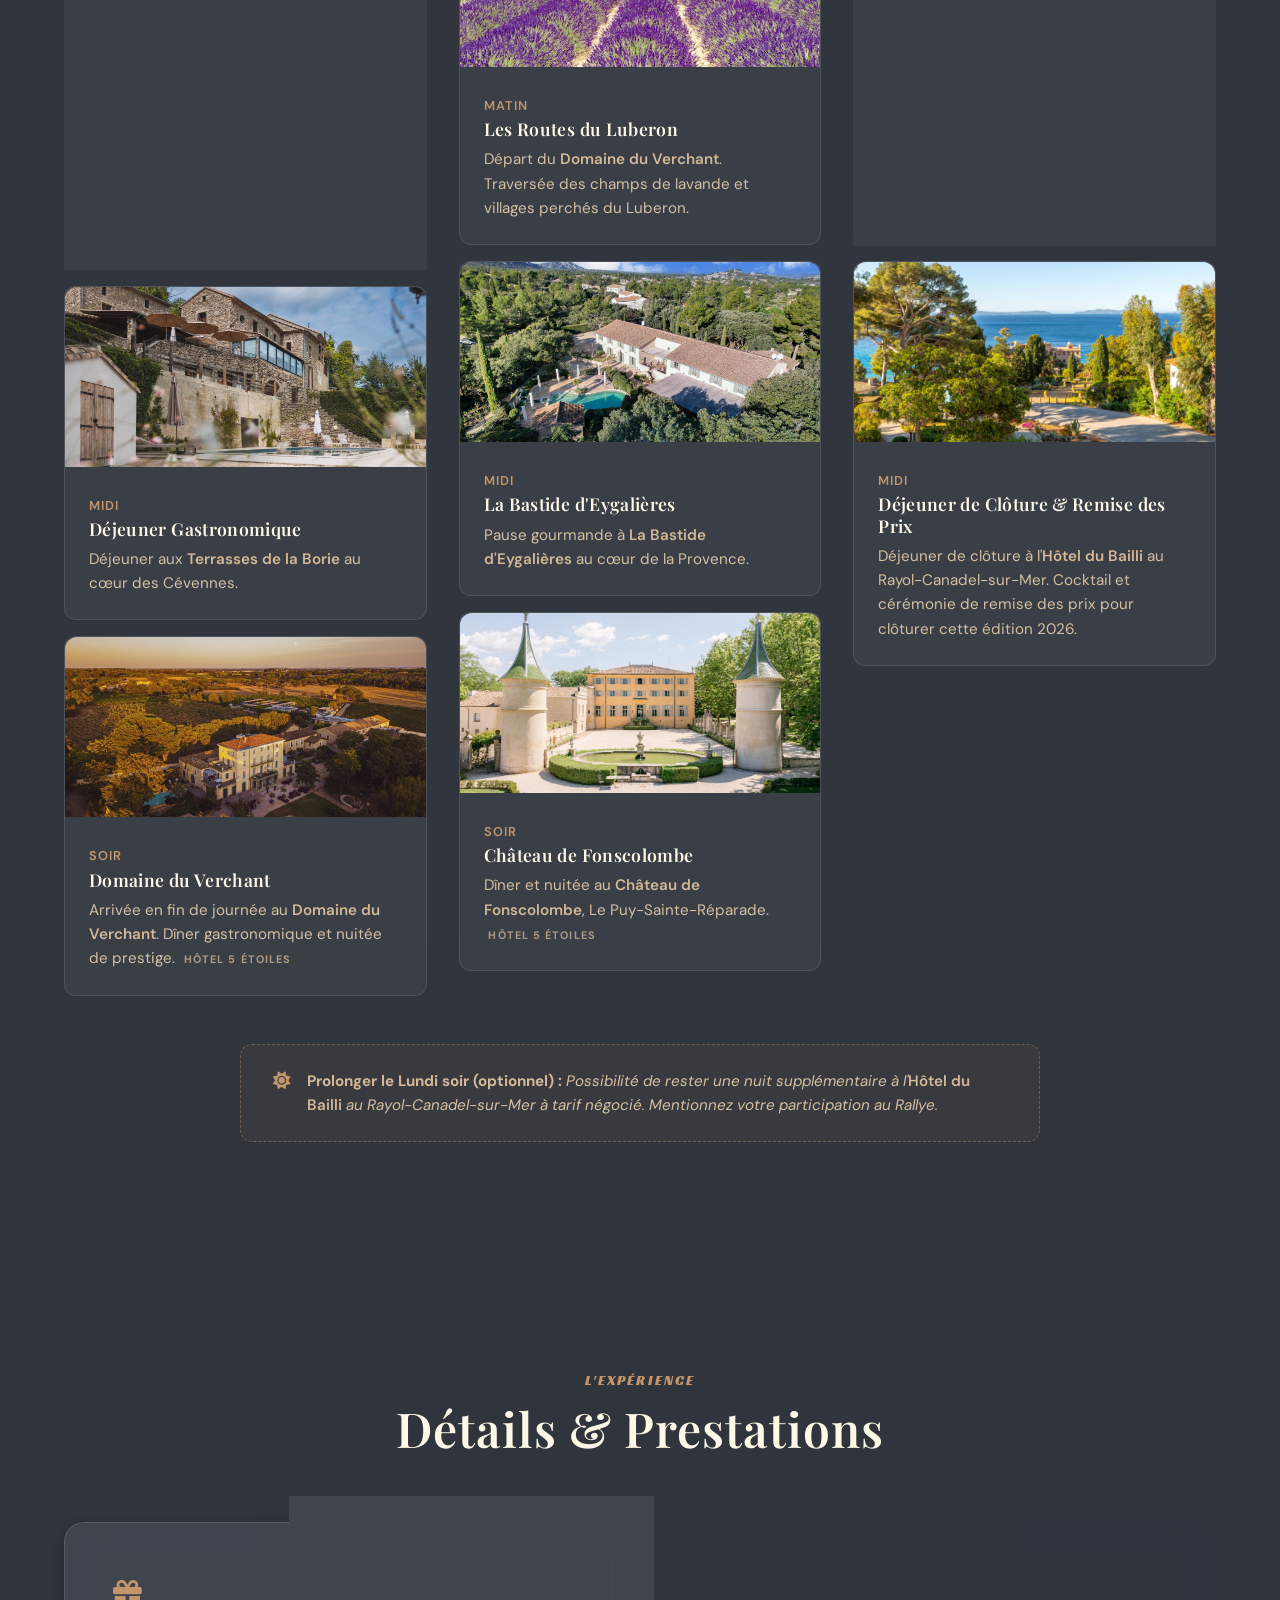
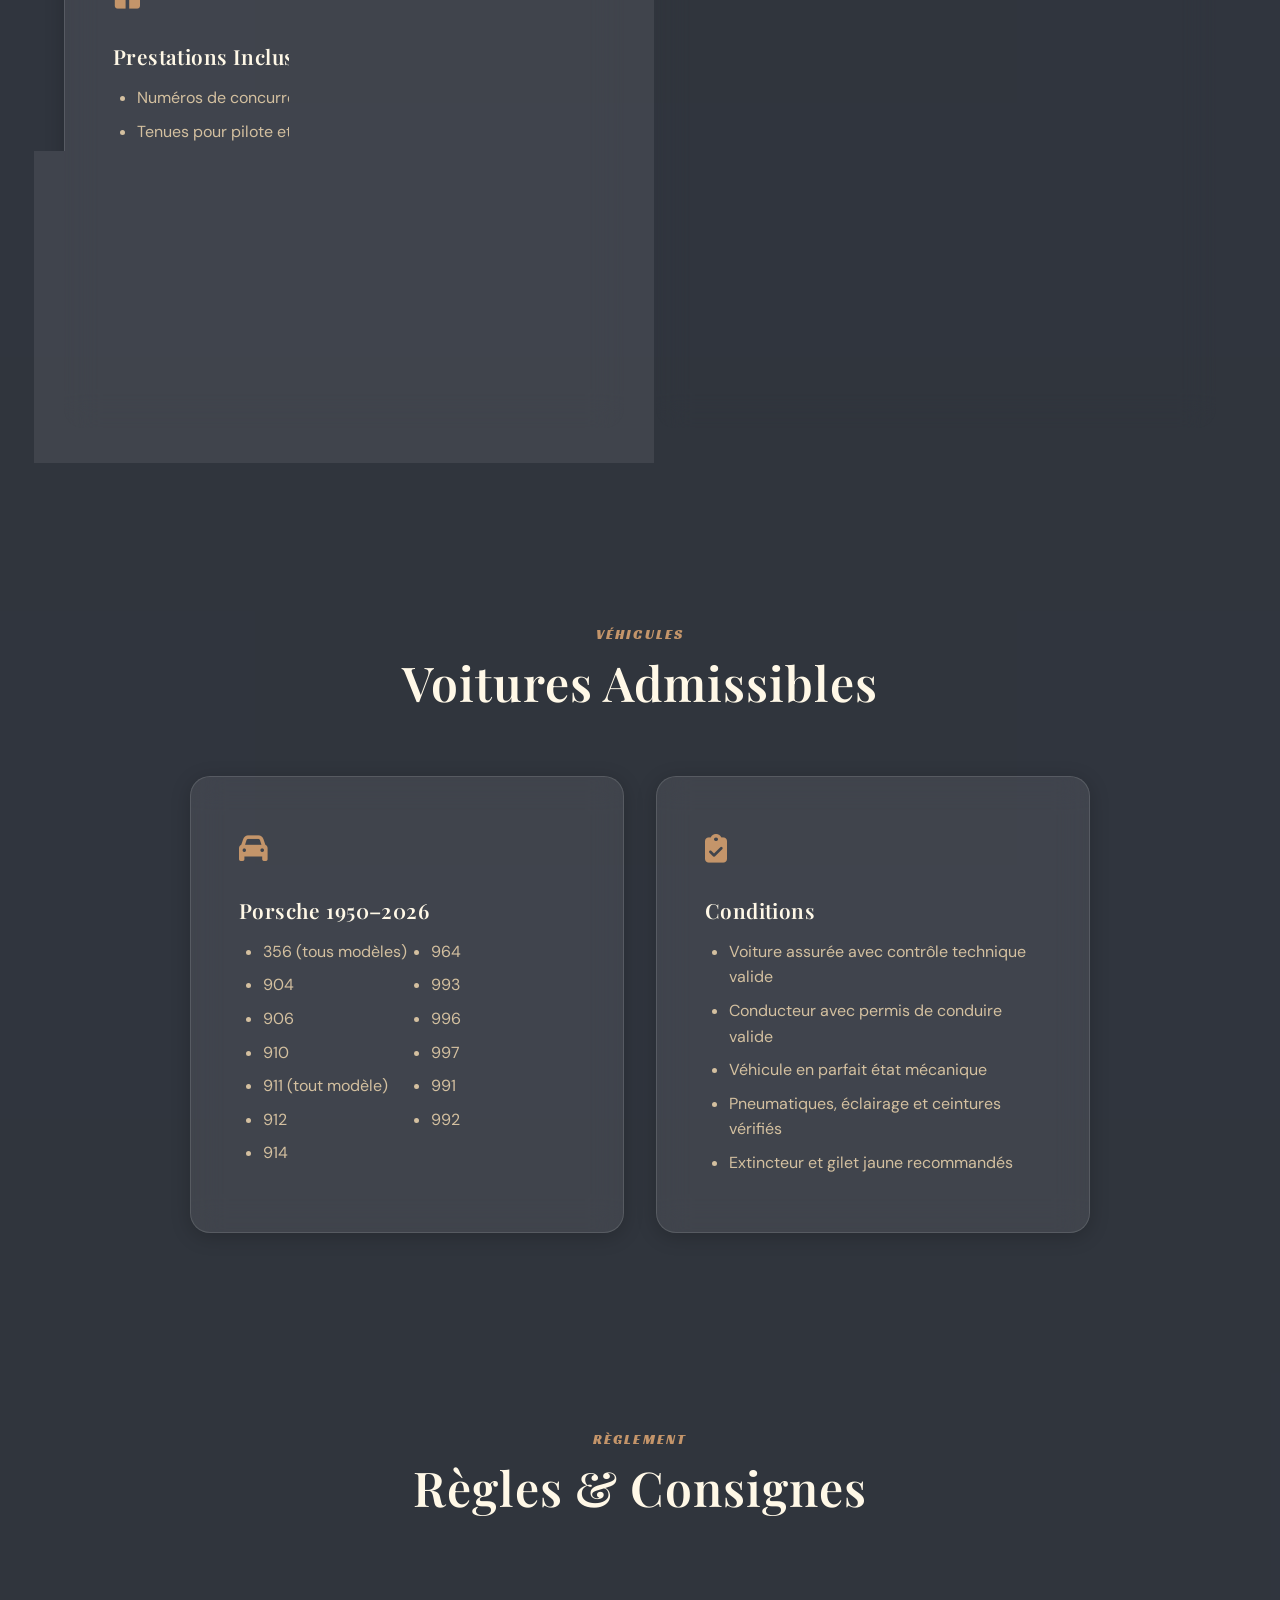
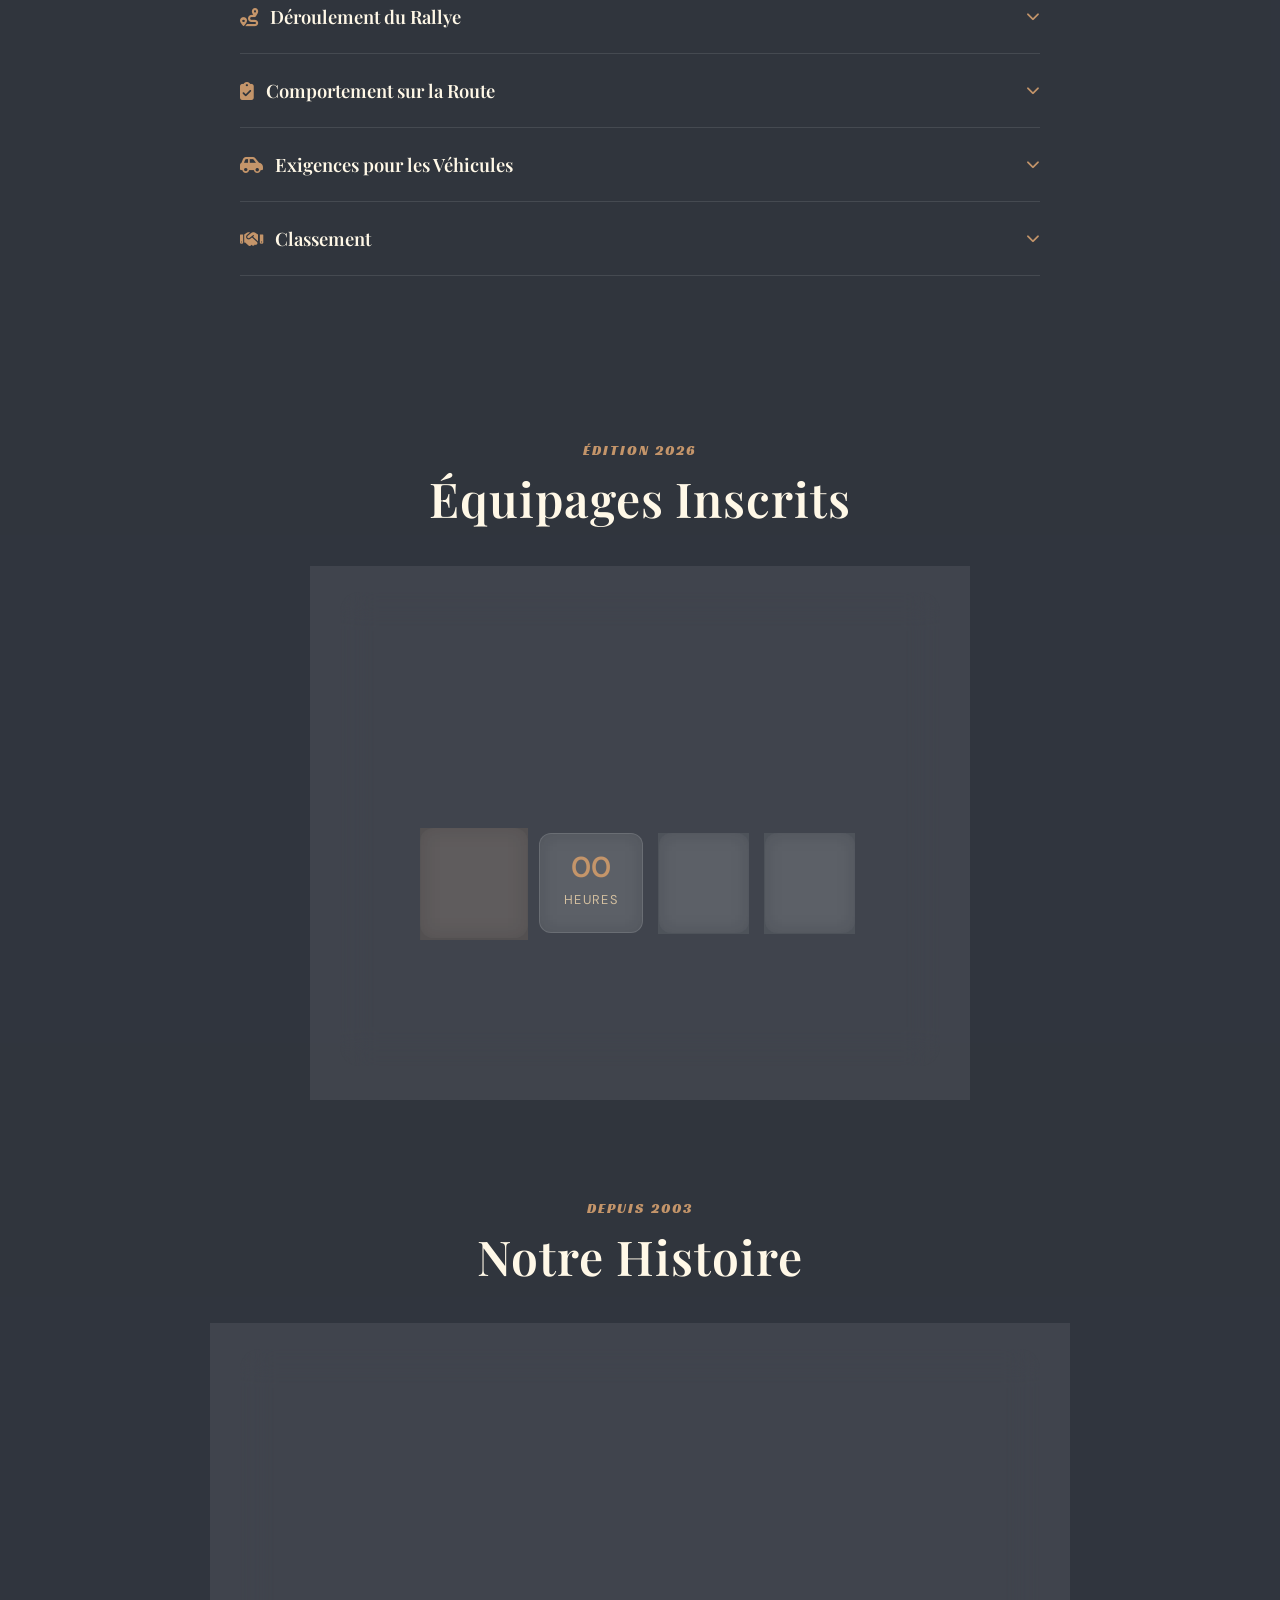
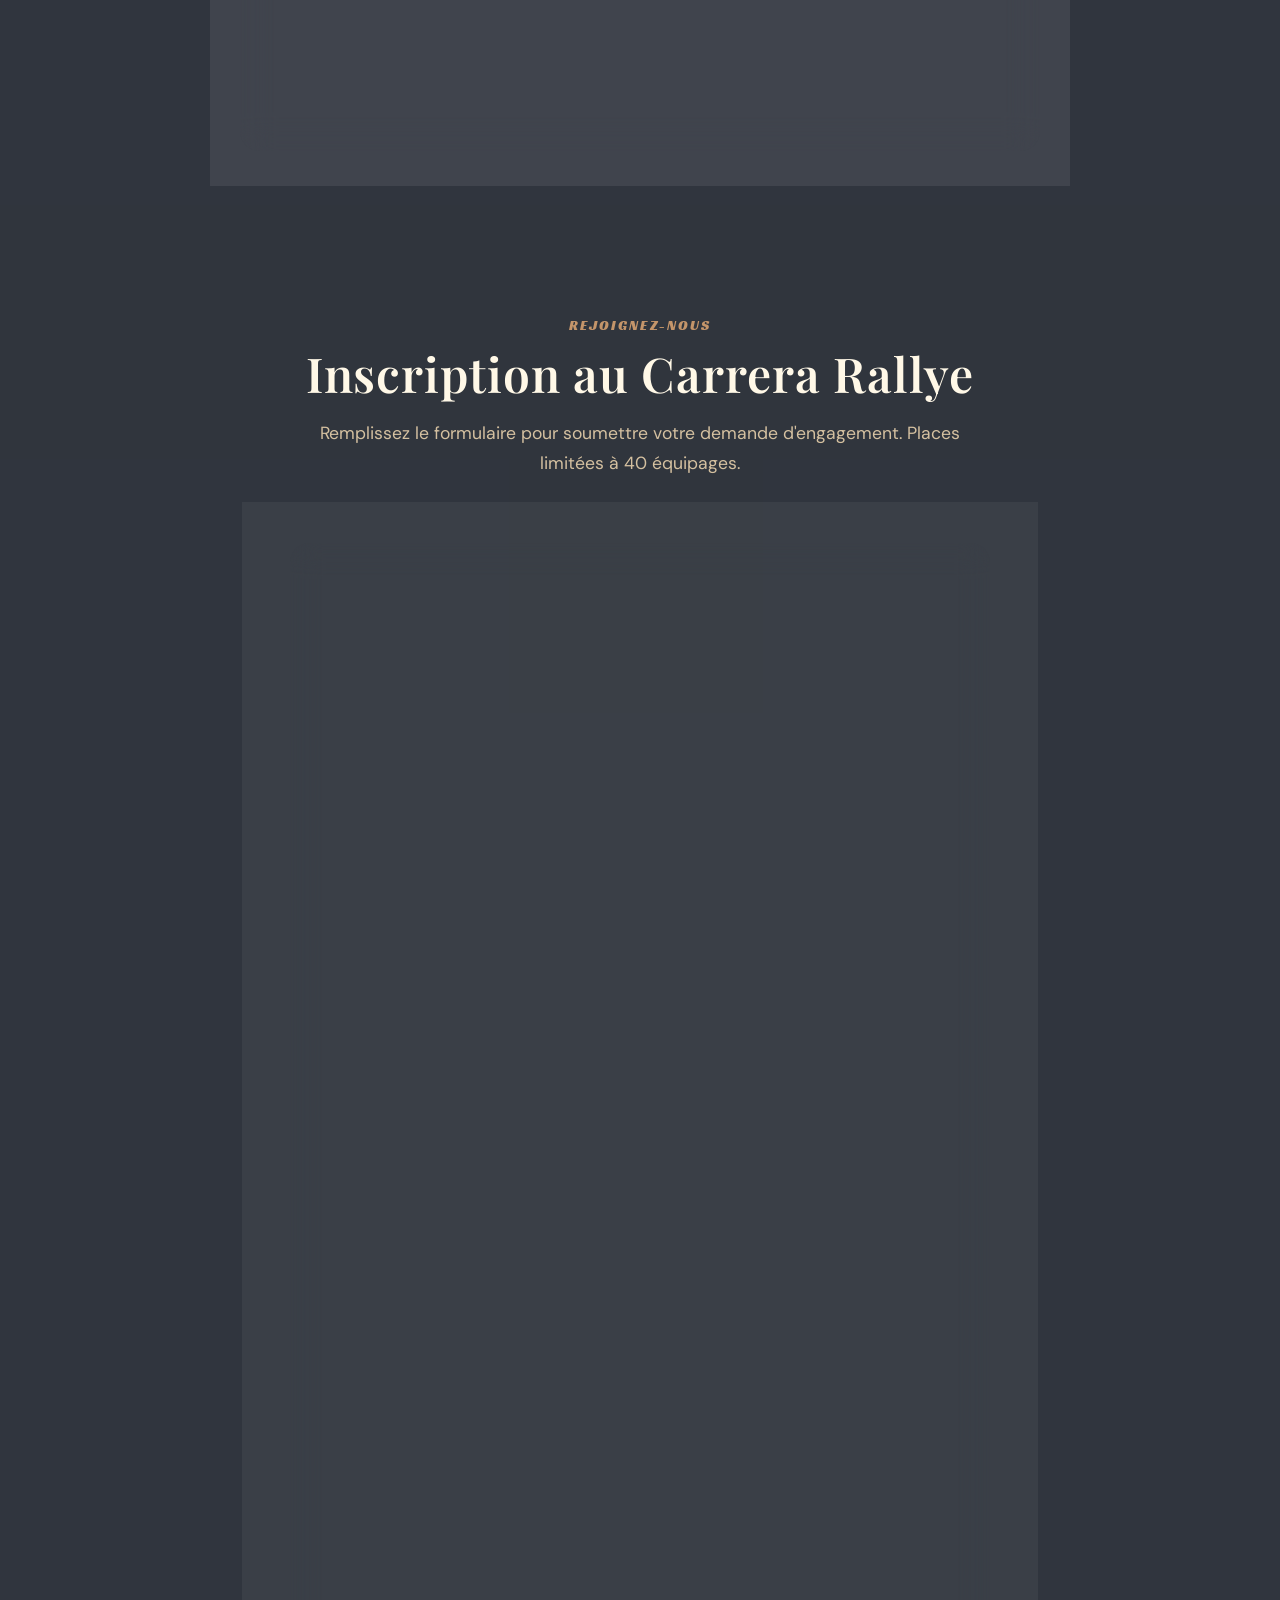
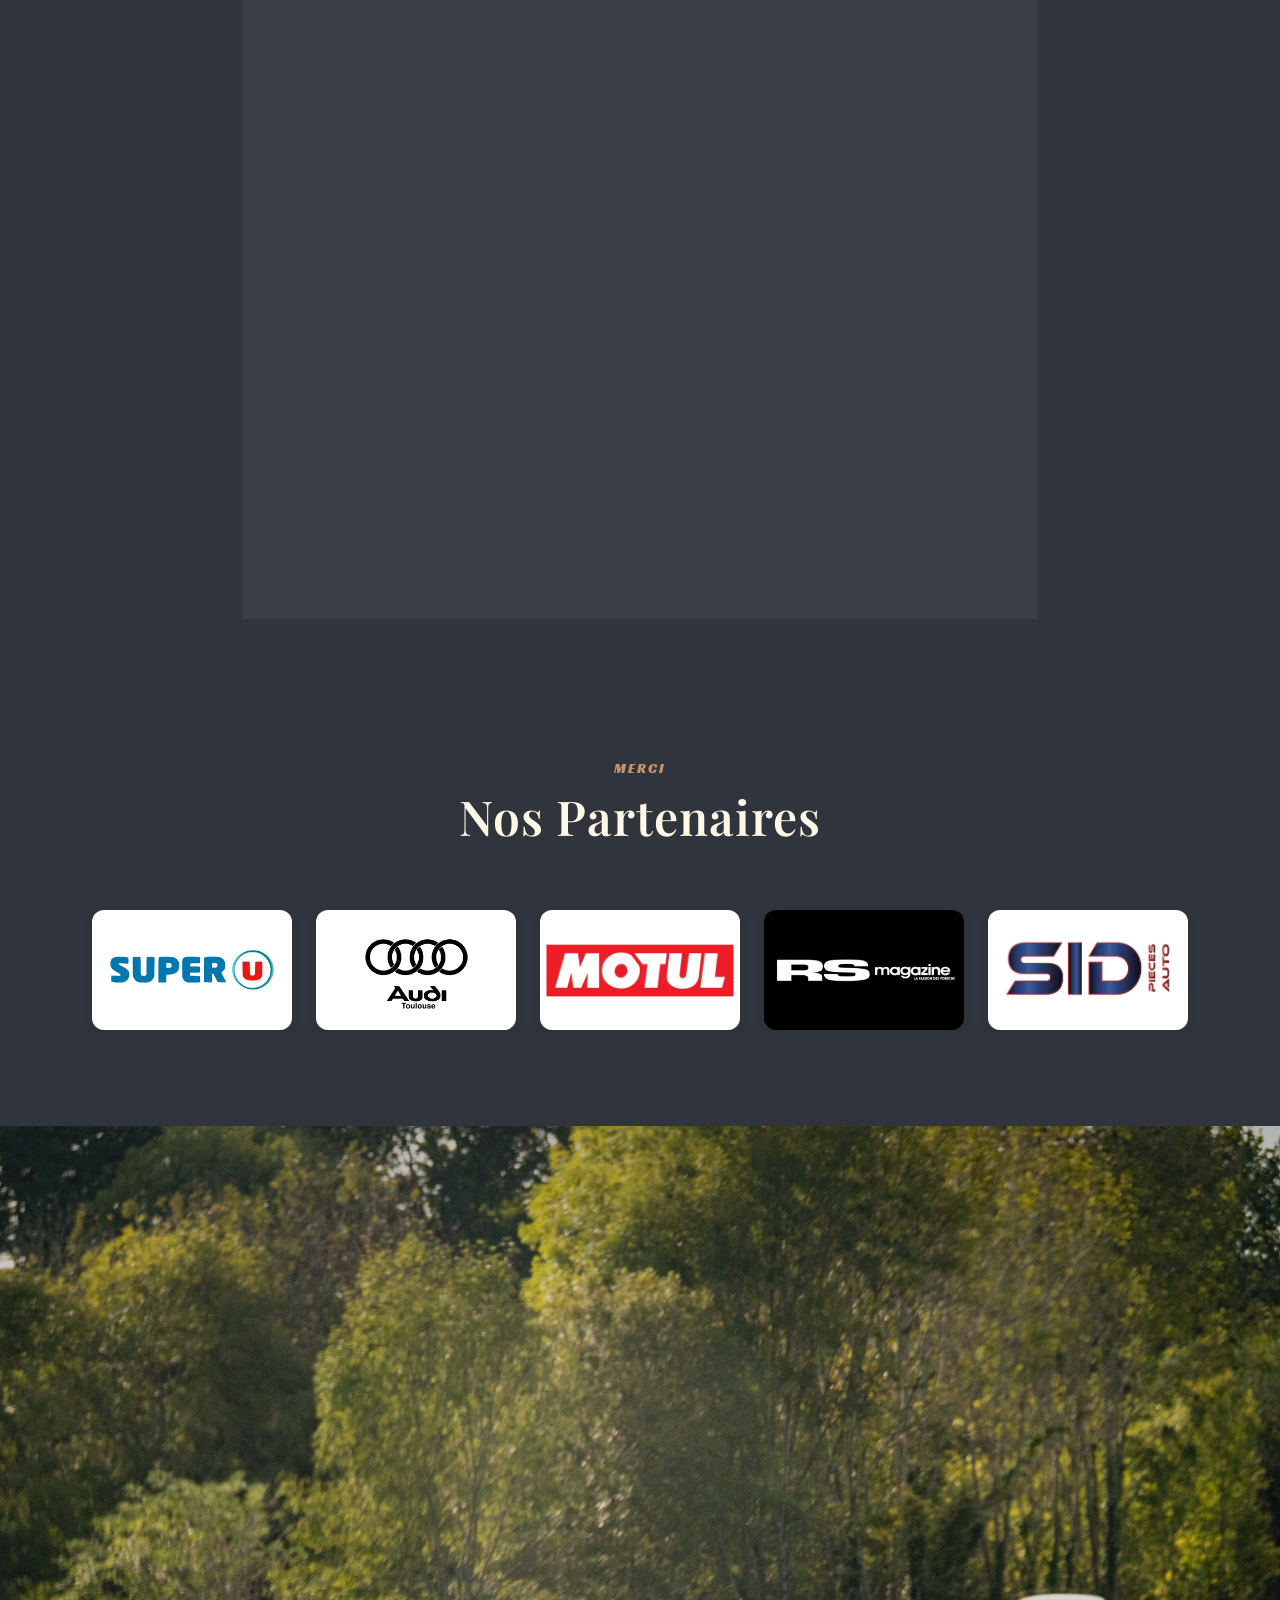
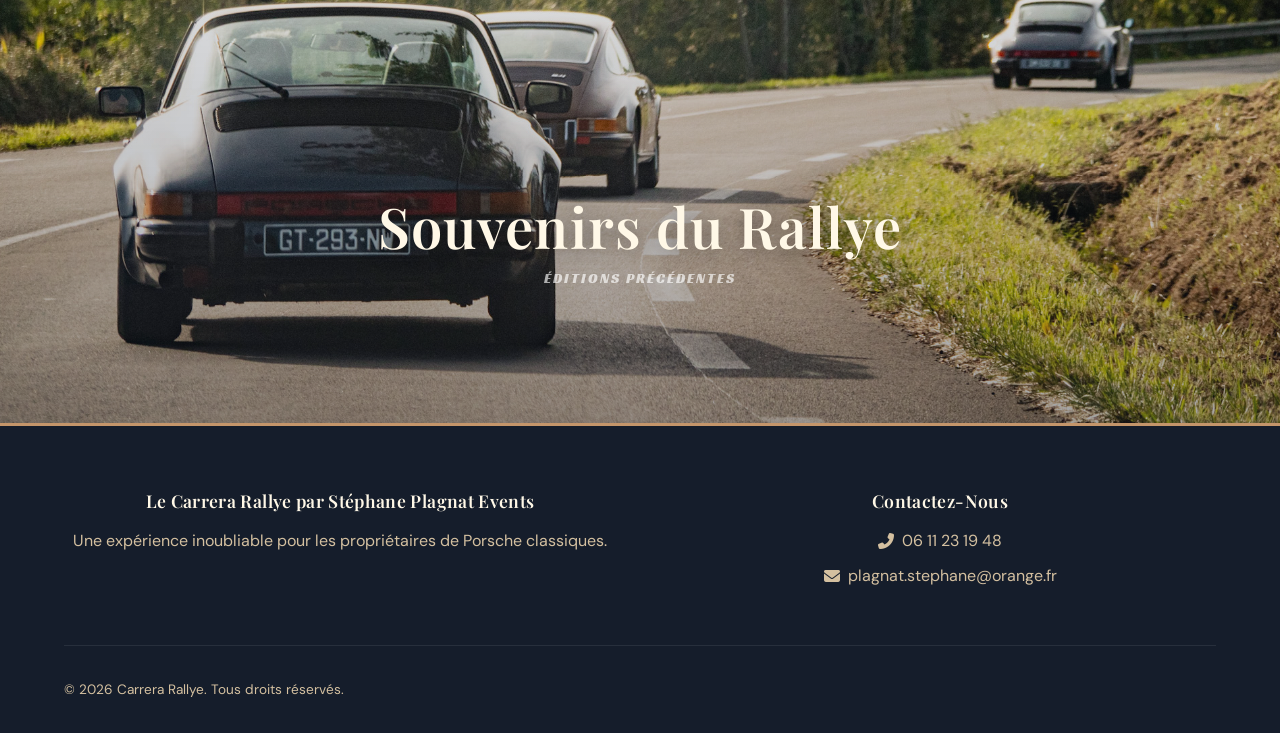
==== commit 75efcb40: "content: add 356 tous modèles, split car list into 2 columns" ====
--- a/index.html
+++ b/index.html
@@ -242,8 +242,8 @@
                 <div class="card" style="justify-content: flex-start;">
                     <div class="card__icon"><i class="fas fa-car"></i></div>
                     <h3 class="card__title">Porsche 1950&ndash;2026</h3>
-                    <ul class="card__list">
-                        <li>356</li>
+                    <ul class="card__list" style="columns: 2; column-gap: 1.5rem;">
+                        <li>356 (tous mod&egrave;les)</li>
                         <li>904</li>
                         <li>906</li>
                         <li>910</li>
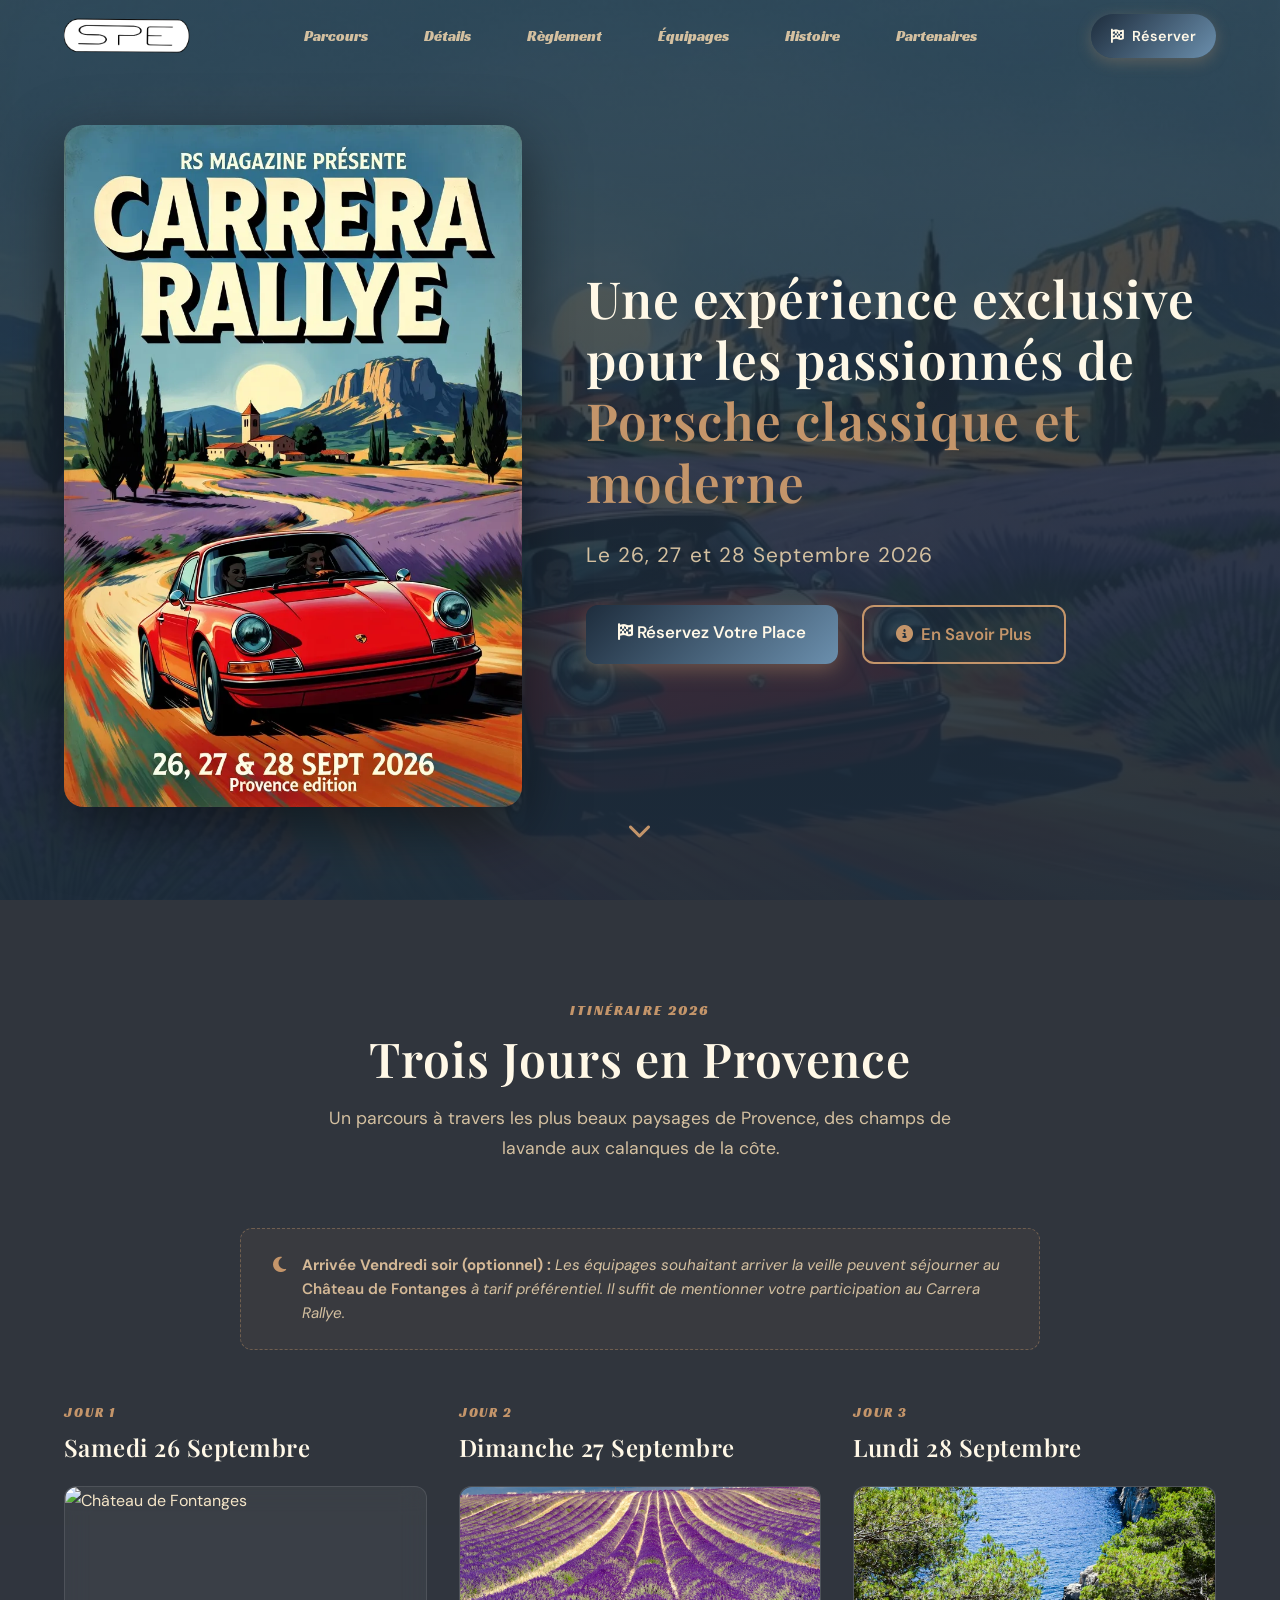
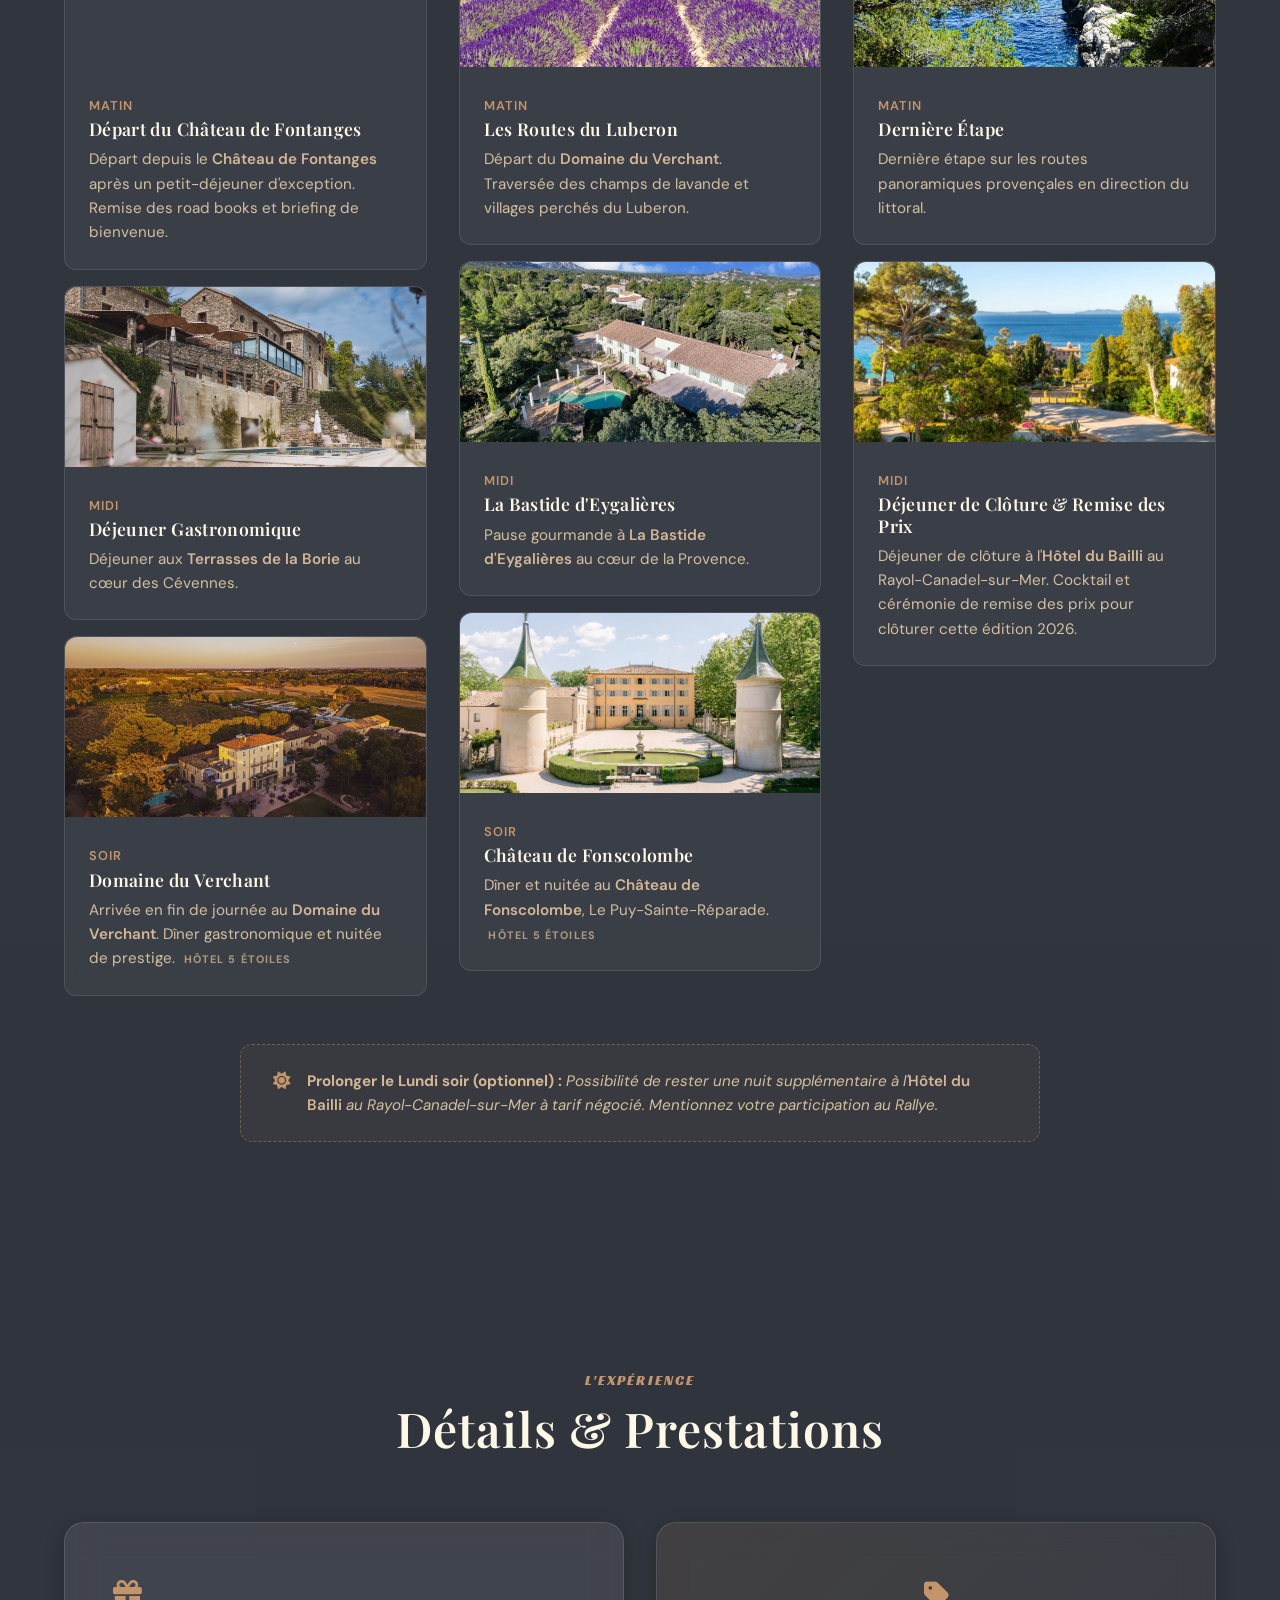
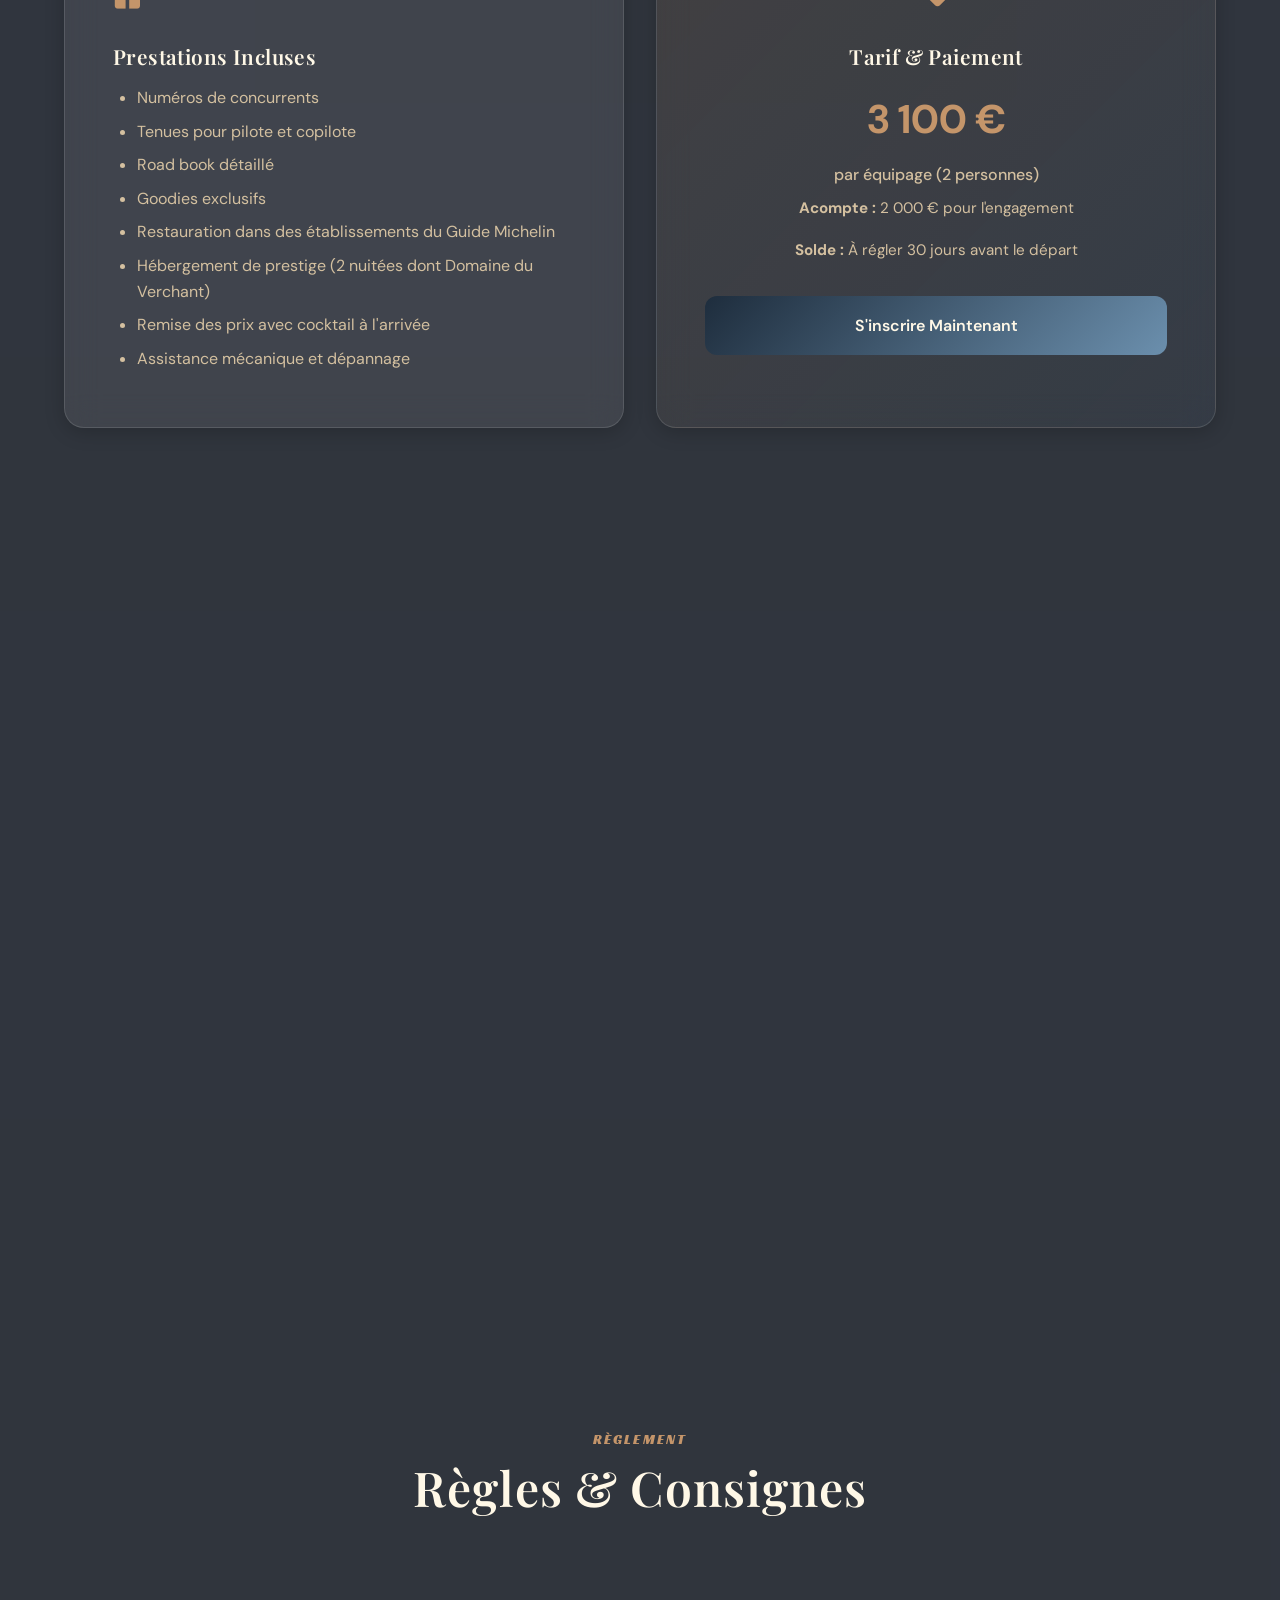
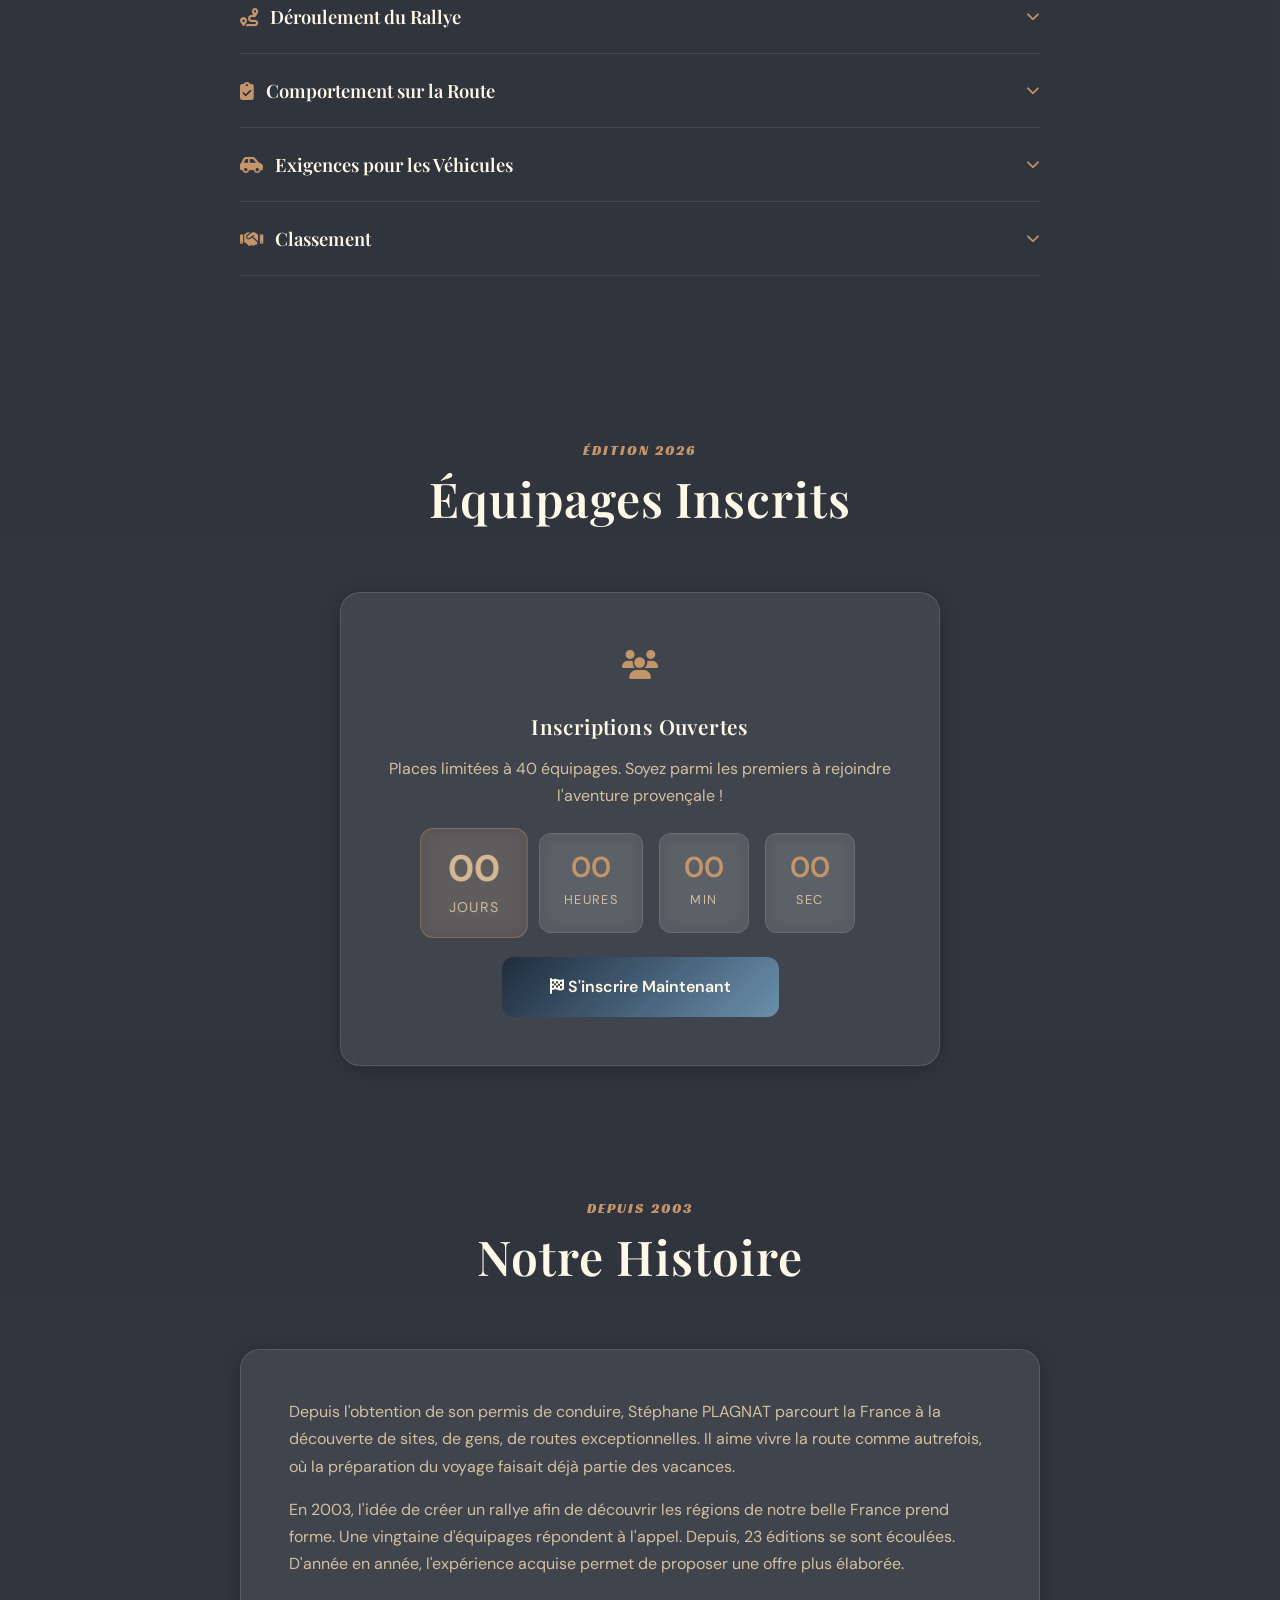
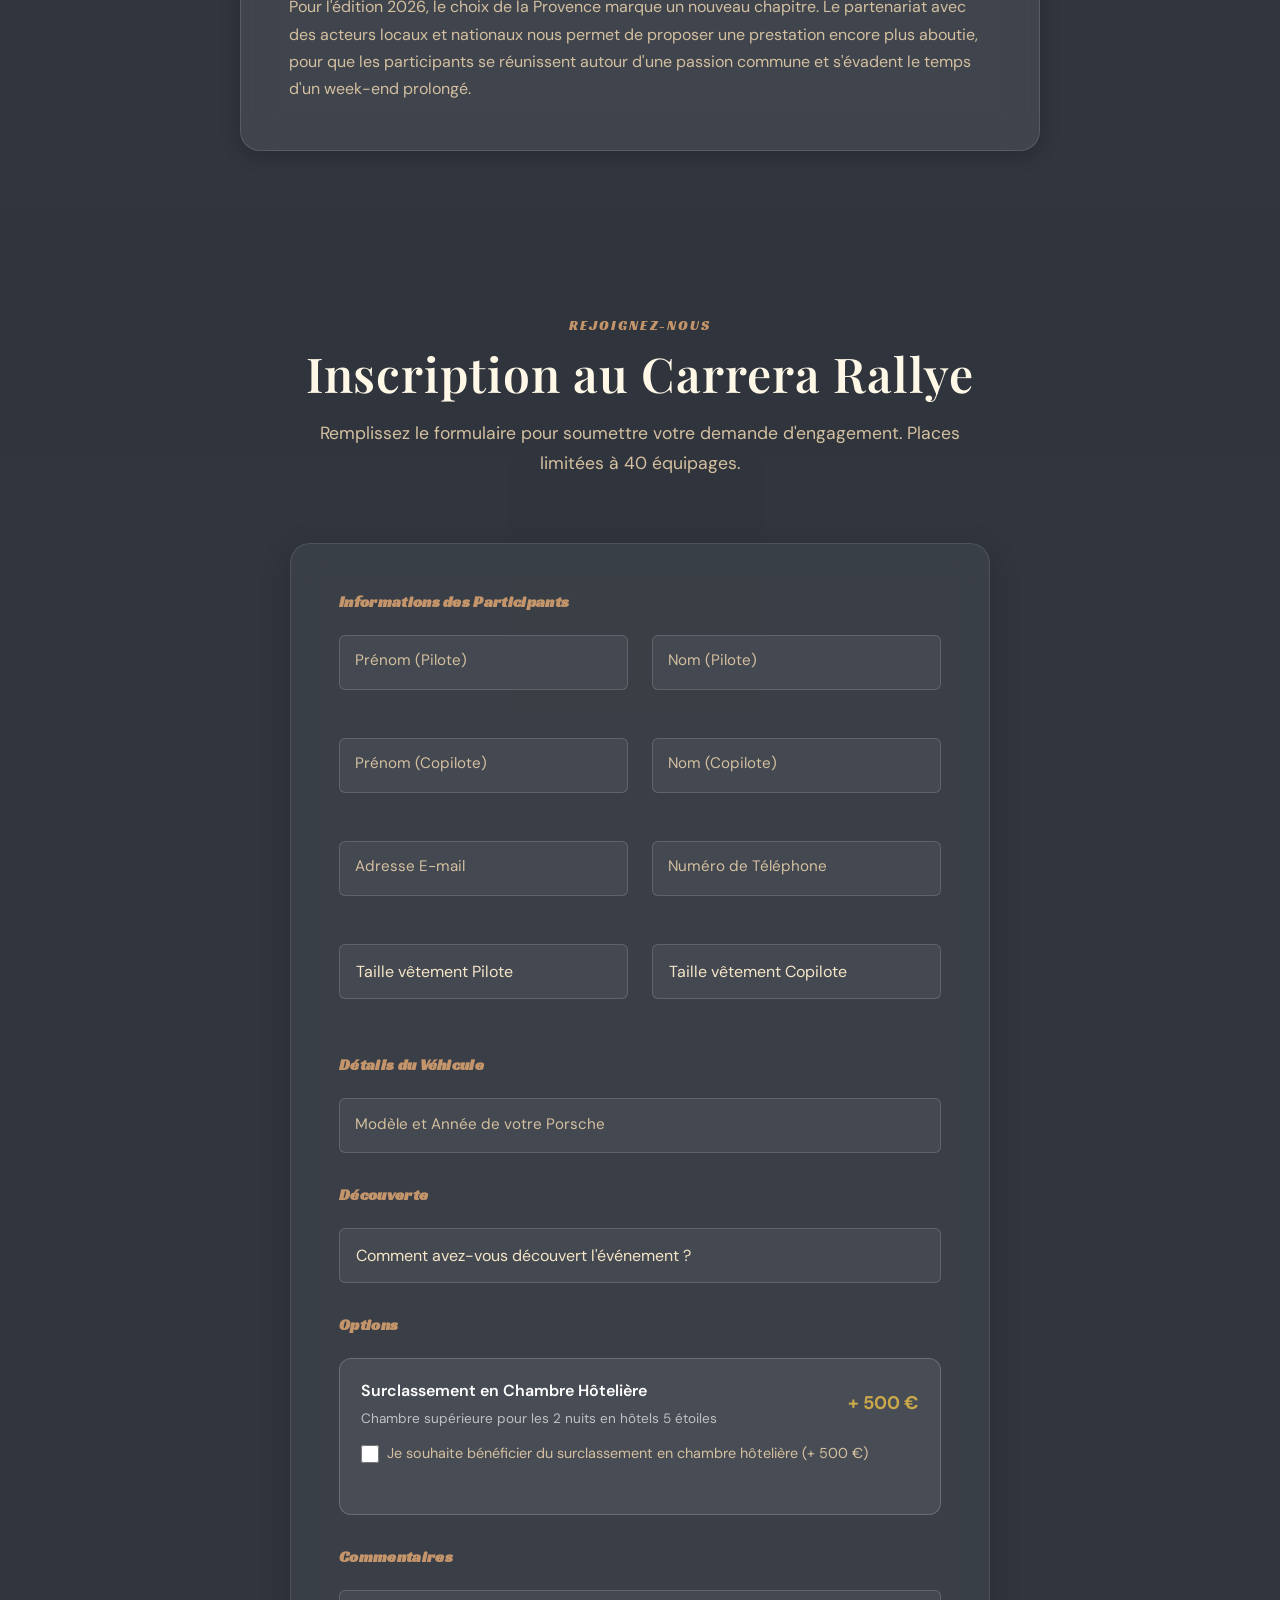
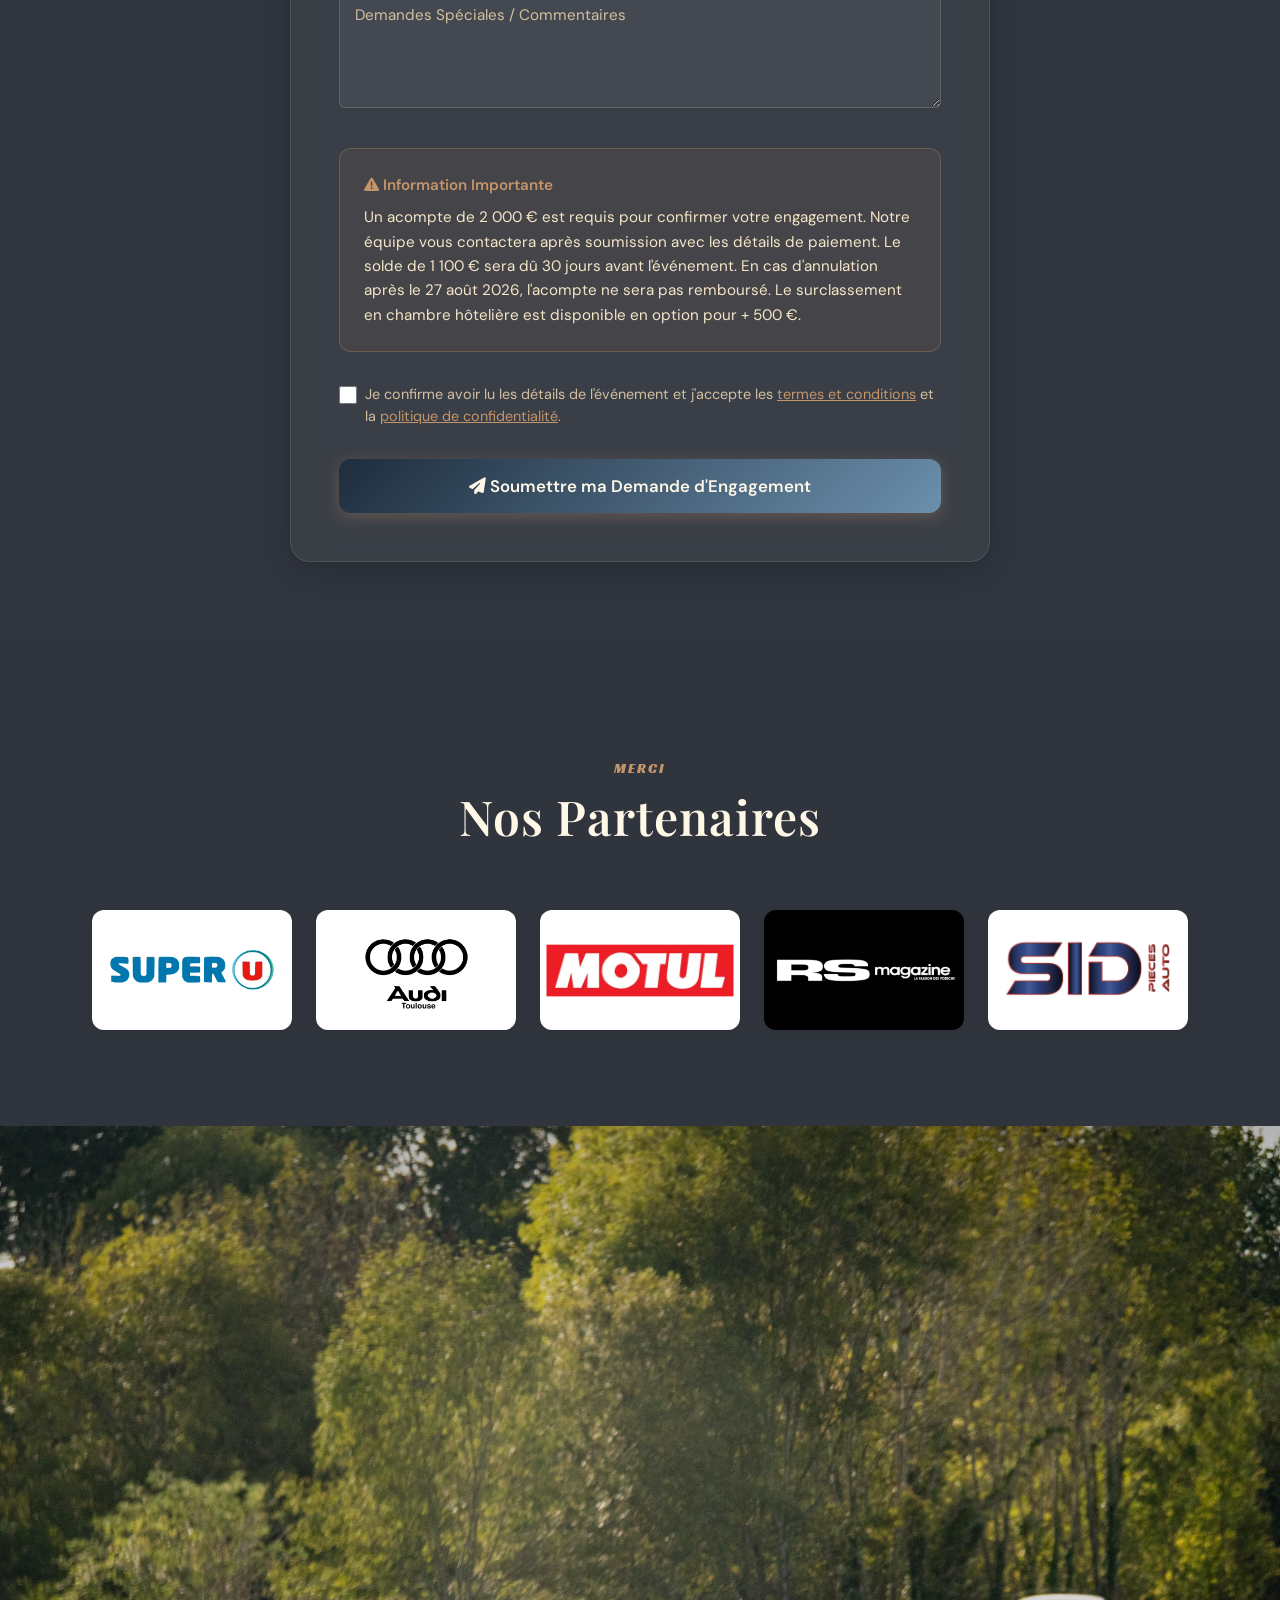
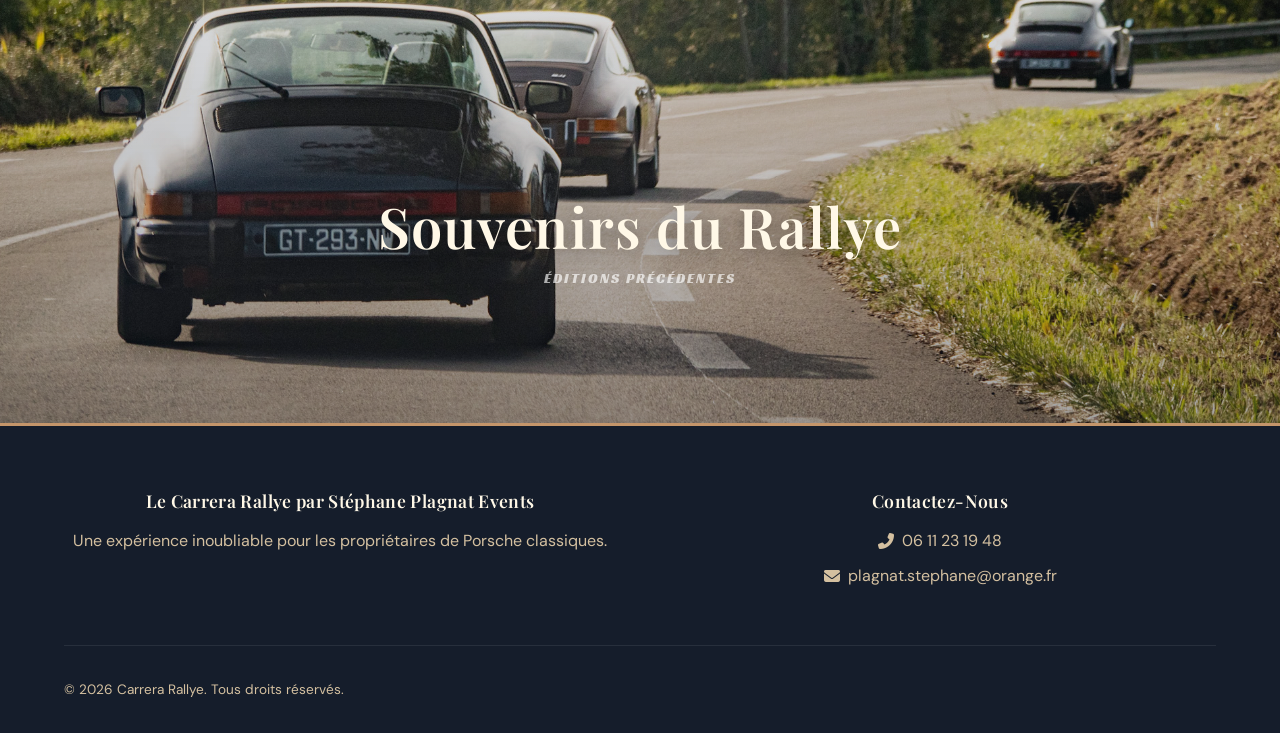
==== commit 663adb3f: "fix: compétiteurs → concurrents in Comportement sur la Route" ====
--- a/index.html
+++ b/index.html
@@ -296,7 +296,7 @@
                         <i class="fas fa-chevron-down"></i>
                     </button>
                     <div class="accordion__content">
-                        <div class="accordion__content-inner">Un comportement irr&eacute;prochable sur la route est exig&eacute; de tous les participants. Le rallye se d&eacute;roulant sur des routes publiques ouvertes &agrave; la circulation, le respect scrupuleux du Code de la Route est imp&eacute;ratif. Les participants doivent faire preuve d'une attitude exemplaire envers les autres usagers et leurs coll&egrave;gues comp&eacute;titeurs.</div>
+                        <div class="accordion__content-inner">Un comportement irr&eacute;prochable sur la route est exig&eacute; de tous les participants. Le rallye se d&eacute;roulant sur des routes publiques ouvertes &agrave; la circulation, le respect scrupuleux du Code de la Route est imp&eacute;ratif. Les participants doivent faire preuve d'une attitude exemplaire envers les autres usagers et leurs coll&egrave;gues concurrents.</div>
                     </div>
                 </div>
                 <div class="accordion__item">
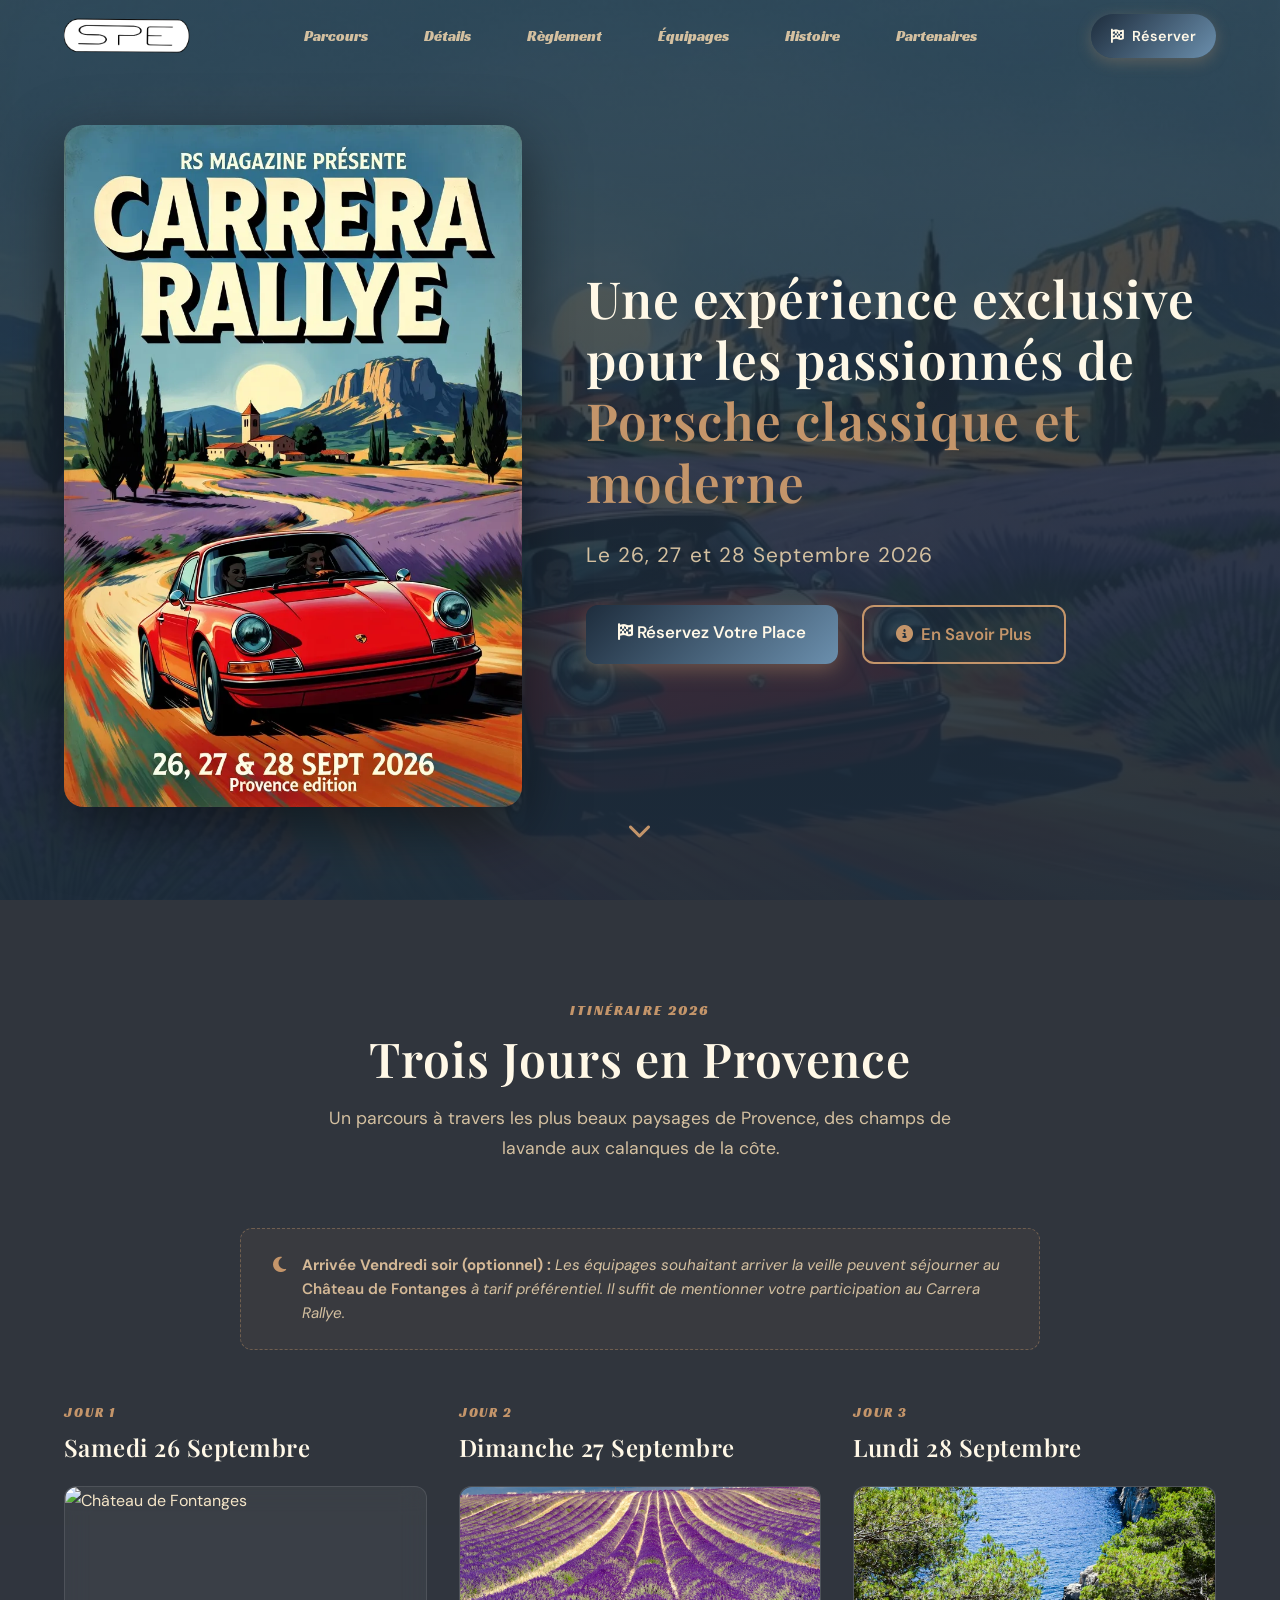
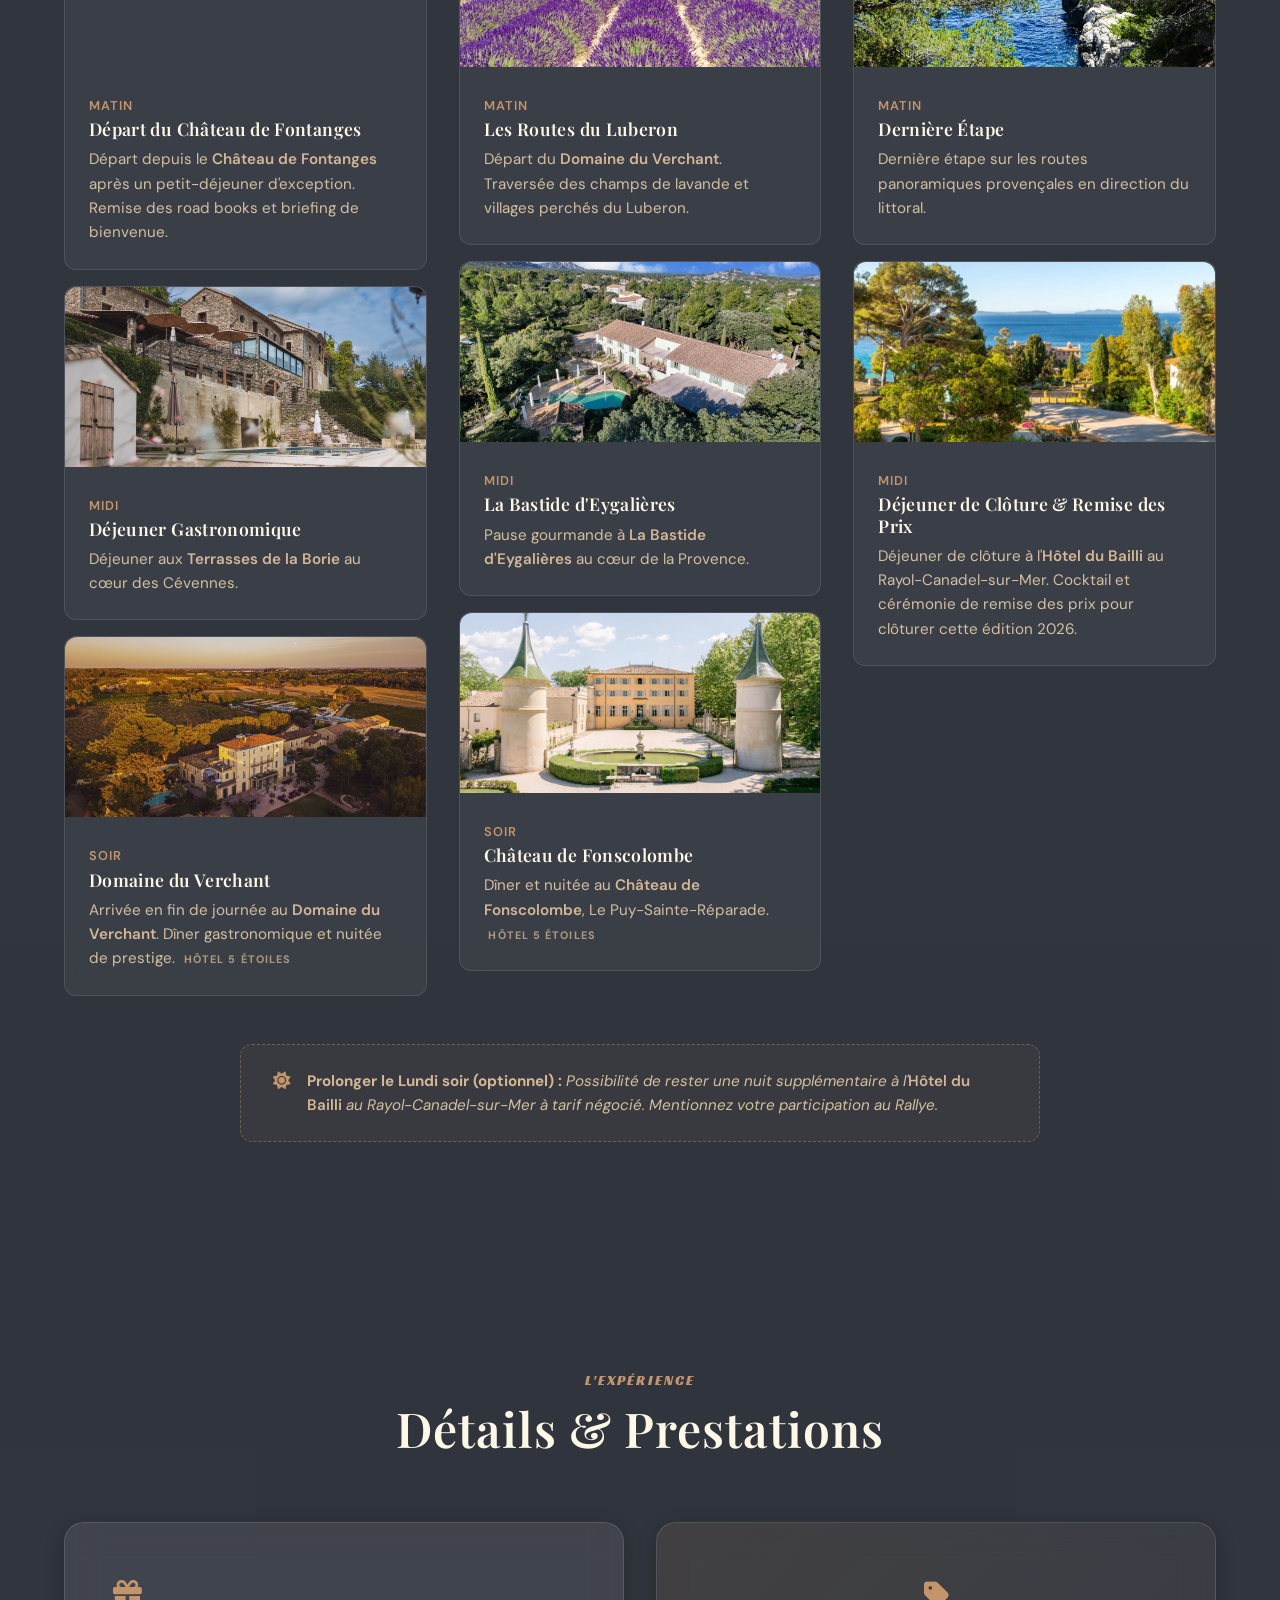
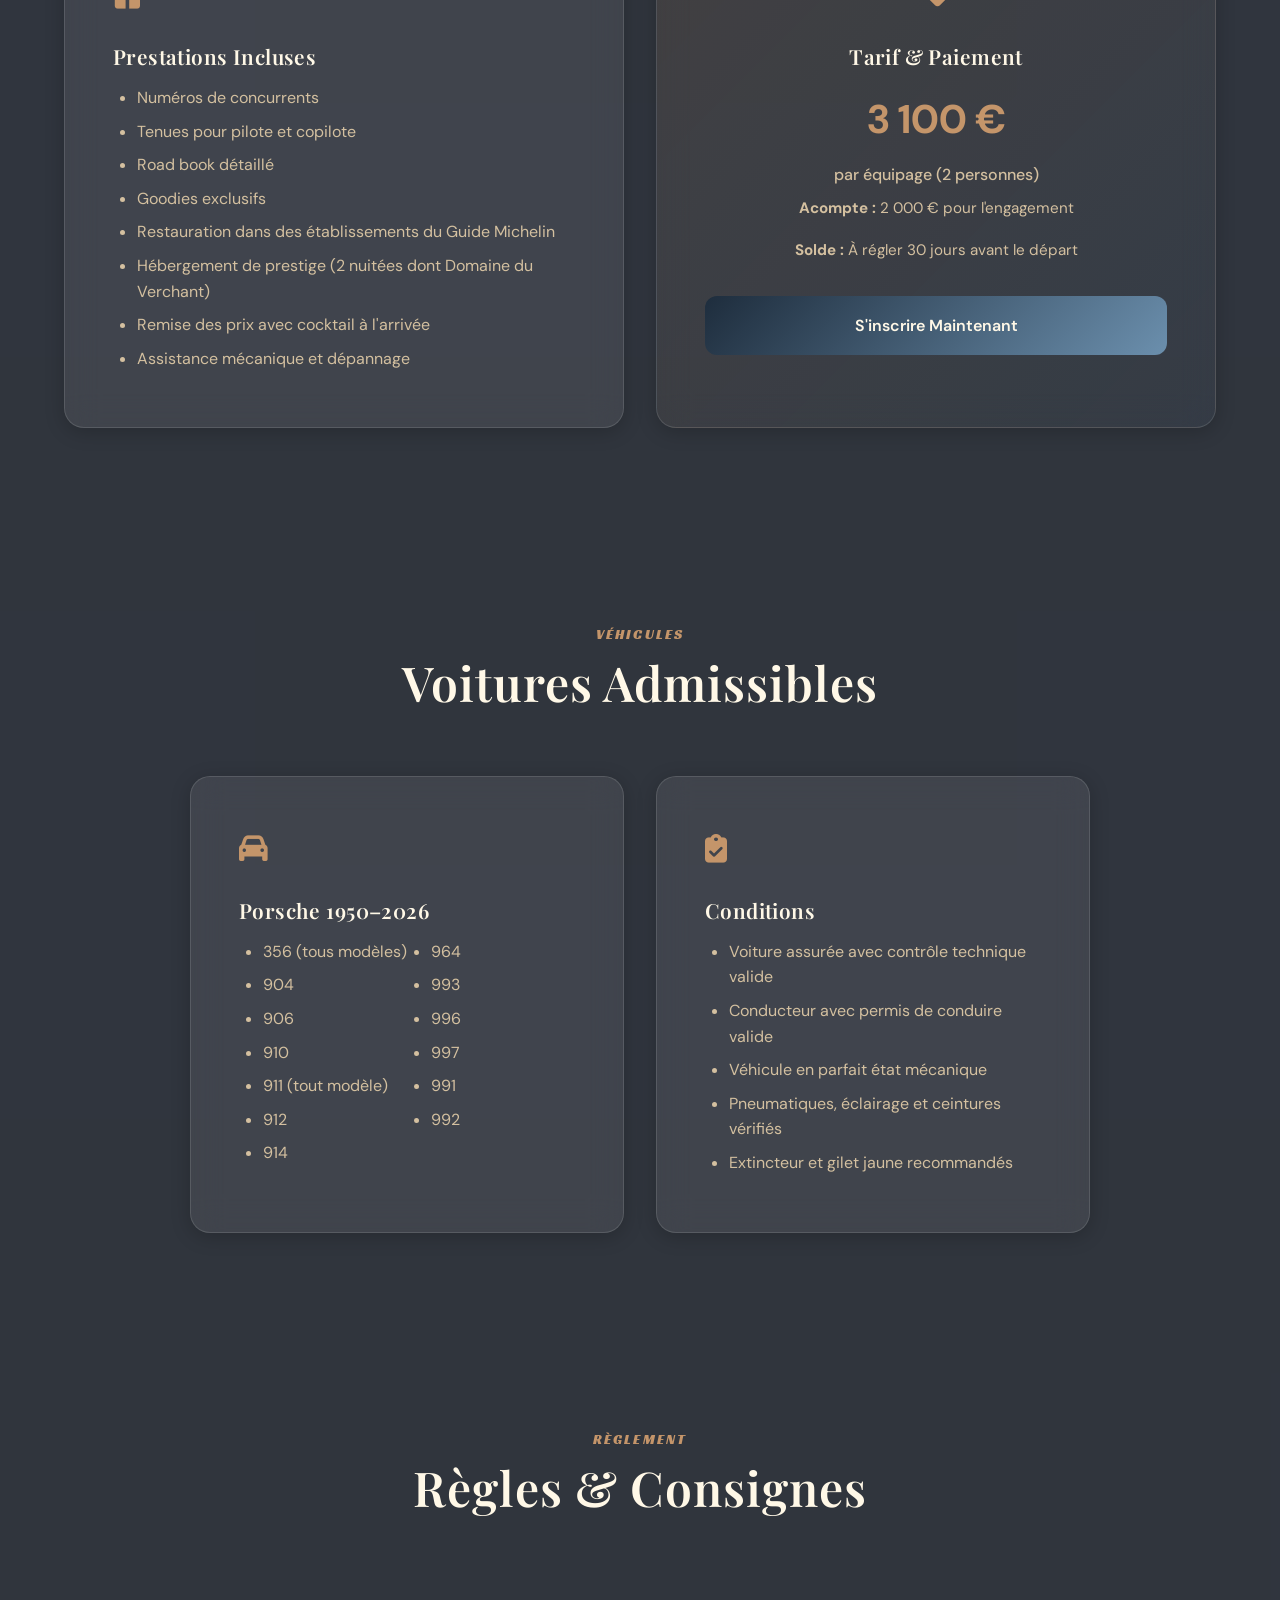
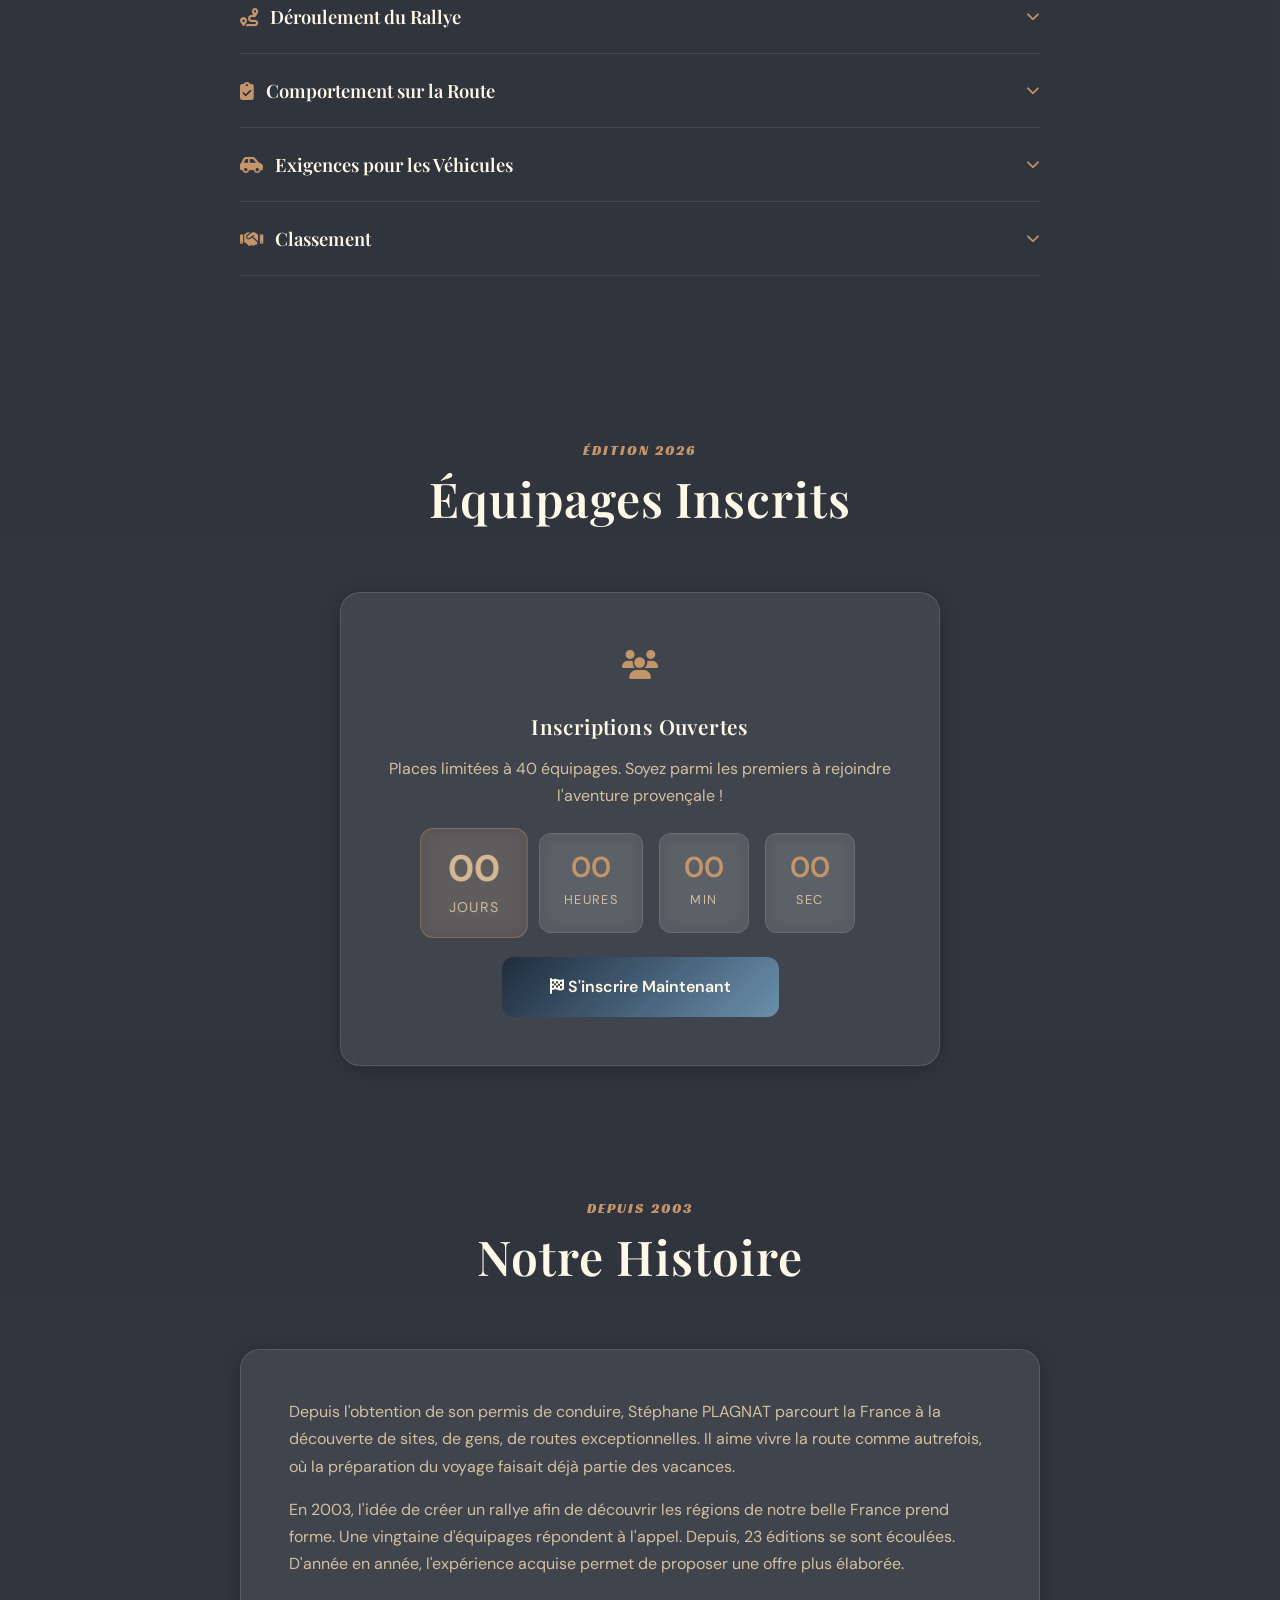
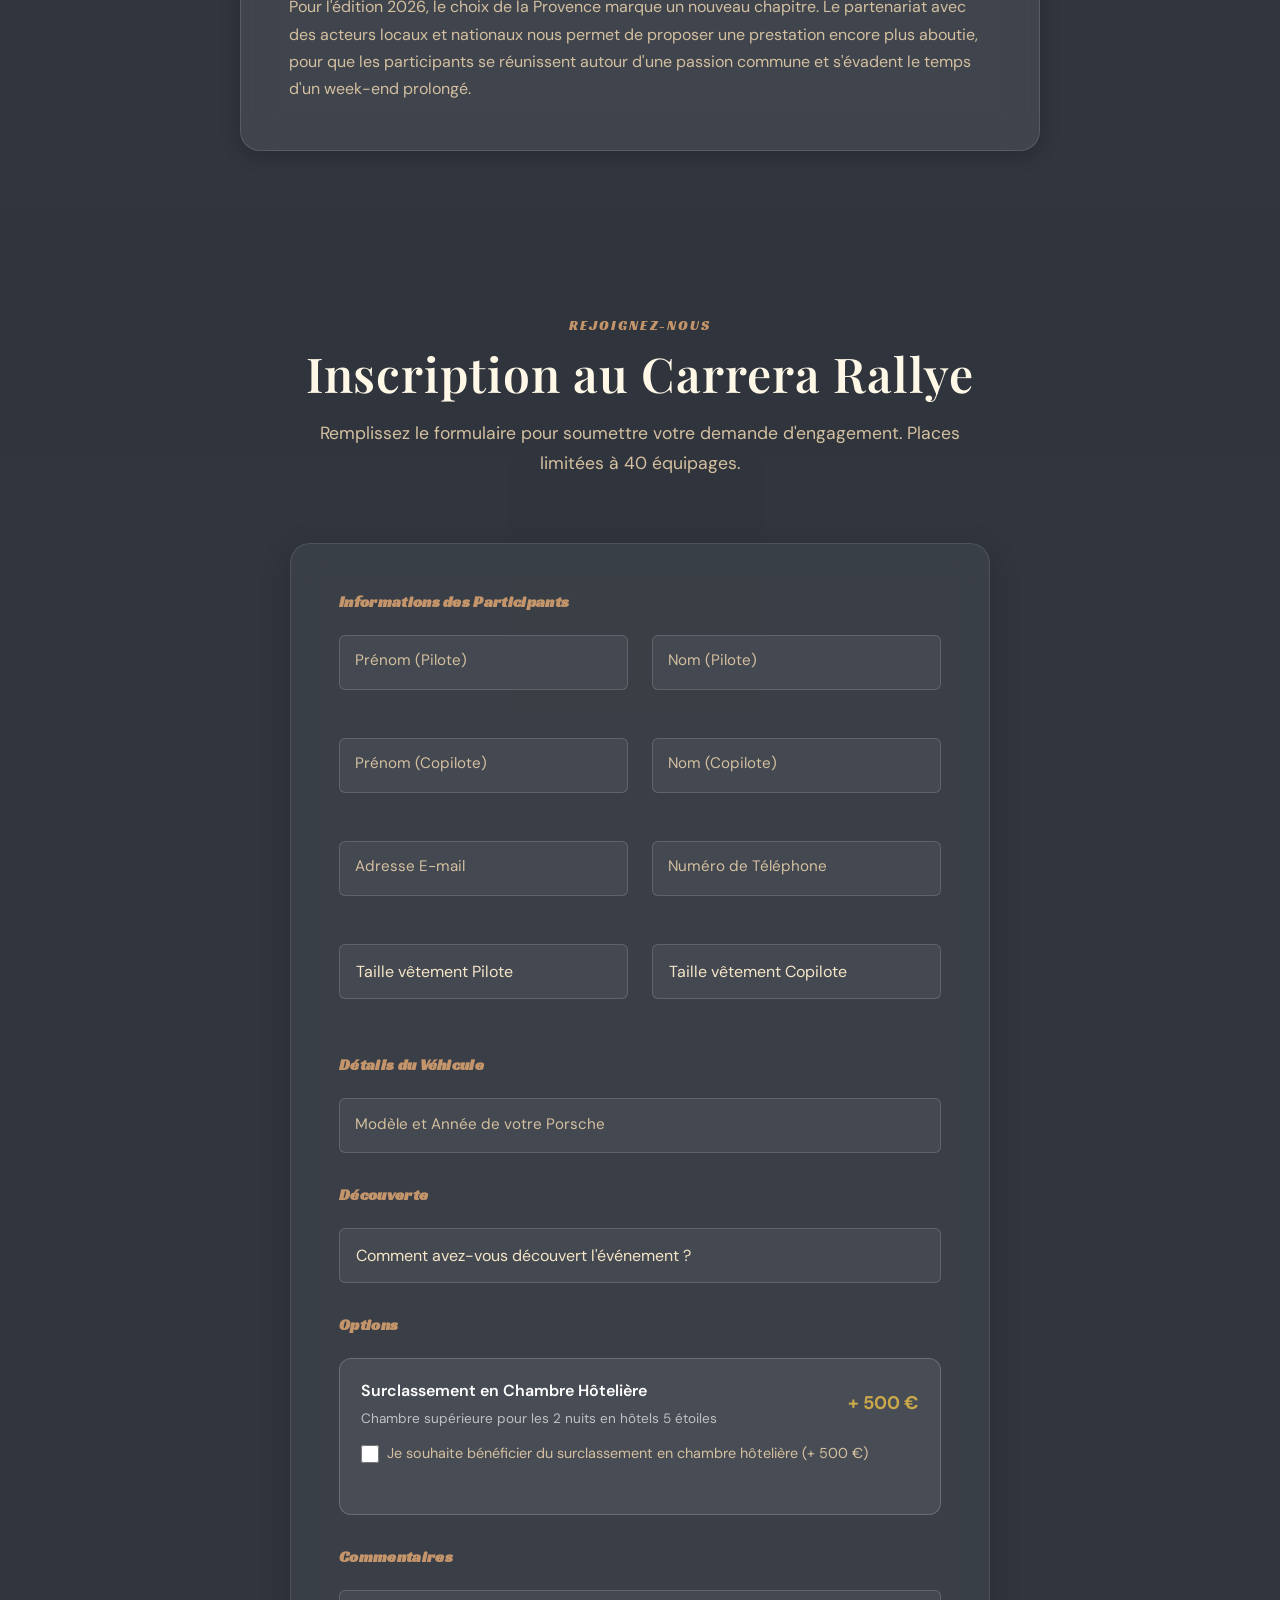
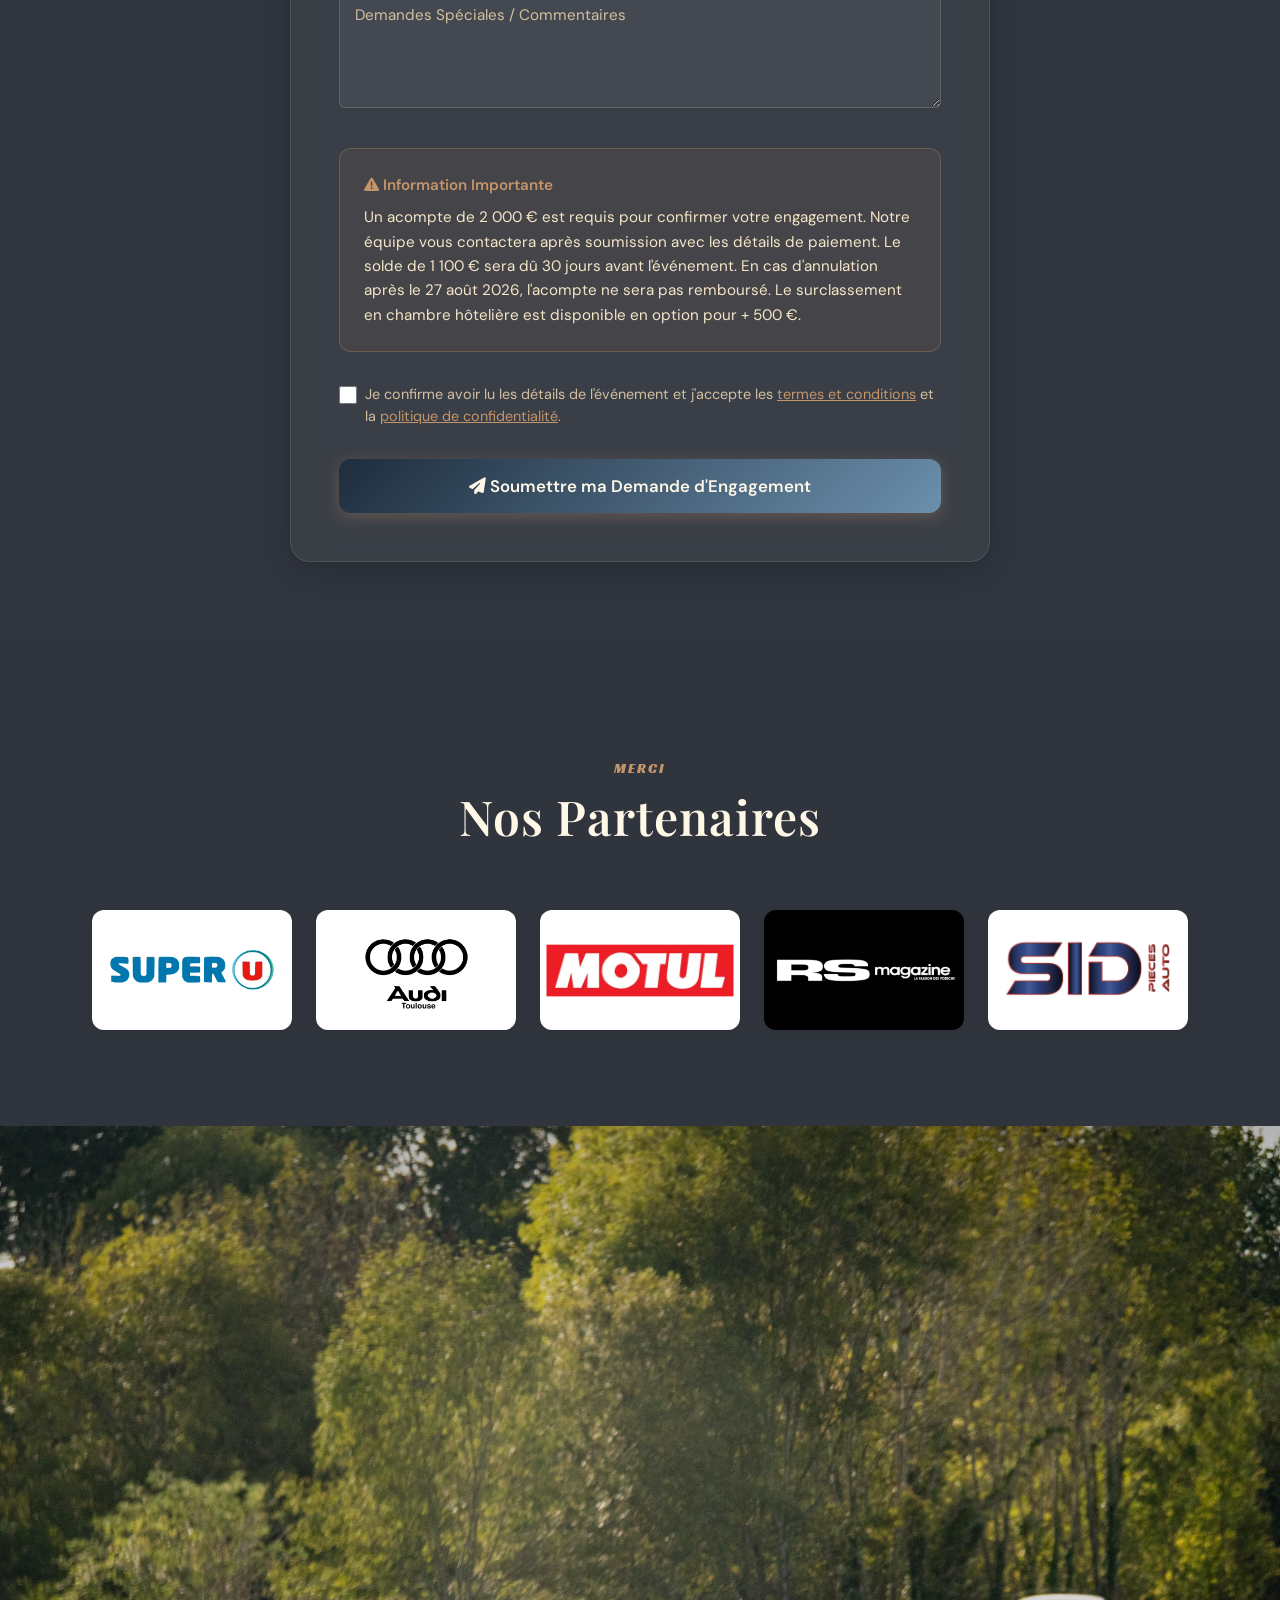
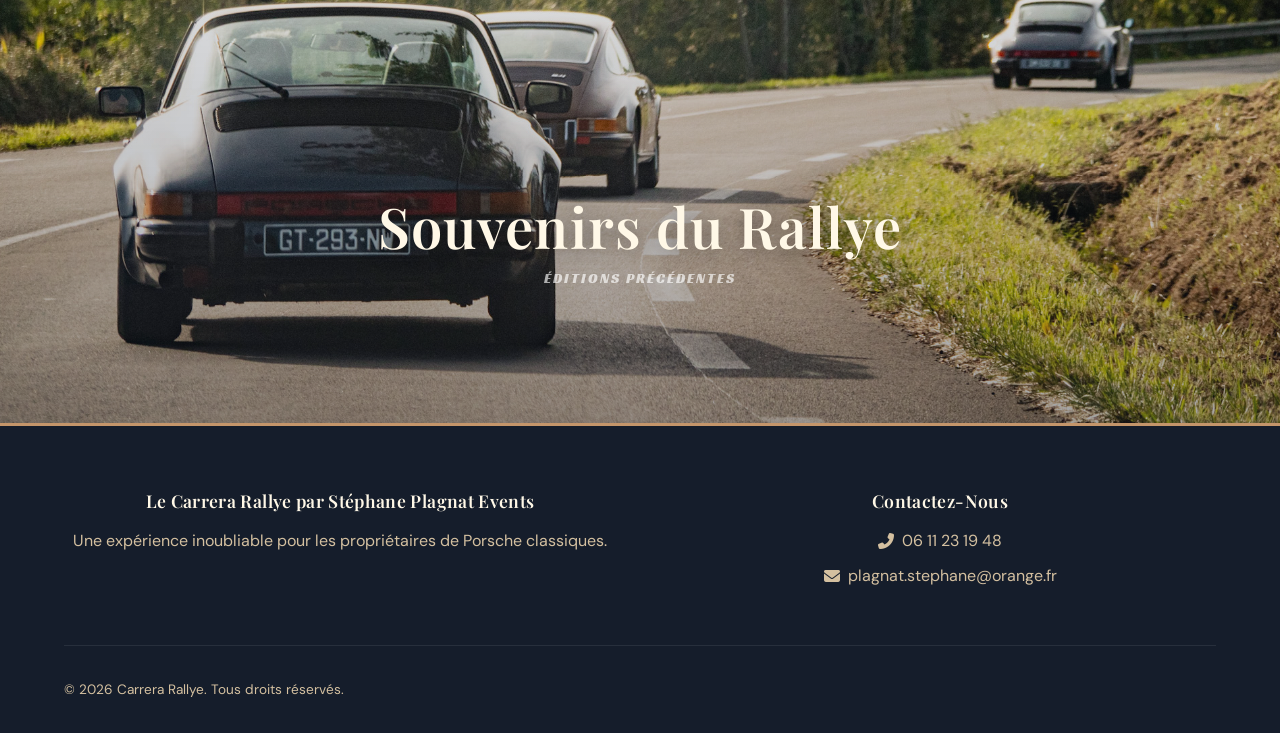
==== commit 69ba7dde: "fix: remove 'collègues' before concurrents" ====
--- a/index.html
+++ b/index.html
@@ -296,7 +296,7 @@
                         <i class="fas fa-chevron-down"></i>
                     </button>
                     <div class="accordion__content">
-                        <div class="accordion__content-inner">Un comportement irr&eacute;prochable sur la route est exig&eacute; de tous les participants. Le rallye se d&eacute;roulant sur des routes publiques ouvertes &agrave; la circulation, le respect scrupuleux du Code de la Route est imp&eacute;ratif. Les participants doivent faire preuve d'une attitude exemplaire envers les autres usagers et leurs coll&egrave;gues concurrents.</div>
+                        <div class="accordion__content-inner">Un comportement irr&eacute;prochable sur la route est exig&eacute; de tous les participants. Le rallye se d&eacute;roulant sur des routes publiques ouvertes &agrave; la circulation, le respect scrupuleux du Code de la Route est imp&eacute;ratif. Les participants doivent faire preuve d'une attitude exemplaire envers les autres usagers et leurs concurrents.</div>
                     </div>
                 </div>
                 <div class="accordion__item">
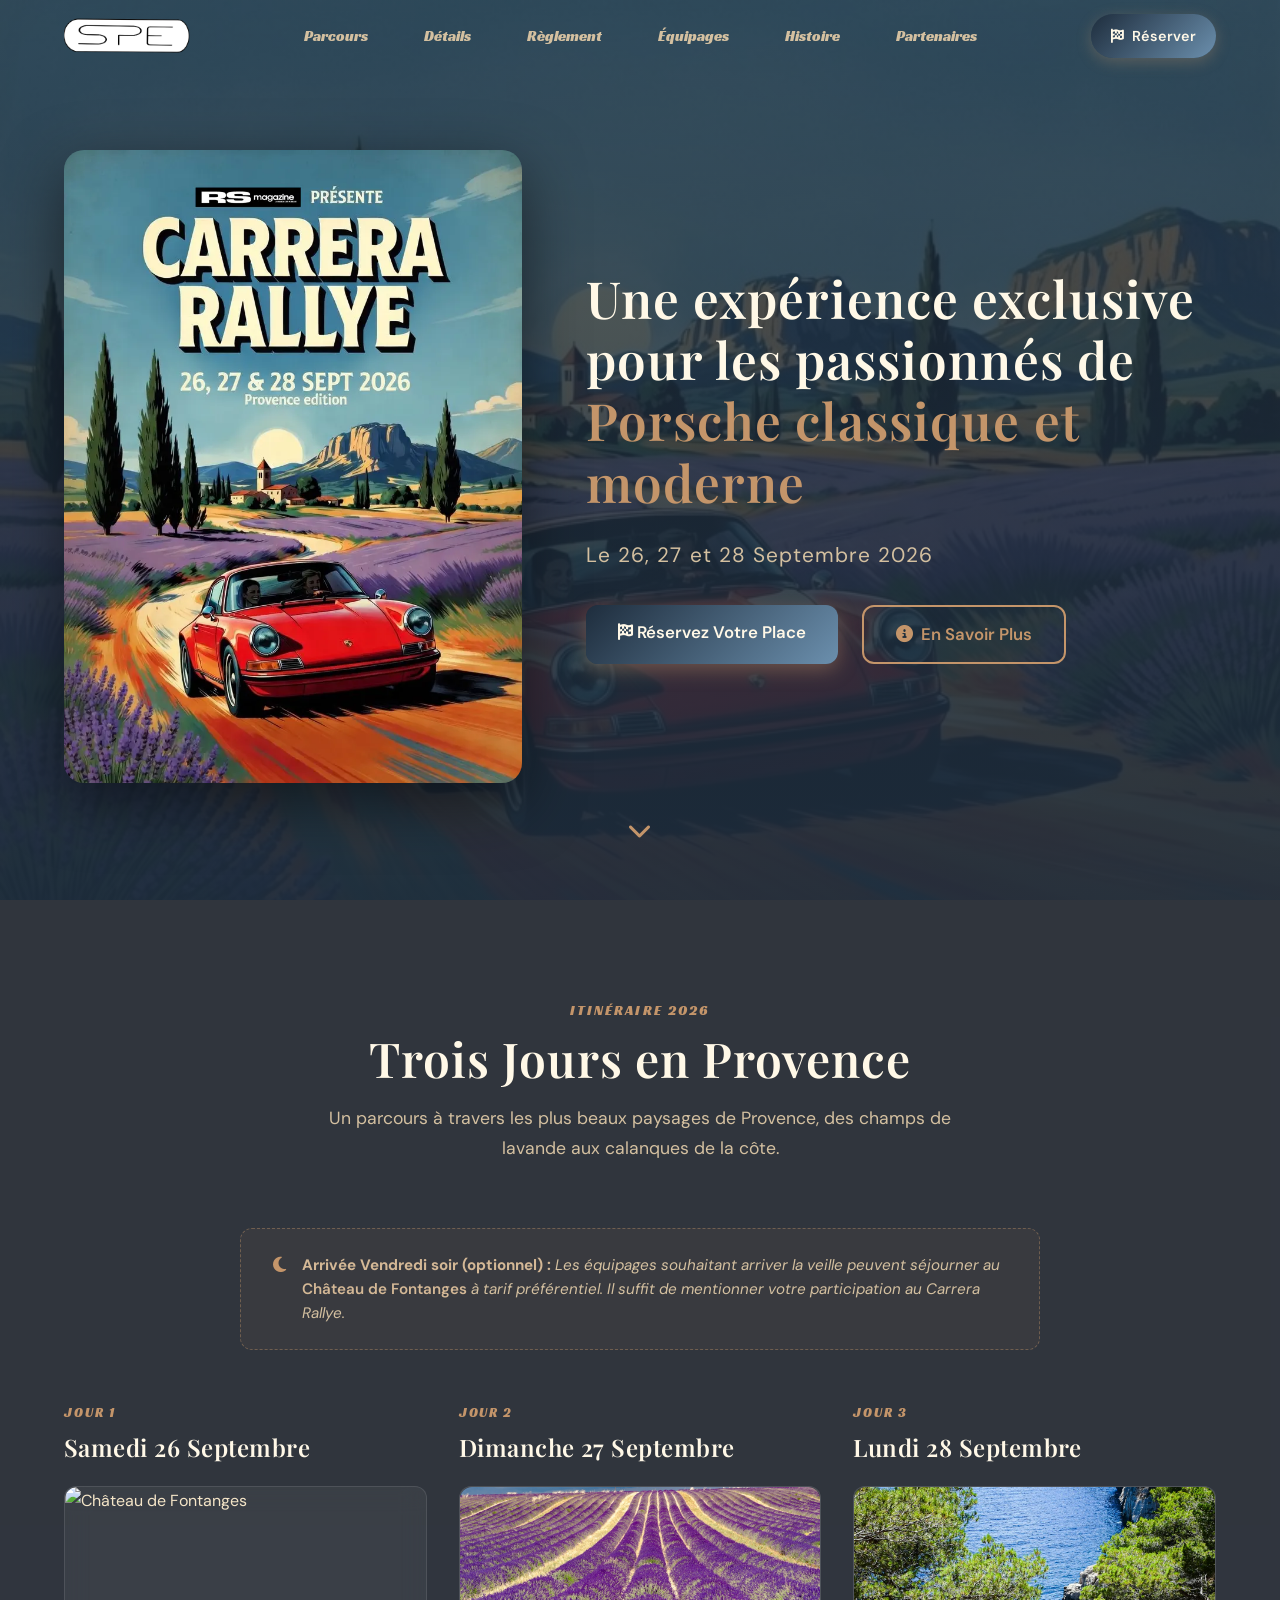
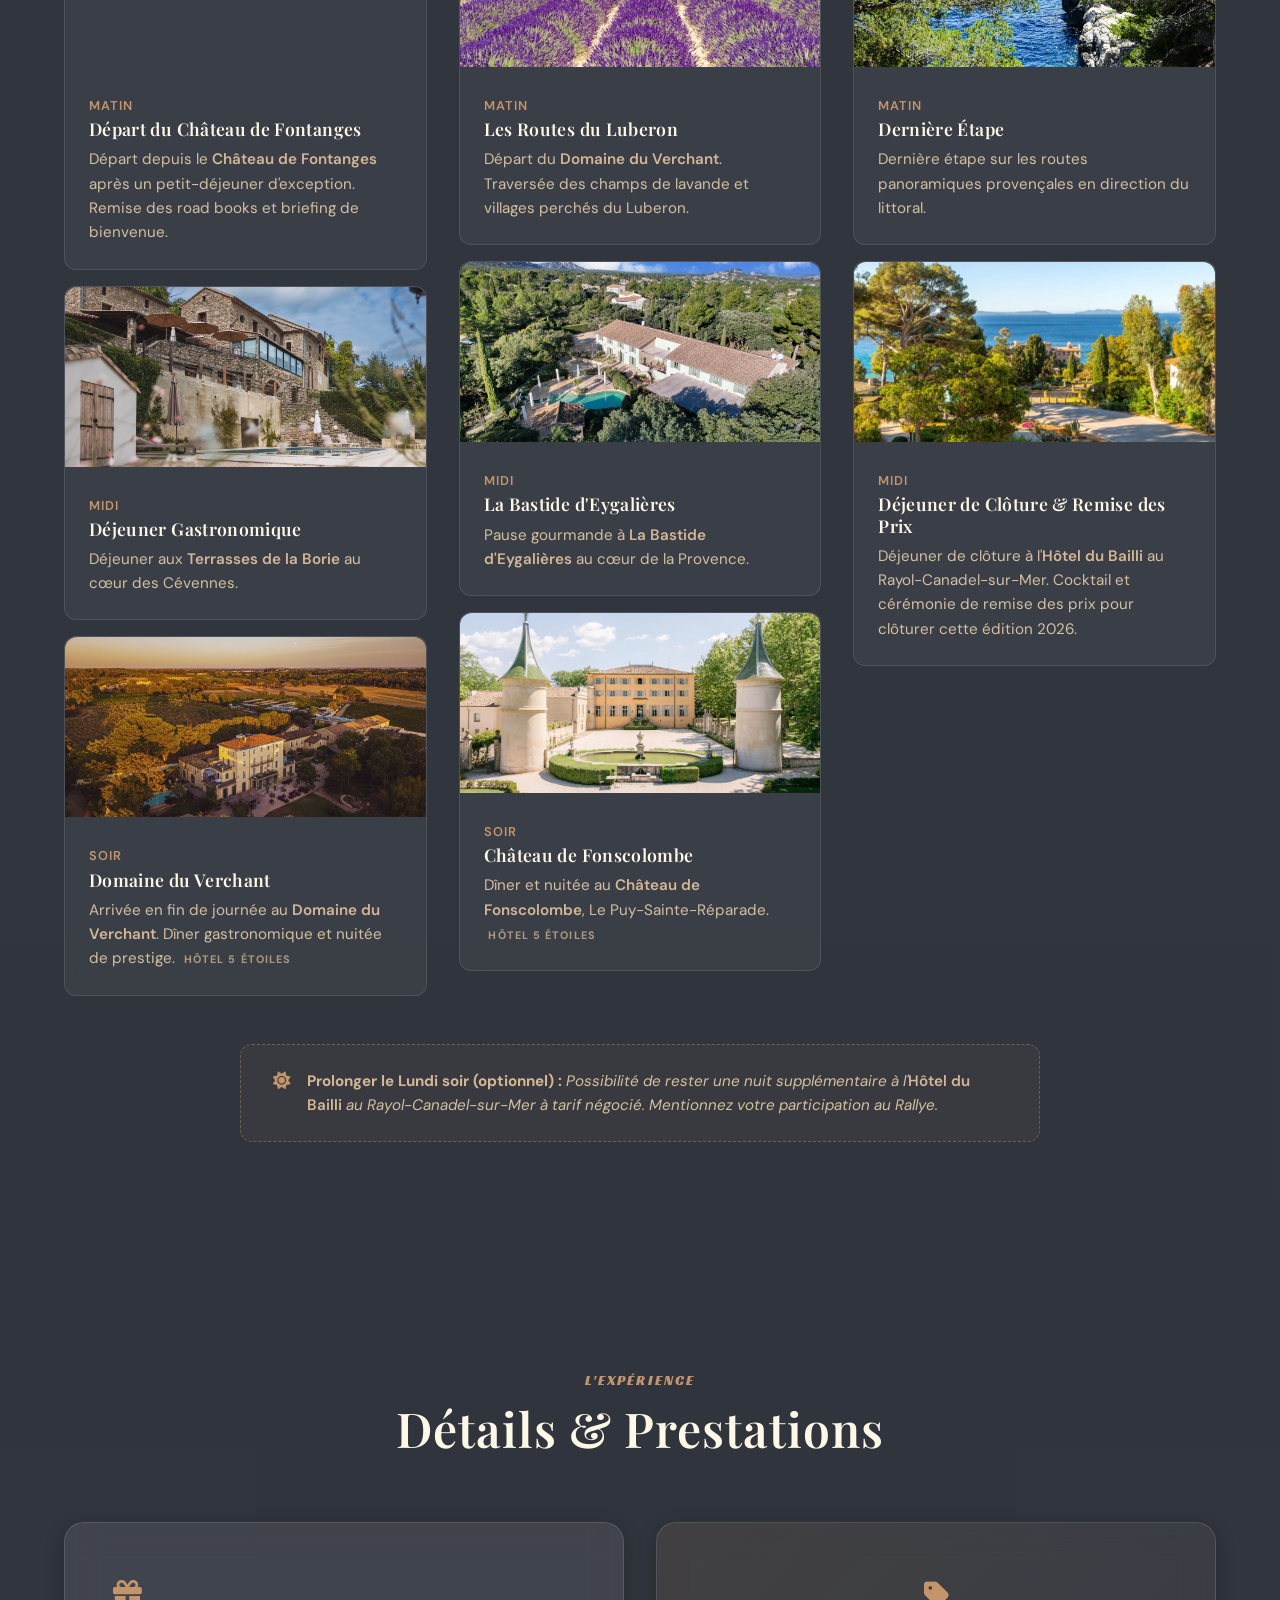
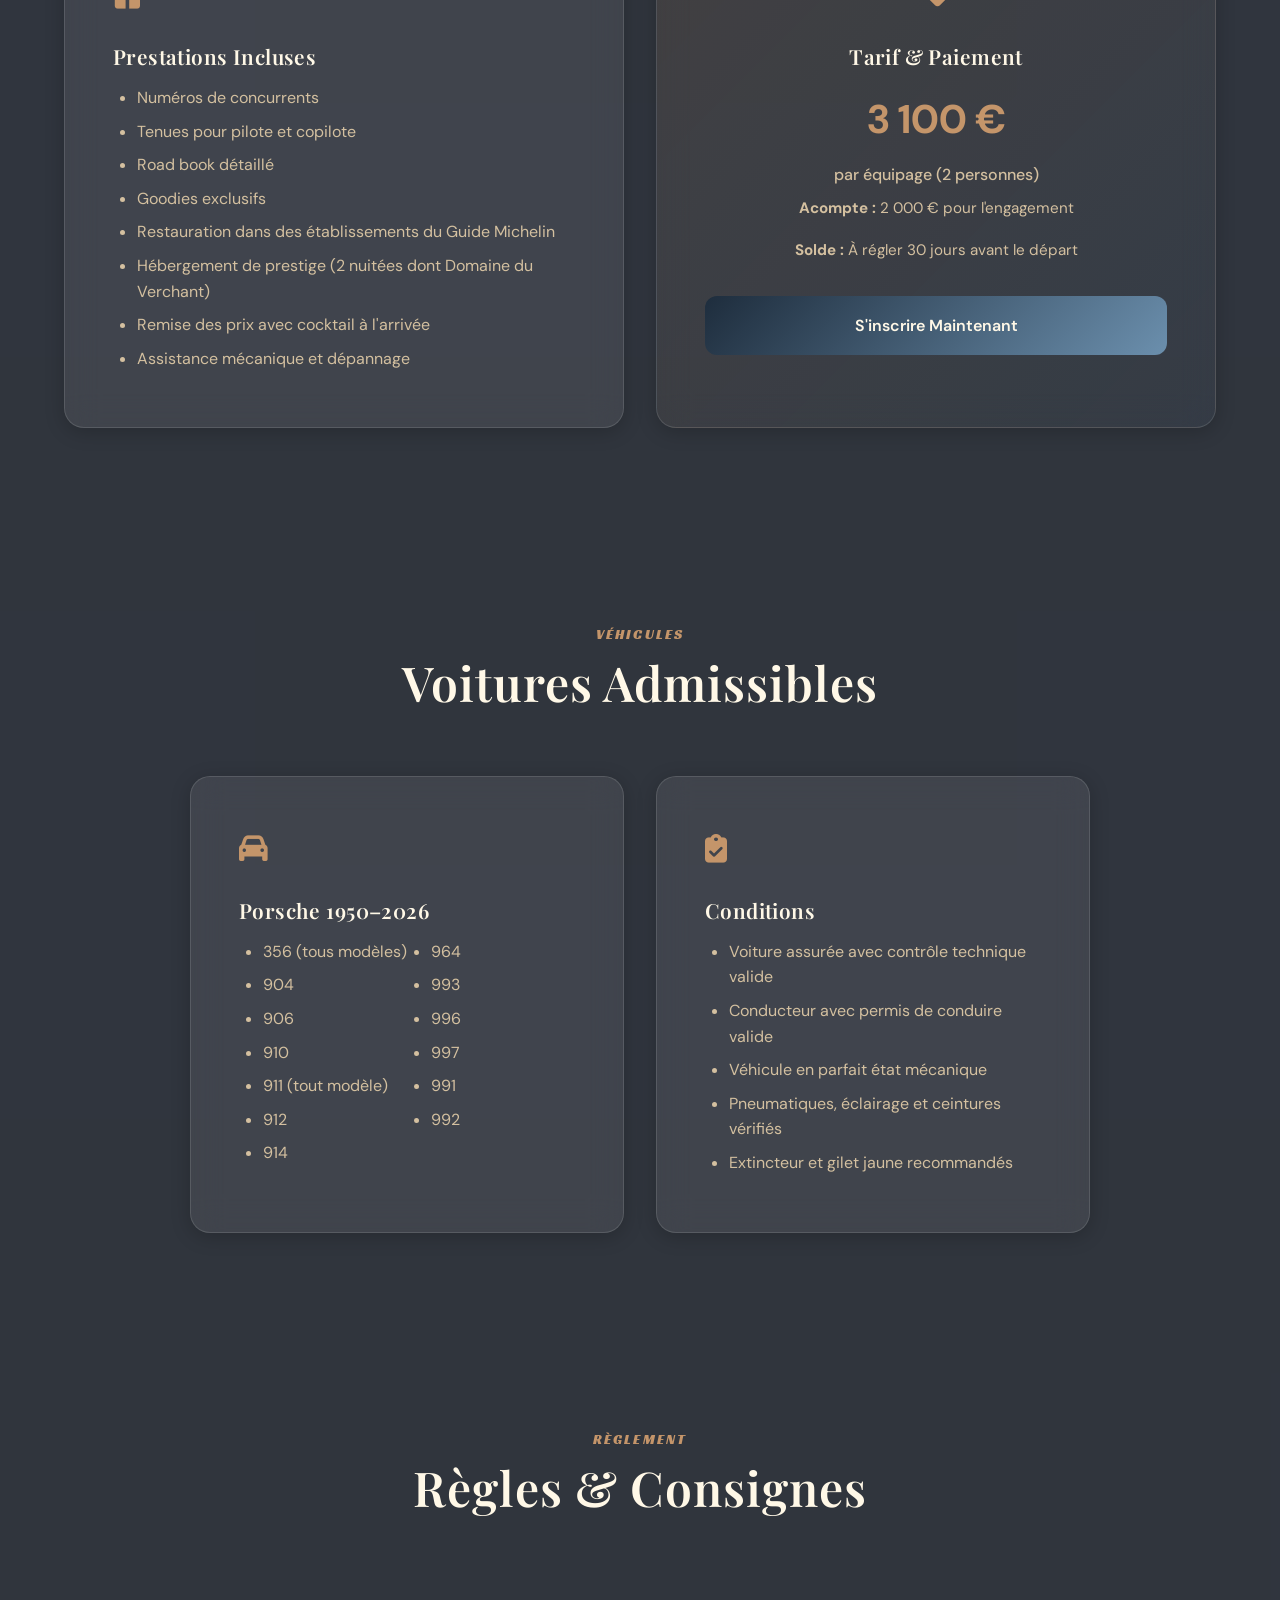
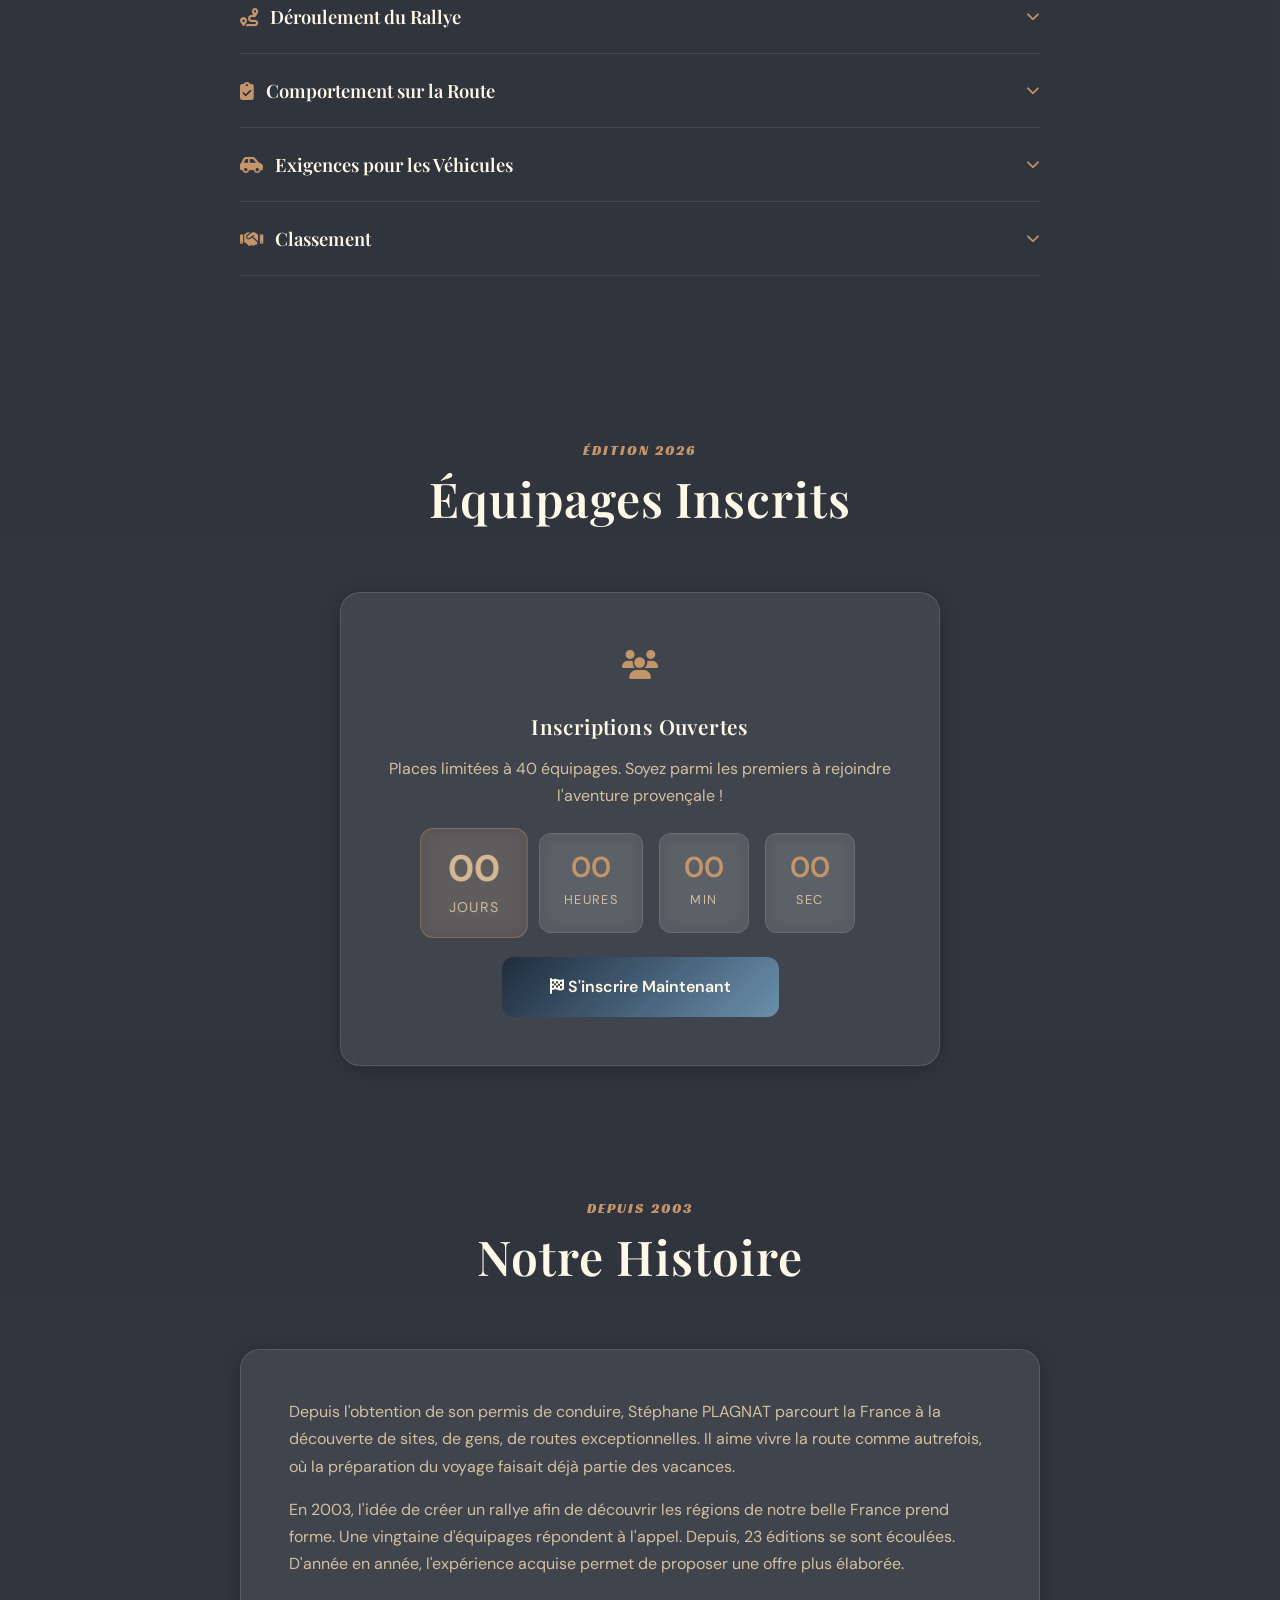
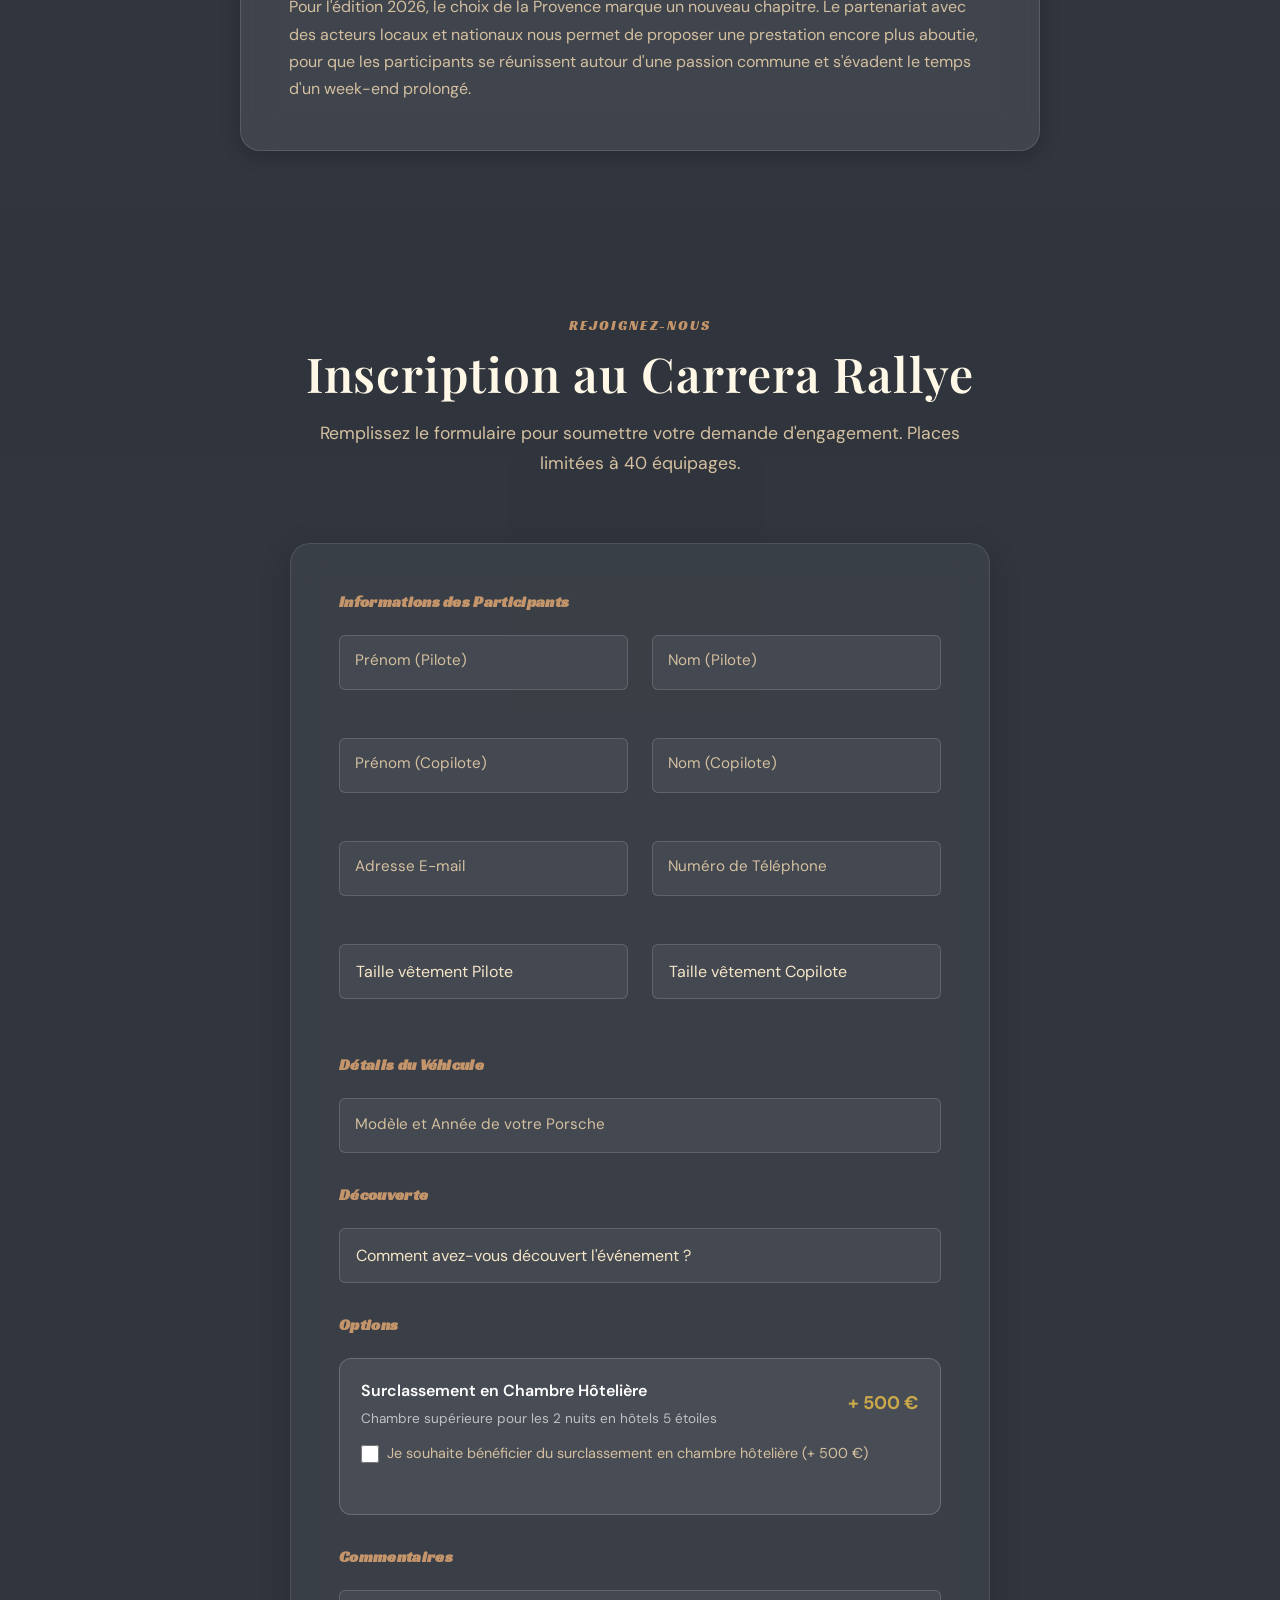
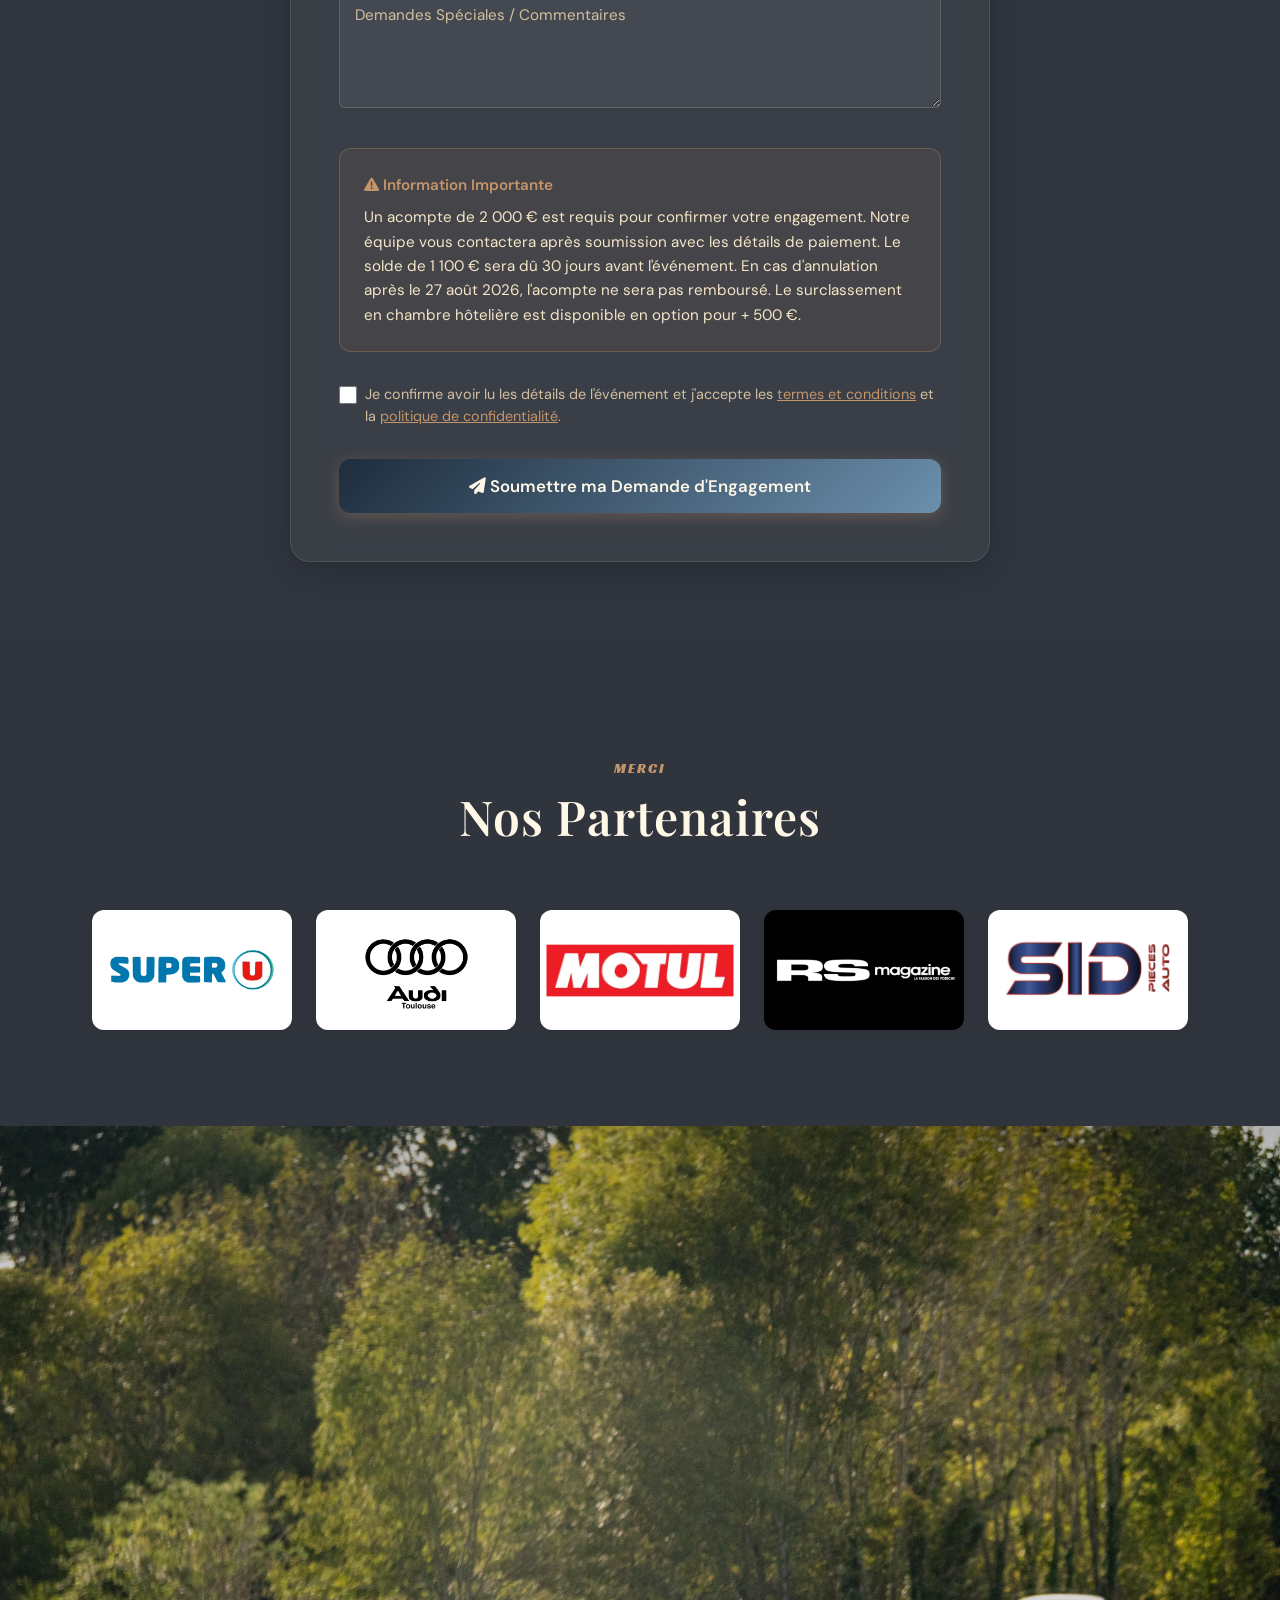
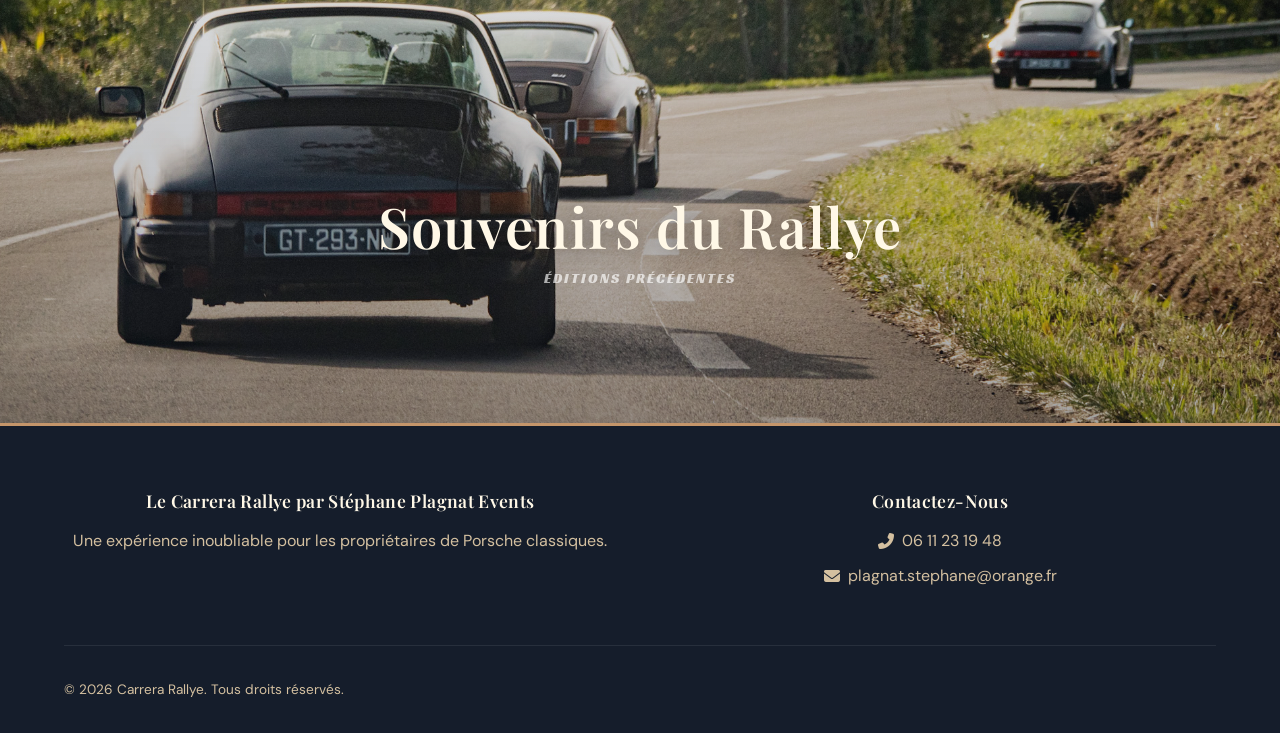
==== commit ff8501e8: "content: reorder discovery dropdown — SPE first, remove Autre Co-Authored-By: Claude Opus 4.6 (1M co" ====
--- a/index.html
+++ b/index.html
@@ -426,9 +426,8 @@
                 <div class="form__group">
                     <select id="discovery" name="decouverte" required class="form__select">
                         <option value="">Comment avez-vous d&eacute;couvert l'&eacute;v&eacute;nement ?</option>
+                        <option value="SPE Events">Stephane Plagnat Events (SPE)</option>
                         <option value="RS Magazine">RS Magazine</option>
-                        <option value="SPE Events">Stephane Plagnat Events (SPE)</option>
-                        <option value="Autre">Autre</option>
                     </select>
                     <span class="form__error" id="discovery-error">Veuillez indiquer comment vous avez d&eacute;couvert l'&eacute;v&eacute;nement.</span>
                 </div>
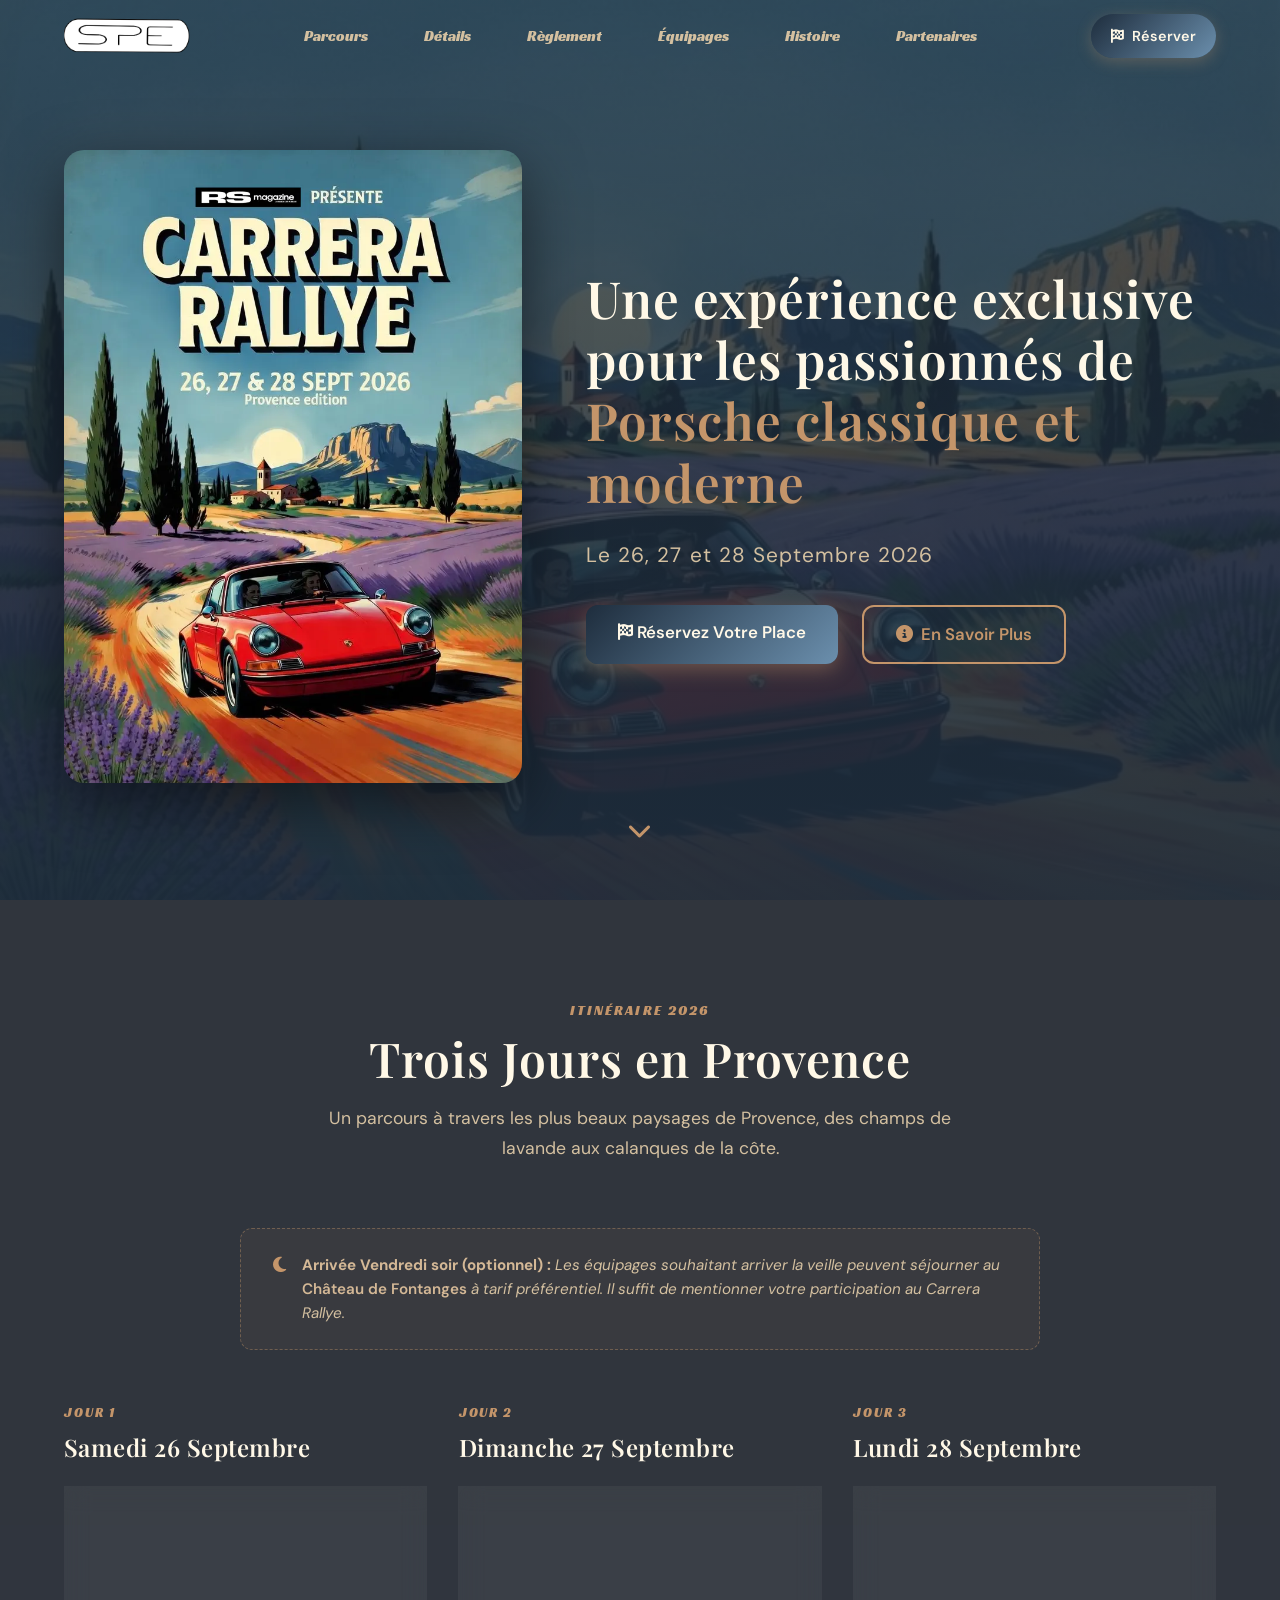
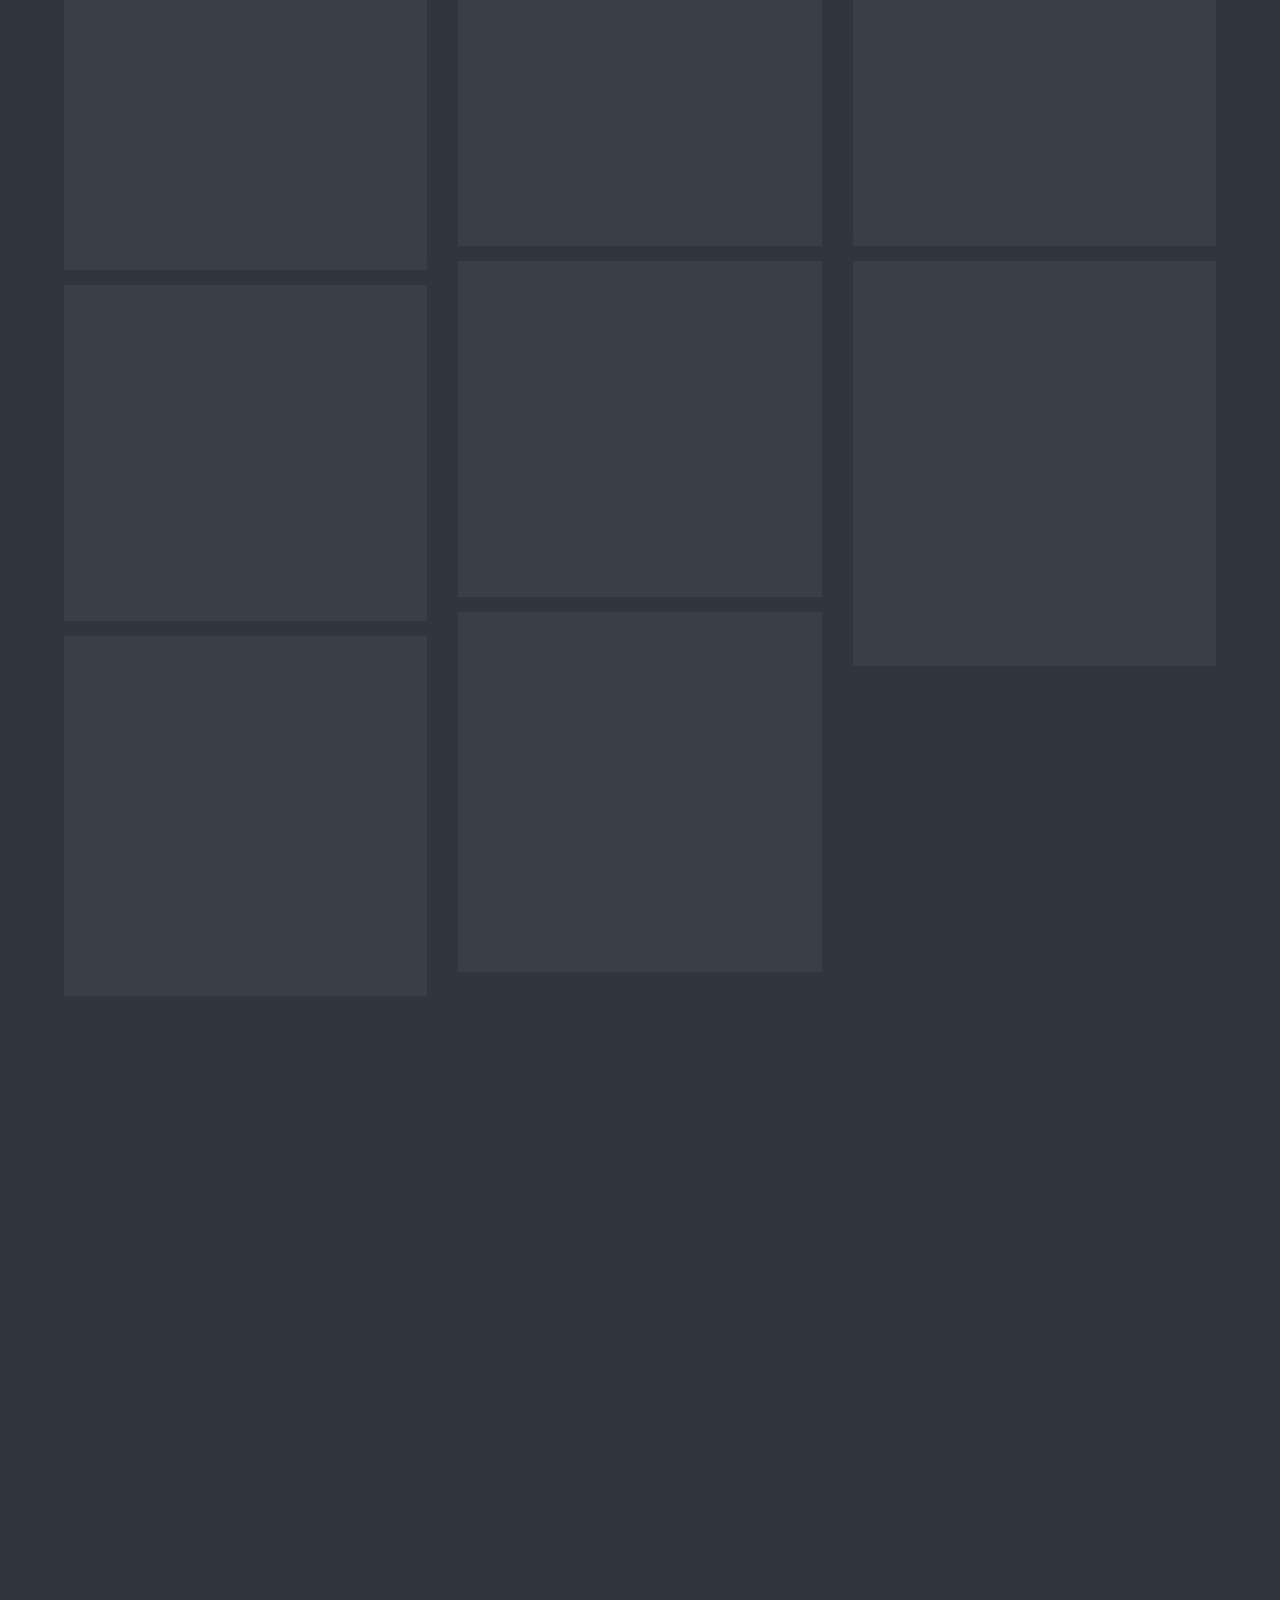
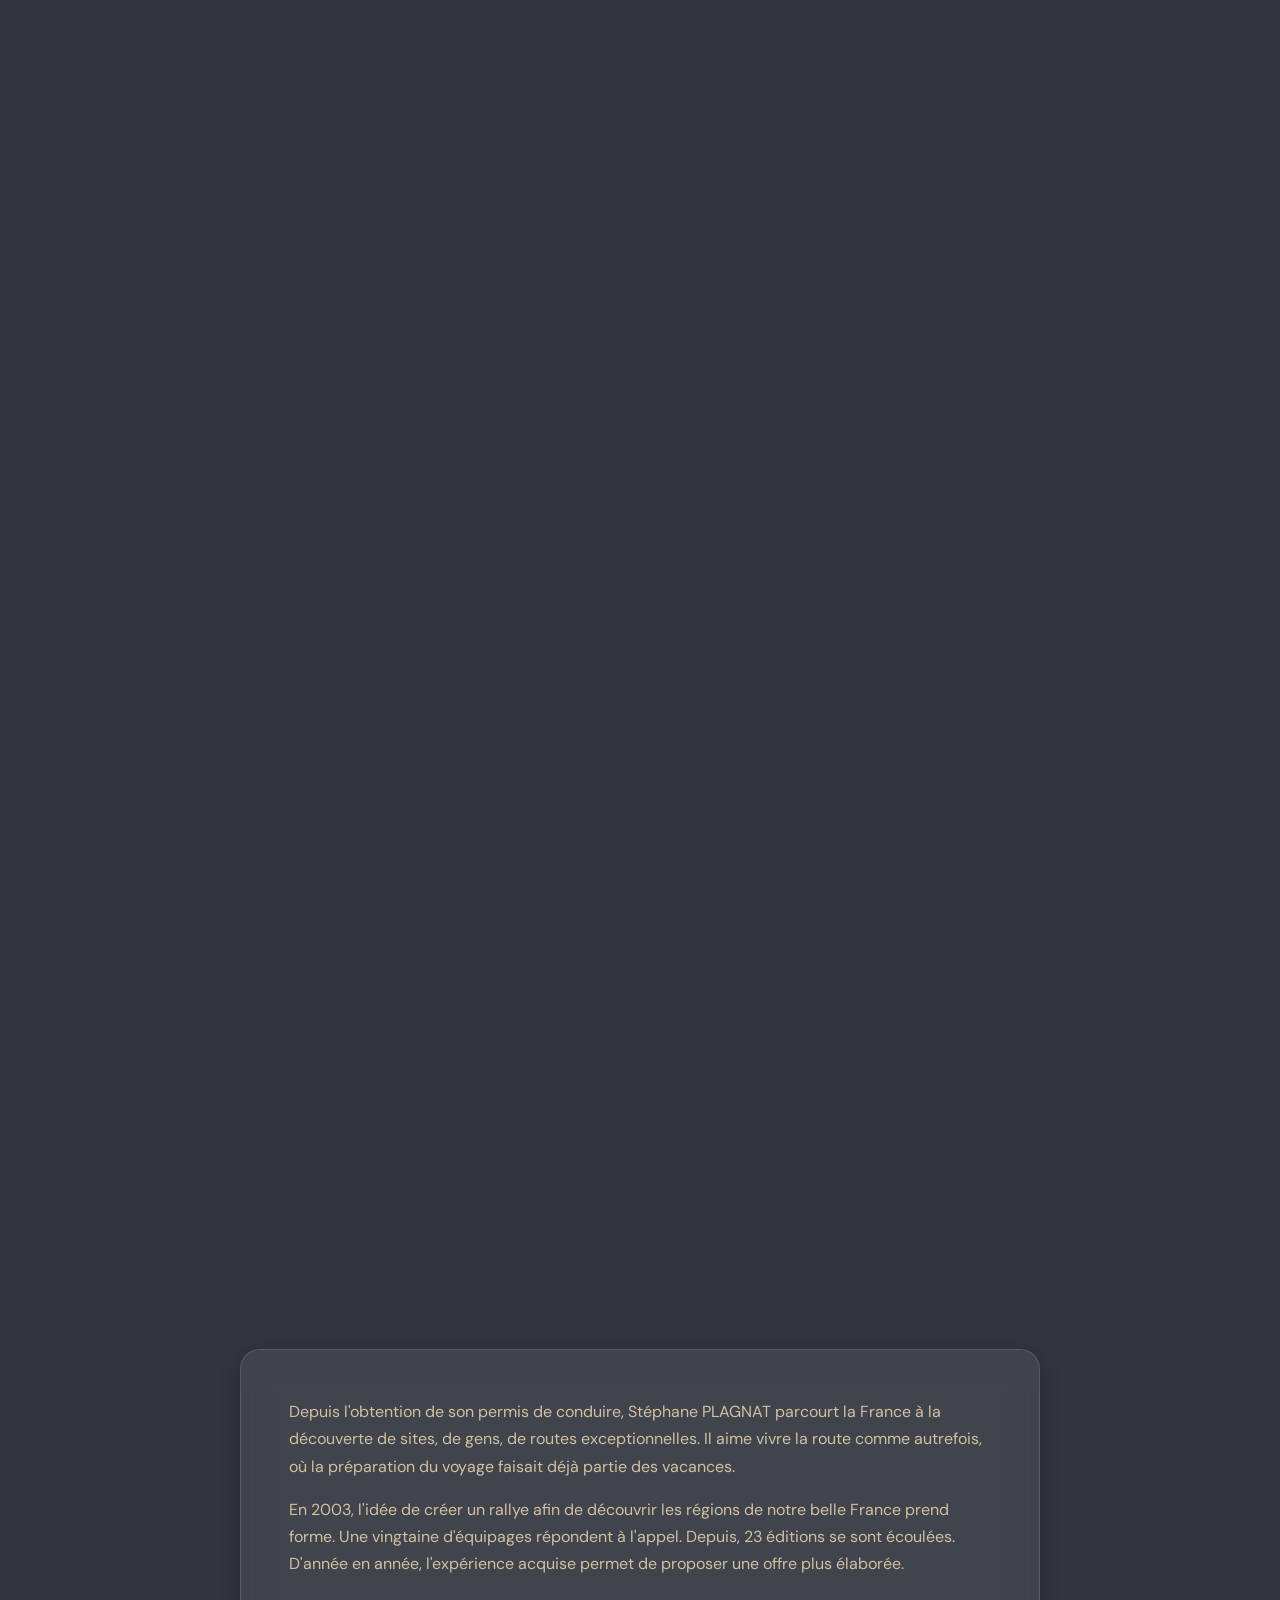
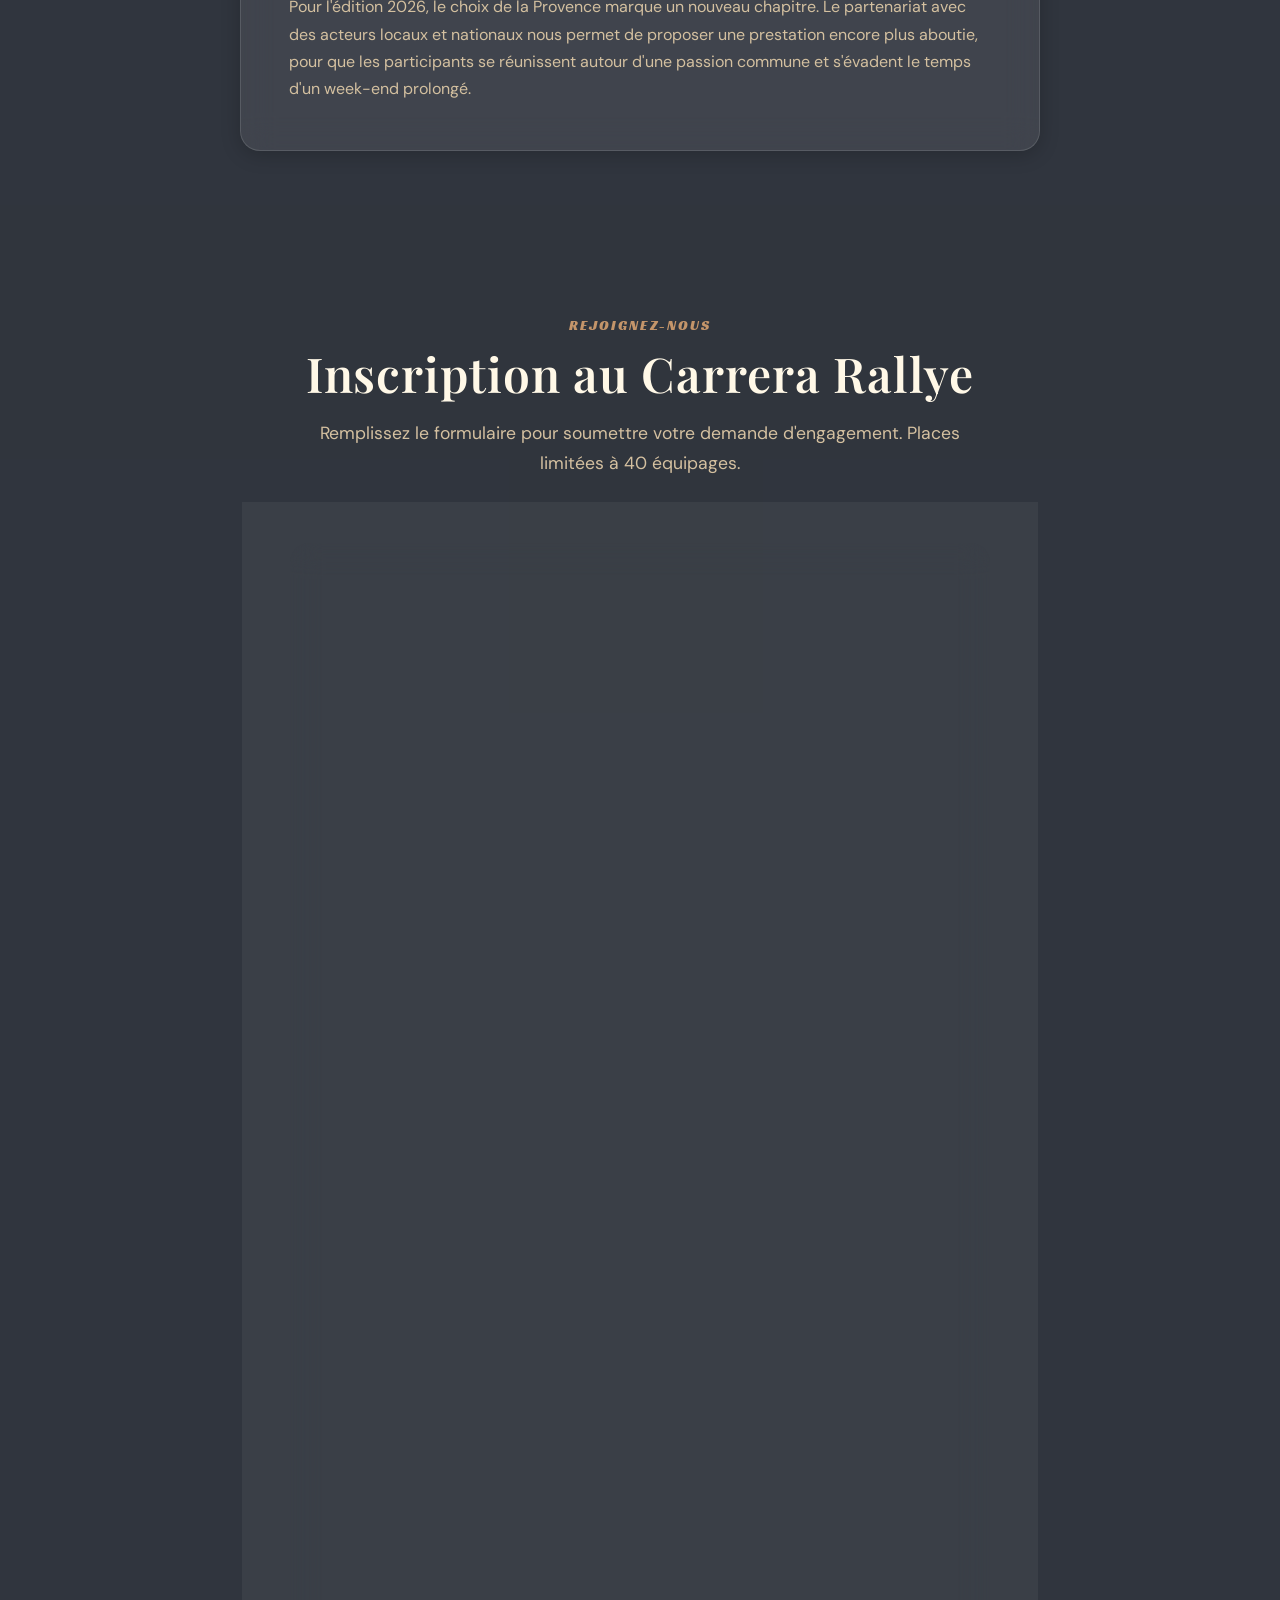
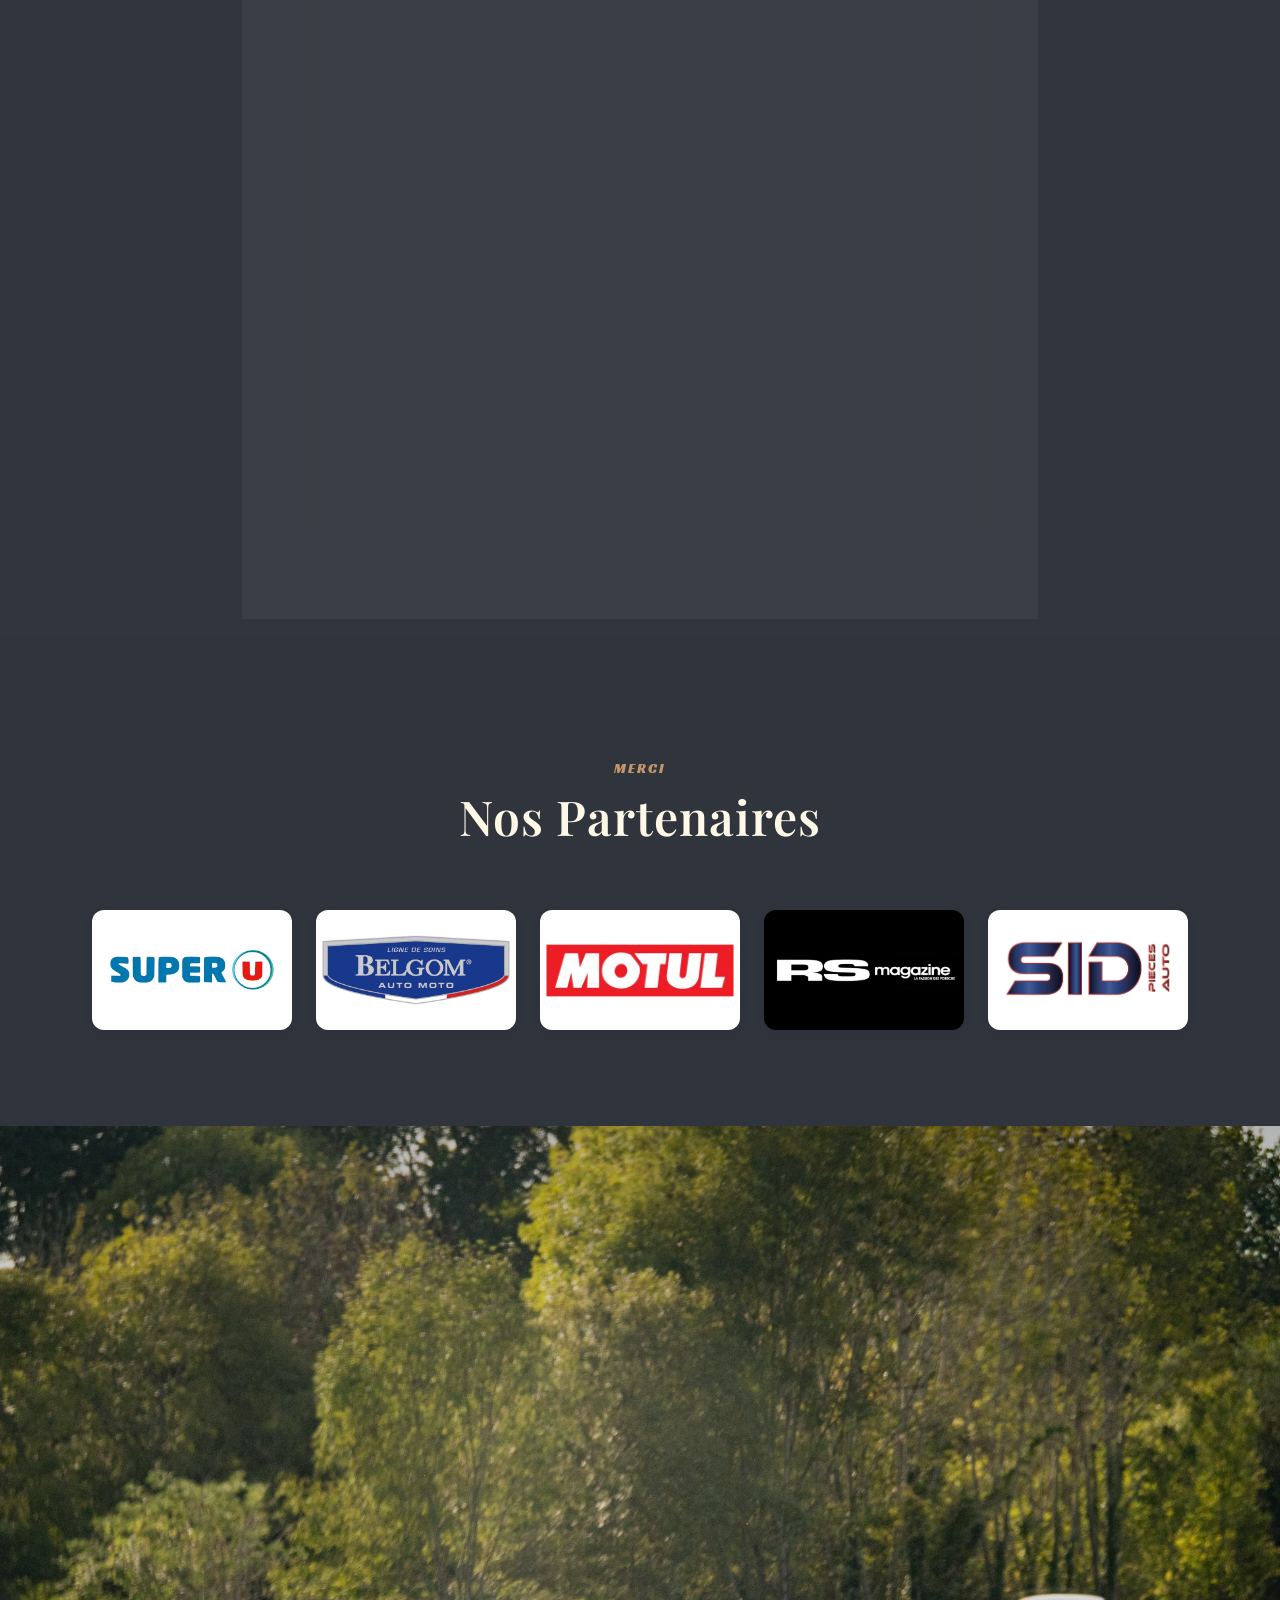
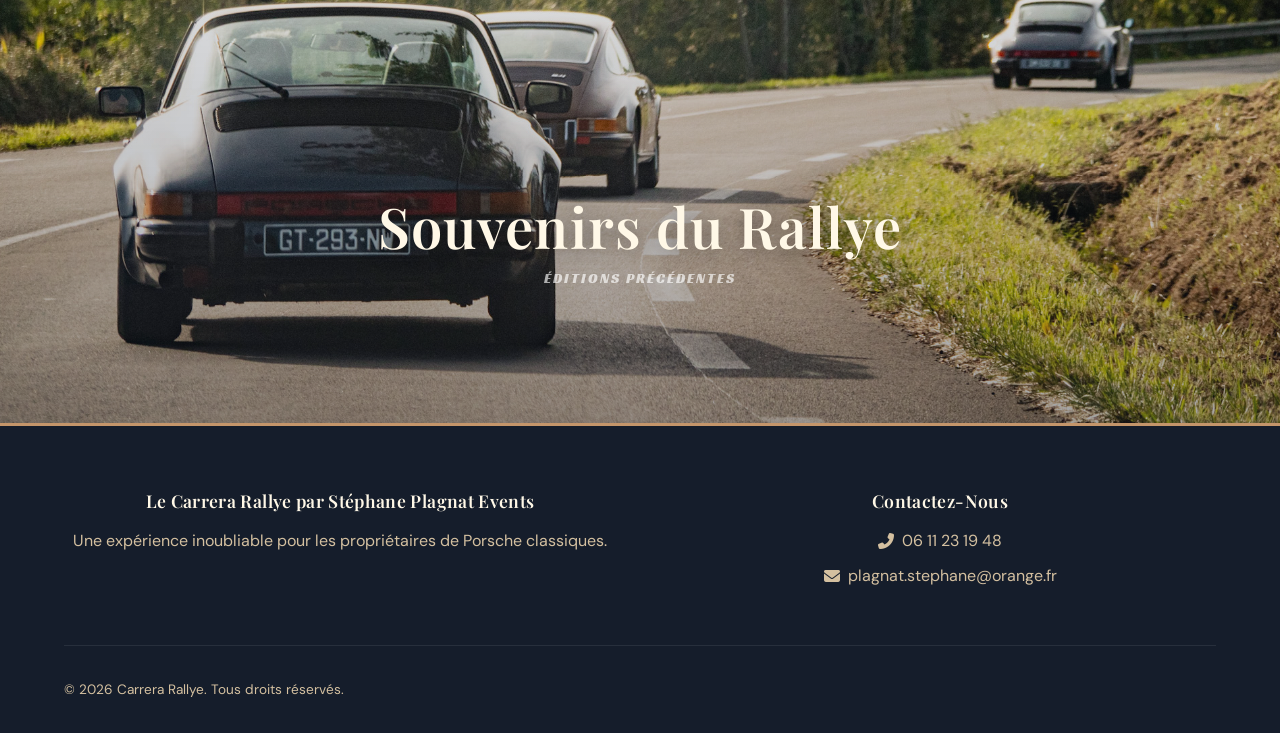
==== commit 7558de7b: "content: replace Audi partner logo with Belgom Swap the Audi logo in the partners section for Belgom" ====
--- a/index.html
+++ b/index.html
@@ -490,8 +490,8 @@
                 </div>
                 <div class="partner-card">
                     <picture>
-                        <source srcset="img/optimized/audi.webp" type="image/webp">
-                        <img src="img/audi.png" alt="Audi" class="audi-logo" loading="lazy">
+                        <source srcset="img/optimized/belgom.webp" type="image/webp">
+                        <img src="img/belgom.png" alt="Belgom" class="belgom-logo" loading="lazy">
                     </picture>
                 </div>
                 <div class="partner-card">
--- a/css/variables.css
+++ b/css/variables.css
@@ -104,7 +104,7 @@
   /* Partner logo scales */
   --superu-scale: 2.6;
   --rs-magazine-scale: 0.85;
-  --audi-scale: 1.1;
+  --belgom-scale: 1.1;
   --abeille-scale: 1.628;
   --parcbeaumont-scale: 1.22;
   --maison-scale: 1.2;
--- a/css/components.css
+++ b/css/components.css
@@ -713,7 +713,7 @@
 @media (min-width: 768px) {
   .partner-card .superu-logo { transform: scale(var(--superu-scale)); }
   .partner-card .rs-magazine-logo { transform: none; }
-  .partner-card .audi-logo { transform: scale(var(--audi-scale)); }
+  .partner-card .belgom-logo { transform: scale(var(--belgom-scale)); }
   .partner-card .abeille-logo { transform: scale(var(--abeille-scale)); }
   .partner-card .parcbeaumont-logo { transform: scale(var(--parcbeaumont-scale)); }
   .partner-card .maison-logo { transform: scale(var(--maison-scale)); }
